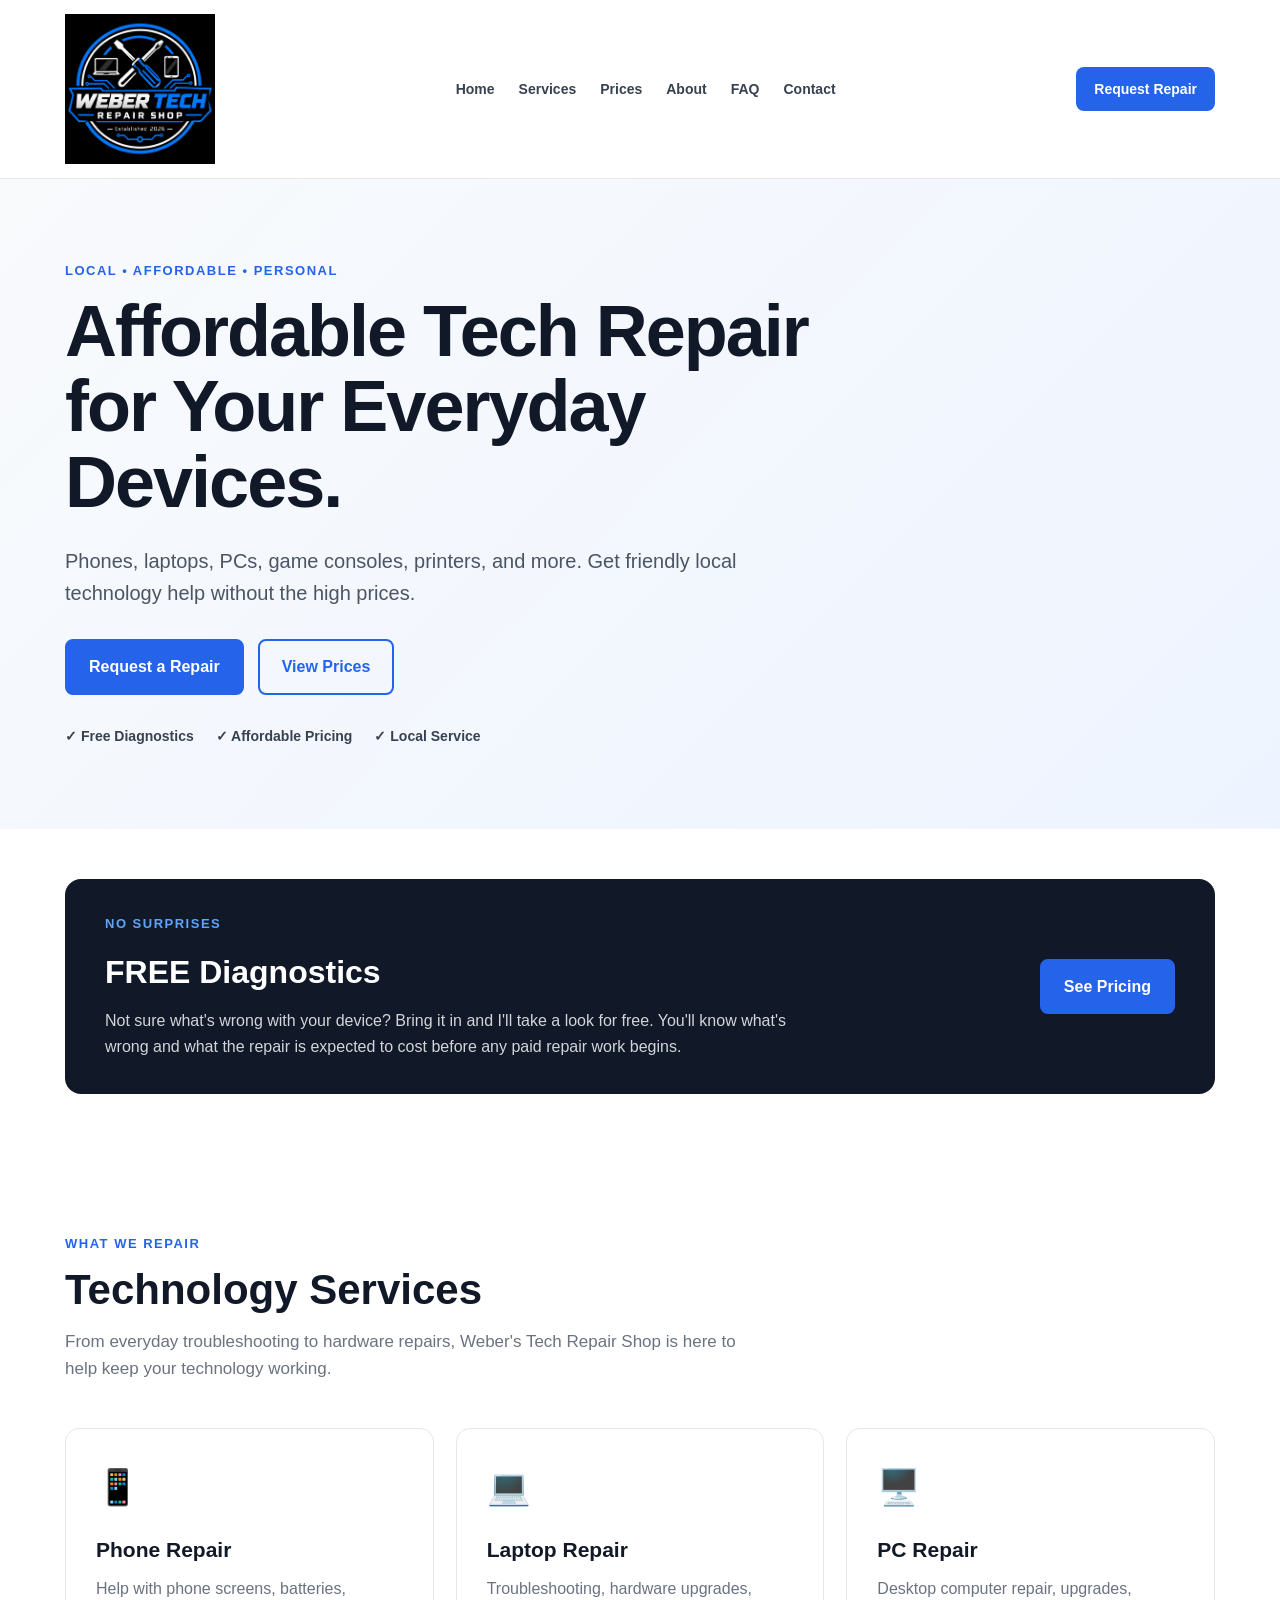
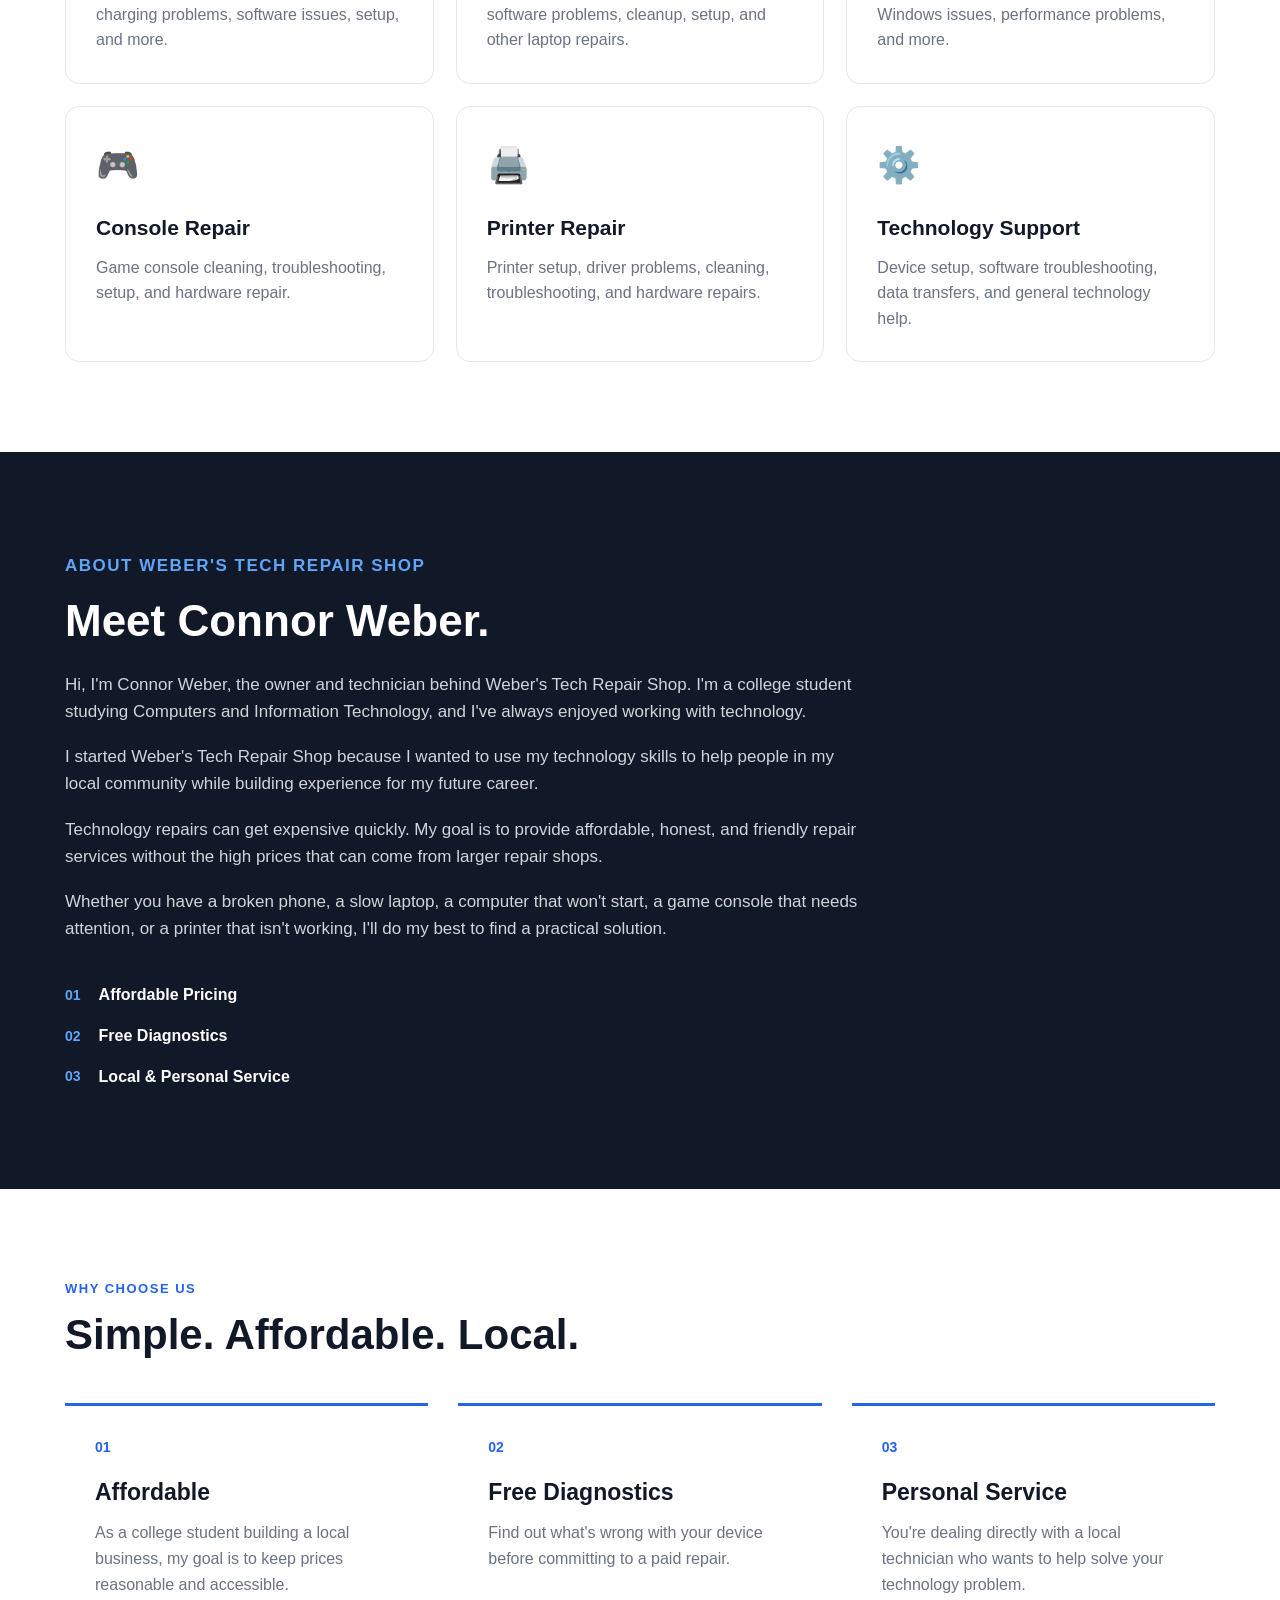
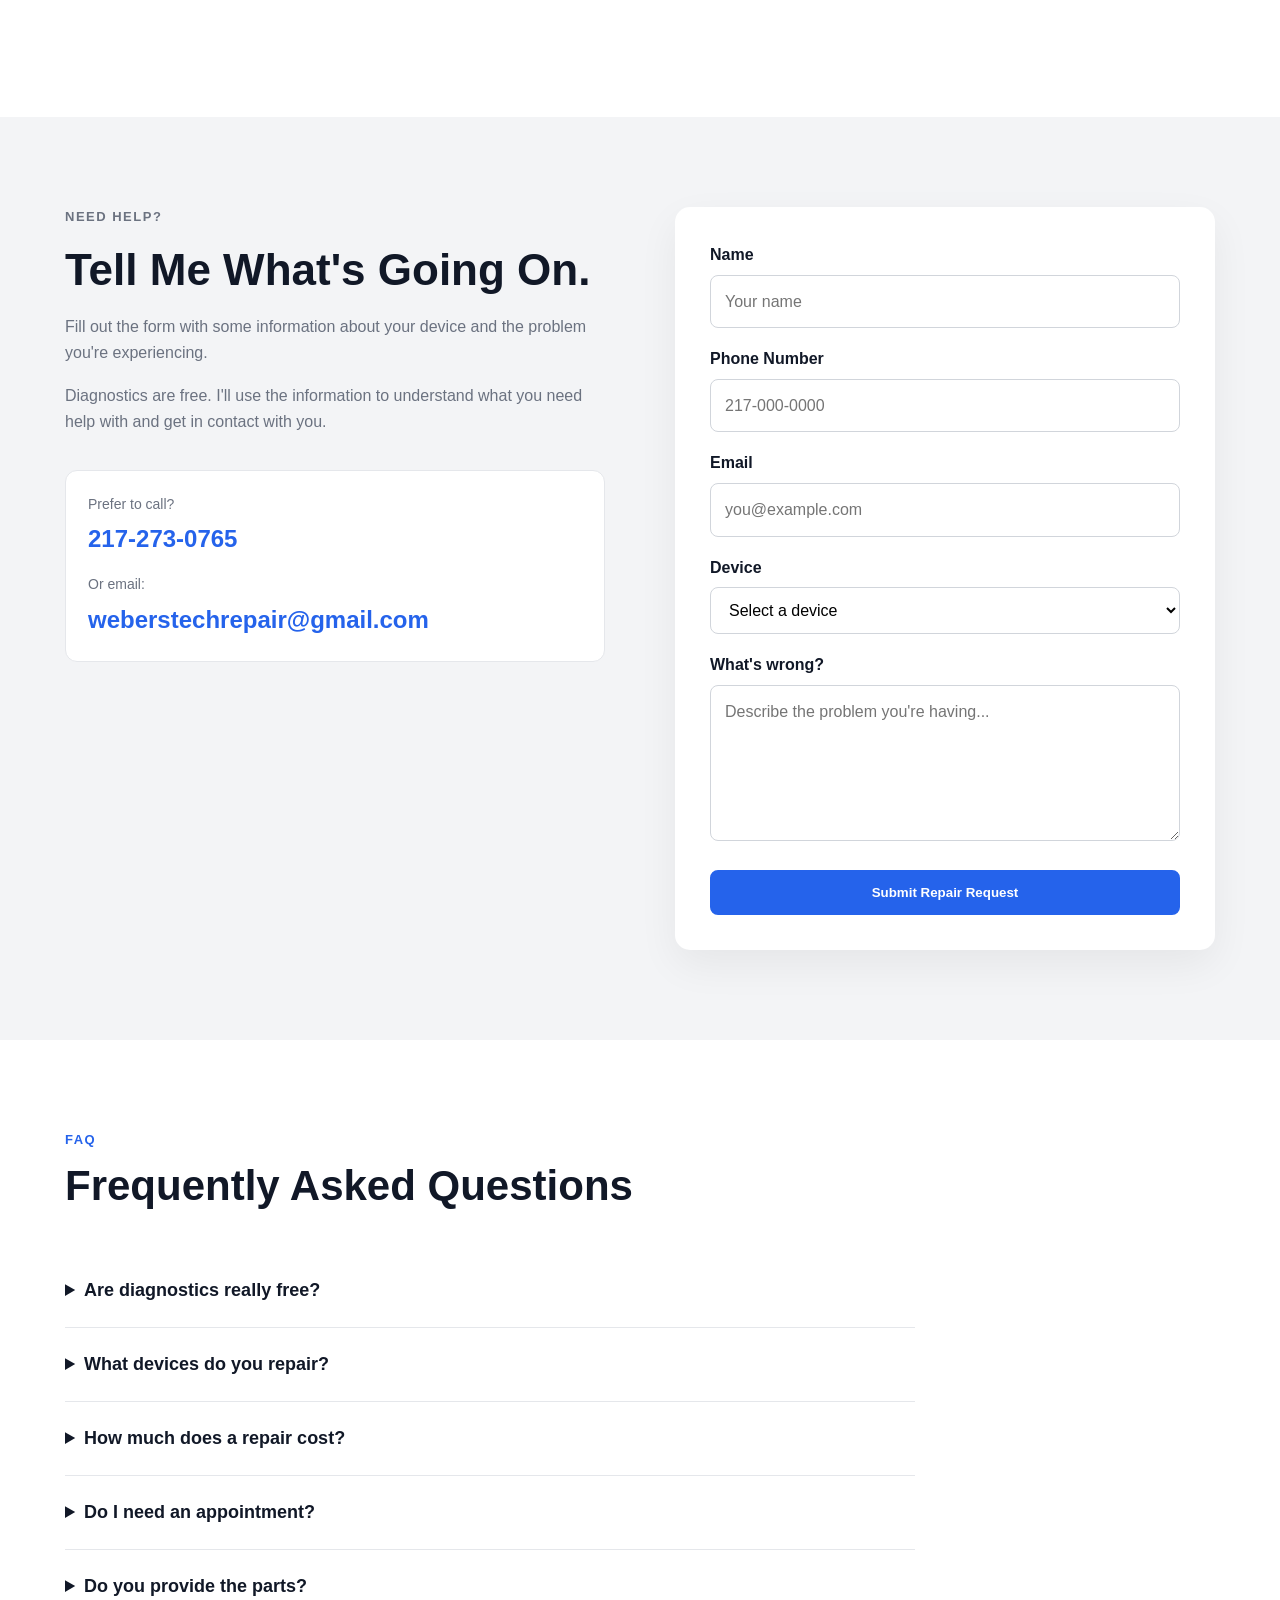
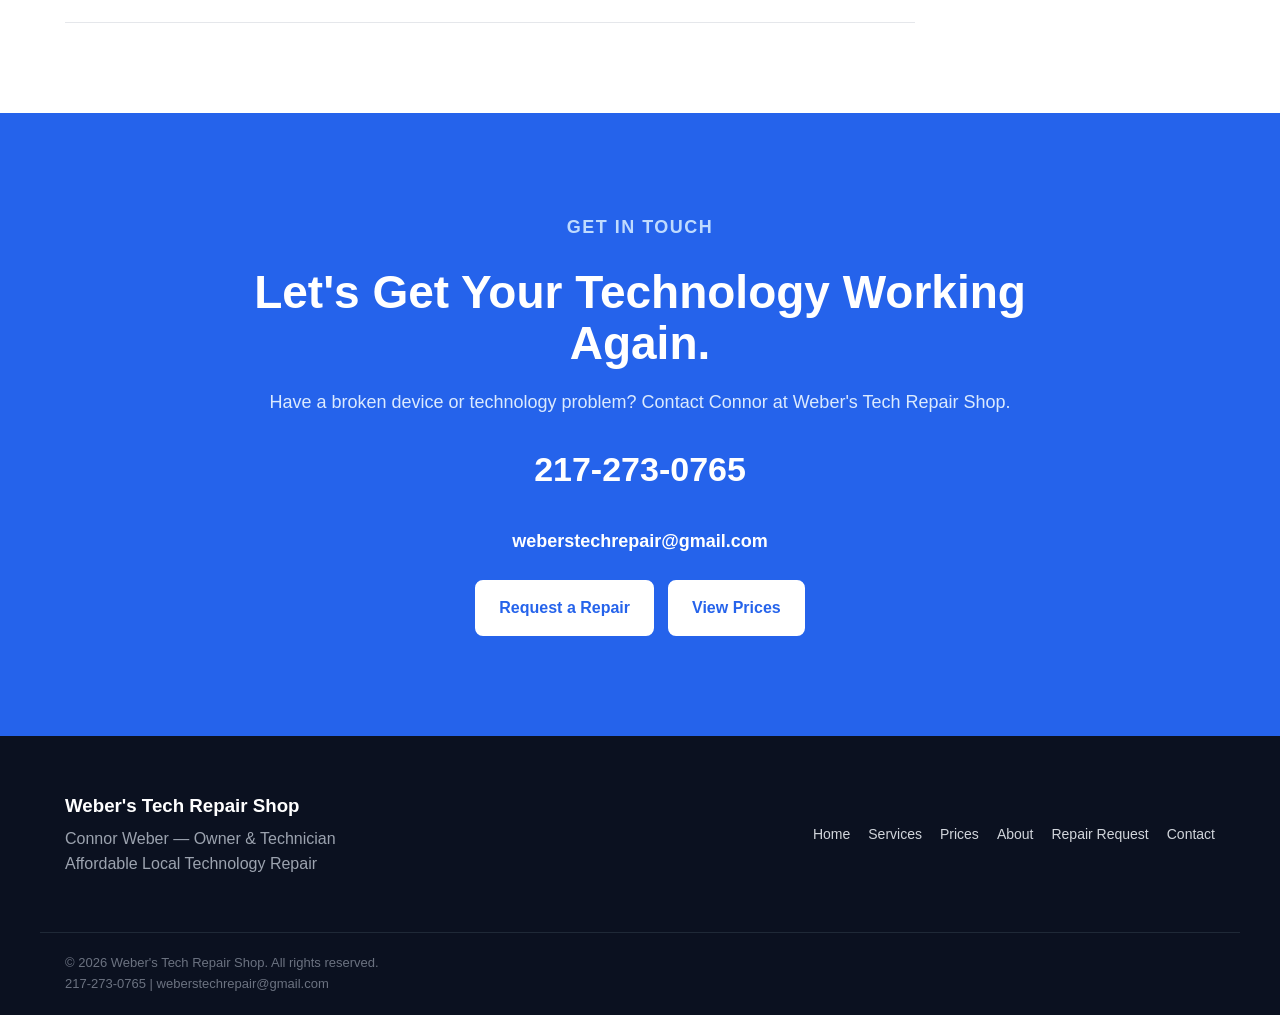
==== index.html @ be419e32 "Add files via upload" ====
<!DOCTYPE html>
<html lang="en">
<head>
    <meta charset="UTF-8">
    <meta name="viewport" content="width=device-width, initial-scale=1.0">
    <meta name="description" content="Weber's Tech Repair Shop provides affordable local tech repair for phones, laptops, PCs, game consoles, printers, and more. Free diagnostics.">
    <title>Weber's Tech Repair Shop | Affordable Local Tech Repair</title>
    <link rel="stylesheet" href="style.css">
</head>
<body>

<header>
    <nav class="navbar">
        <a href="index.html" class="logo">
            <img src="logo.png" alt="Weber's Tech Repair Shop">
        </a>
        <div class="nav-links">
            <a href="index.html">Home</a>
            <a href="#services">Services</a>
            <a href="prices.html">Prices</a>
            <a href="#about">About</a>
            <a href="#faq">FAQ</a>
            <a href="#contact">Contact</a>
        </div>
        <a href="#repair" class="nav-button">Request Repair</a>
    </nav>
</header>

<main>

<!-- HERO -->
<section id="home" class="hero">
    <div class="hero-content">
        <div class="hero-text">
            <p class="eyebrow">LOCAL • AFFORDABLE • PERSONAL</p>
            <h1>Affordable Tech Repair for Your Everyday Devices.</h1>
            <p class="hero-description">
                Phones, laptops, PCs, game consoles, printers, and more.
                Get friendly local technology help without the high prices.
            </p>
            <div class="hero-buttons">
                <a href="#repair" class="button">Request a Repair</a>
                <a href="prices.html" class="button button-outline">View Prices</a>
            </div>
            <div class="hero-trust">
                <span>✓ Free Diagnostics</span>
                <span>✓ Affordable Pricing</span>
                <span>✓ Local Service</span>
            </div>
        </div>
    </div>
</section>

<!-- FREE DIAGNOSTIC -->
<section class="free-diagnostic">
    <div>
        <p class="eyebrow">NO SURPRISES</p>
        <h2>FREE Diagnostics</h2>
        <p>
            Not sure what's wrong with your device?
            Bring it in and I'll take a look for free.
            You'll know what's wrong and what the repair is expected
            to cost before any paid repair work begins.
        </p>
    </div>
    <a href="prices.html" class="button">See Pricing</a>
</section>

<!-- SERVICES -->
<section id="services" class="section">
    <div class="section-heading">
        <p class="eyebrow">WHAT WE REPAIR</p>
        <h2>Technology Services</h2>
        <p>
            From everyday troubleshooting to hardware repairs,
            Weber's Tech Repair Shop is here to help keep your
            technology working.
        </p>
    </div>

    <div class="services-grid">
        <div class="service-card">
            <div class="service-icon">📱</div>
            <h3>Phone Repair</h3>
            <p>
                Help with phone screens, batteries, charging problems,
                software issues, setup, and more.
            </p>
        </div>

        <div class="service-card">
            <div class="service-icon">💻</div>
            <h3>Laptop Repair</h3>
            <p>
                Troubleshooting, hardware upgrades, software problems,
                cleanup, setup, and other laptop repairs.
            </p>
        </div>

        <div class="service-card">
            <div class="service-icon">🖥️</div>
            <h3>PC Repair</h3>
            <p>
                Desktop computer repair, upgrades, Windows issues,
                performance problems, and more.
            </p>
        </div>

        <div class="service-card">
            <div class="service-icon">🎮</div>
            <h3>Console Repair</h3>
            <p>
                Game console cleaning, troubleshooting, setup,
                and hardware repair.
            </p>
        </div>

        <div class="service-card">
            <div class="service-icon">🖨️</div>
            <h3>Printer Repair</h3>
            <p>
                Printer setup, driver problems, cleaning,
                troubleshooting, and hardware repairs.
            </p>
        </div>

        <div class="service-card">
            <div class="service-icon">⚙️</div>
            <h3>Technology Support</h3>
            <p>
                Device setup, software troubleshooting, data transfers,
                and general technology help.
            </p>
        </div>
    </div>
</section>

<!-- ABOUT -->
<section id="about" class="about-section">
    <div class="about-container">
        <div class="about-content">
            <p class="eyebrow">ABOUT WEBER'S TECH REPAIR SHOP</p>
            <h2>Meet Connor Weber.</h2>
            <p>
                Hi, I'm Connor Weber, the owner and technician behind
                Weber's Tech Repair Shop. I'm a college student studying
                Computers and Information Technology, and I've always
                enjoyed working with technology.
            </p>
            <p>
                I started Weber's Tech Repair Shop because I wanted to
                use my technology skills to help people in my local
                community while building experience for my future career.
            </p>
            <p>
                Technology repairs can get expensive quickly. My goal is
                to provide affordable, honest, and friendly repair services
                without the high prices that can come from larger repair
                shops.
            </p>
            <p>
                Whether you have a broken phone, a slow laptop, a computer
                that won't start, a game console that needs attention, or
                a printer that isn't working, I'll do my best to find a
                practical solution.
            </p>

            <div class="about-points">
                <div>
                    <strong>01</strong>
                    <span>Affordable Pricing</span>
                </div>
                <div>
                    <strong>02</strong>
                    <span>Free Diagnostics</span>
                </div>
                <div>
                    <strong>03</strong>
                    <span>Local &amp; Personal Service</span>
                </div>
            </div>
        </div>
    </div>
</section>

<!-- WHY US -->
<section class="section">
    <div class="section-heading">
        <p class="eyebrow">WHY CHOOSE US</p>
        <h2>Simple. Affordable. Local.</h2>
    </div>

    <div class="features-grid">
        <div class="feature">
            <div class="feature-number">01</div>
            <h3>Affordable</h3>
            <p>
                As a college student building a local business,
                my goal is to keep prices reasonable and accessible.
            </p>
        </div>

        <div class="feature">
            <div class="feature-number">02</div>
            <h3>Free Diagnostics</h3>
            <p>
                Find out what's wrong with your device before
                committing to a paid repair.
            </p>
        </div>

        <div class="feature">
            <div class="feature-number">03</div>
            <h3>Personal Service</h3>
            <p>
                You're dealing directly with a local technician
                who wants to help solve your technology problem.
            </p>
        </div>
    </div>
</section>

<!-- REPAIR REQUEST -->
<section id="repair" class="repair-section">
    <div class="repair-container">
        <div class="repair-info">
            <p class="eyebrow">NEED HELP?</p>
            <h2>Tell Me What's Going On.</h2>
            <p>
                Fill out the form with some information about your
                device and the problem you're experiencing.
            </p>
            <p>
                Diagnostics are free. I'll use the information to
                understand what you need help with and get in contact
                with you.
            </p>

            <div class="phone-box">
                <span>Prefer to call?</span>
                <a href="tel:2172730765">217-273-0765</a>
                <span style="margin-top: 15px;">Or email:</span>
                <a href="mailto:weberstechrepair@gmail.com">
                    weberstechrepair@gmail.com
                </a>
            </div>
        </div>

        <!-- FORMSPREE REPAIR REQUEST FORM -->
        <form
            class="repair-form"
            id="repairForm"
            action="https://formspree.io/f/maeqobgb"
            method="POST"
        >
            <label for="name">Name</label>
            <input
                type="text"
                id="name"
                name="name"
                placeholder="Your name"
                required
            >

            <label for="phone">Phone Number</label>
            <input
                type="tel"
                id="phone"
                name="phone"
                placeholder="217-000-0000"
                required
            >

            <label for="email">Email</label>
            <input
                type="email"
                id="email"
                name="email"
                placeholder="you@example.com"
            >

            <label for="device">Device</label>
            <select id="device" name="device" required>
                <option value="">Select a device</option>
                <option value="Phone">Phone</option>
                <option value="Laptop">Laptop</option>
                <option value="Desktop PC">Desktop PC</option>
                <option value="Game Console">Game Console</option>
                <option value="Printer">Printer</option>
                <option value="Tablet">Tablet</option>
                <option value="Other">Other</option>
            </select>

            <label for="problem">What's wrong?</label>
            <textarea
                id="problem"
                name="problem"
                rows="5"
                placeholder="Describe the problem you're having..."
                required
            ></textarea>

            <button type="submit" class="button form-button">
                Submit Repair Request
            </button>
        </form>
    </div>
</section>

<!-- FAQ -->
<section id="faq" class="section">
    <div class="section-heading">
        <p class="eyebrow">FAQ</p>
        <h2>Frequently Asked Questions</h2>
    </div>

    <div class="faq-container">
        <details>
            <summary>Are diagnostics really free?</summary>
            <p>
                Yes. Diagnostics are free. I'll look at the device,
                identify the problem as best as possible, and explain
                what needs to be done before you decide whether to
                move forward with a paid repair.
            </p>
        </details>

        <details>
            <summary>What devices do you repair?</summary>
            <p>
                I currently work with phones, laptops, desktop PCs,
                game consoles, printers, tablets, and other everyday
                technology. Contact me if you're unsure whether I can
                help with your device.
            </p>
        </details>

        <details>
            <summary>How much does a repair cost?</summary>
            <p>
                Prices depend on the device, problem, and parts required.
                Check the Prices page for starting prices. You'll receive
                an estimate before paid repair work begins.
            </p>
        </details>

        <details>
            <summary>Do I need an appointment?</summary>
            <p>
                Please contact Weber's Tech Repair Shop before bringing
                in a device so we can discuss the problem and arrange
                a convenient time.
            </p>
        </details>

        <details>
            <summary>Do you provide the parts?</summary>
            <p>
                Parts can be ordered when needed. Parts are generally
                charged separately from the repair labor.
            </p>
        </details>
    </div>
</section>

<!-- CONTACT -->
<section id="contact" class="contact-section">
    <div class="contact-content">
        <p class="eyebrow">GET IN TOUCH</p>
        <h2>Let's Get Your Technology Working Again.</h2>
        <p>
            Have a broken device or technology problem?
            Contact Connor at Weber's Tech Repair Shop.
        </p>

        <a href="tel:2172730765" class="contact-phone">
            217-273-0765
        </a>

        <p>
            <a
                href="mailto:weberstechrepair@gmail.com"
                style="color: white; font-weight: 700;"
            >
                weberstechrepair@gmail.com
            </a>
        </p>

        <div class="contact-buttons">
            <a href="#repair" class="button">Request a Repair</a>
            <a href="prices.html" class="button button-outline">
                View Prices
            </a>
        </div>
    </div>
</section>

</main>

<!-- FOOTER -->
<footer>
    <div class="footer-content">
        <div>
            <h3>Weber's Tech Repair Shop</h3>
            <p>Connor Weber — Owner &amp; Technician</p>
            <p>Affordable Local Technology Repair</p>
        </div>

        <div class="footer-links">
            <a href="index.html">Home</a>
            <a href="#services">Services</a>
            <a href="prices.html">Prices</a>
            <a href="#about">About</a>
            <a href="#repair">Repair Request</a>
            <a href="#contact">Contact</a>
        </div>
    </div>

    <div class="copyright">
        <p>
            © 2026 Weber's Tech Repair Shop. All rights reserved.
        </p>
        <p>
            217-273-0765 |
            <a href="mailto:weberstechrepair@gmail.com">
                weberstechrepair@gmail.com
            </a>
        </p>
    </div>
</footer>

</body>
</html>
---- style.css ----
/* =========================
   RESET
========================= */

* {
    margin: 0;
    padding: 0;
    box-sizing: border-box;
}

html {
    scroll-behavior: smooth;
}

body {
    font-family: Arial, Helvetica, sans-serif;
    color: #111827;
    background: #ffffff;
    line-height: 1.6;
}

a {
    text-decoration: none;
    color: inherit;
}

img {
    max-width: 100%;
}


/* =========================
   HEADER
========================= */

header {
    position: sticky;
    top: 0;
    z-index: 1000;
    background: rgba(255, 255, 255, 0.97);
    border-bottom: 1px solid #e5e7eb;
}

.navbar {
    max-width: 1200px;
    margin: auto;
    padding: 14px 25px;

    display: flex;
    align-items: center;
    justify-content: space-between;
    gap: 25px;
}

.logo img {
    width: 150px;
    height: auto;
    display: block;
}

.nav-links {
    display: flex;
    align-items: center;
    gap: 24px;
}

.nav-links a {
    font-size: 14px;
    font-weight: 600;
    color: #374151;
    transition: 0.2s;
}

.nav-links a:hover {
    color: #2563eb;
}

.nav-button {
    background: #2563eb;
    color: white;
    padding: 11px 18px;
    border-radius: 8px;
    font-weight: 700;
    font-size: 14px;
    transition: 0.2s;
}

.nav-button:hover {
    background: #1d4ed8;
    transform: translateY(-1px);
}


/* =========================
   BUTTONS
========================= */

.button {
    display: inline-block;
    background: #2563eb;
    color: white;
    padding: 13px 22px;
    border-radius: 8px;
    font-weight: 700;
    border: 2px solid #2563eb;
    transition: 0.2s;
}

.button:hover {
    background: #1d4ed8;
    border-color: #1d4ed8;
    transform: translateY(-2px);
}

.button-outline {
    background: transparent;
    color: #2563eb;
}

.button-outline:hover {
    background: #2563eb;
    color: white;
}


/* =========================
   HERO
========================= */

.hero {
    background:
        linear-gradient(
            135deg,
            #f8fafc 0%,
            #eef4ff 100%
        );

    min-height: 650px;

    display: flex;
    align-items: center;
}

.hero-content {
    width: 100%;
    max-width: 1200px;
    margin: auto;
    padding: 80px 25px;
}

.hero-text {
    max-width: 800px;
}

.eyebrow {
    color: #2563eb;
    font-size: 13px;
    font-weight: 800;
    letter-spacing: 1.5px;
    margin-bottom: 12px;
}

.hero h1 {
    font-size: clamp(42px, 6vw, 72px);
    line-height: 1.05;
    margin-bottom: 25px;
    letter-spacing: -2px;
}

.hero-description {
    max-width: 680px;
    color: #4b5563;
    font-size: 20px;
    margin-bottom: 30px;
}

.hero-buttons {
    display: flex;
    gap: 14px;
    flex-wrap: wrap;
}

.hero-trust {
    margin-top: 30px;
    display: flex;
    gap: 22px;
    flex-wrap: wrap;
    color: #374151;
    font-size: 14px;
    font-weight: 600;
}


/* =========================
   FREE DIAGNOSTIC
========================= */

.free-diagnostic {
    max-width: 1150px;
    margin: 50px auto;
    padding: 35px 40px;

    display: flex;
    align-items: center;
    justify-content: space-between;
    gap: 35px;

    background: #111827;
    color: white;

    border-radius: 16px;
}

.free-diagnostic .eyebrow {
    color: #60a5fa;
}

.free-diagnostic h2 {
    font-size: 32px;
    margin-bottom: 10px;
}

.free-diagnostic p {
    max-width: 700px;
    color: #d1d5db;
}

.free-diagnostic .button {
    flex-shrink: 0;
}


/* =========================
   SECTIONS
========================= */

.section {
    max-width: 1200px;
    margin: auto;
    padding: 90px 25px;
}

.section-heading {
    max-width: 700px;
    margin-bottom: 45px;
}

.section-heading h2 {
    font-size: 42px;
    line-height: 1.1;
    margin-bottom: 15px;
}

.section-heading > p:last-child {
    color: #6b7280;
    font-size: 17px;
}


/* =========================
   SERVICES
========================= */

.services-grid {
    display: grid;
    grid-template-columns: repeat(3, 1fr);
    gap: 22px;
}

.service-card {
    padding: 30px;
    background: #ffffff;
    border: 1px solid #e5e7eb;
    border-radius: 14px;
    transition: 0.25s;
}

.service-card:hover {
    transform: translateY(-5px);
    box-shadow: 0 15px 35px rgba(0, 0, 0, 0.08);
    border-color: #bfdbfe;
}

.service-icon {
    font-size: 35px;
    margin-bottom: 18px;
}

.service-card h3 {
    font-size: 21px;
    margin-bottom: 10px;
}

.service-card p {
    color: #6b7280;
}


/* =========================
   ABOUT
========================= */

.about-section {
    background: #111827;
    color: white;
}

.about-container {
    max-width: 1200px;
    margin: auto;
    padding: 100px 25px;
}

.about-content {
    max-width: 800px;
}

.about-content .eyebrow {
    color: #60a5fa;
}

.about-content h2 {
    font-size: 44px;
    line-height: 1.1;
    margin-bottom: 25px;
}

.about-content p {
    color: #d1d5db;
    font-size: 17px;
    margin-bottom: 18px;
}

.about-points {
    margin-top: 40px;
    display: grid;
    gap: 15px;
}

.about-points div {
    display: flex;
    align-items: center;
    gap: 18px;
}

.about-points strong {
    color: #60a5fa;
    font-size: 14px;
}

.about-points span {
    font-weight: 700;
}


/* =========================
   FEATURES
========================= */

.features-grid {
    display: grid;
    grid-template-columns: repeat(3, 1fr);
    gap: 30px;
}

.feature {
    padding: 30px;
    border-top: 3px solid #2563eb;
}

.feature-number {
    color: #2563eb;
    font-size: 14px;
    font-weight: 800;
    margin-bottom: 15px;
}

.feature h3 {
    font-size: 23px;
    margin-bottom: 10px;
}

.feature p {
    color: #6b7280;
}


/* =========================
   REPAIR SECTION
========================= */

.repair-section {
    background: #f3f4f6;
}

.repair-container {
    max-width: 1200px;
    margin: auto;
    padding: 90px 25px;

    display: grid;
    grid-template-columns: 1fr 1fr;
    gap: 70px;
}

.repair-info h2 {
    font-size: 44px;
    line-height: 1.1;
    margin-bottom: 20px;
}

.repair-info > p {
    color: #6b7280;
    margin-bottom: 18px;
}

.phone-box {
    margin-top: 35px;
    padding: 22px;
    background: white;
    border-radius: 12px;
    border: 1px solid #e5e7eb;
}

.phone-box span {
    display: block;
    color: #6b7280;
    font-size: 14px;
    margin-bottom: 5px;
}

.phone-box a {
    font-size: 24px;
    font-weight: 800;
    color: #2563eb;
}

.repair-form {
    background: white;
    padding: 35px;
    border-radius: 15px;
    box-shadow: 0 15px 40px rgba(0, 0, 0, 0.06);
}

.repair-form label {
    display: block;
    font-weight: 700;
    margin-bottom: 7px;
    margin-top: 18px;
}

.repair-form label:first-child {
    margin-top: 0;
}

.repair-form input,
.repair-form select,
.repair-form textarea {
    width: 100%;
    padding: 13px 14px;
    border: 1px solid #d1d5db;
    border-radius: 8px;
    font: inherit;
    background: white;
}

.repair-form input:focus,
.repair-form select:focus,
.repair-form textarea:focus {
    outline: none;
    border-color: #2563eb;
    box-shadow: 0 0 0 3px rgba(37, 99, 235, 0.1);
}

.form-button {
    width: 100%;
    margin-top: 22px;
    cursor: pointer;
}

.form-message {
    margin-top: 15px;
    font-weight: 700;
}

.form-message.success {
    color: #15803d;
}


/* =========================
   FAQ
========================= */

.faq-container {
    max-width: 850px;
}

details {
    border-bottom: 1px solid #e5e7eb;
    padding: 22px 0;
}

summary {
    cursor: pointer;
    font-size: 18px;
    font-weight: 700;
}

details p {
    color: #6b7280;
    margin-top: 12px;
}


/* =========================
   CONTACT
========================= */

.contact-section {
    background: #2563eb;
    color: white;
    text-align: center;
}

.contact-content {
    max-width: 850px;
    margin: auto;
    padding: 100px 25px;
}

.contact-content .eyebrow {
    color: #bfdbfe;
}

.contact-content h2 {
    font-size: 46px;
    line-height: 1.1;
    margin-bottom: 20px;
}

.contact-content > p {
    color: #dbeafe;
    font-size: 18px;
    margin-bottom: 25px;
}

.contact-phone {
    display: inline-block;
    font-size: 34px;
    font-weight: 800;
    margin-bottom: 30px;
}

.contact-buttons {
    display: flex;
    justify-content: center;
    gap: 14px;
    flex-wrap: wrap;
}

.contact-section .button {
    background: white;
    color: #2563eb;
    border-color: white;
}

.contact-section .button:hover {
    background: #eff6ff;
}


/* =========================
   PAGE HERO
========================= */

.page-hero {
    background:
        linear-gradient(
            135deg,
            #111827 0%,
            #1e3a8a 100%
        );

    color: white;
}

.page-hero-content {
    max-width: 1000px;
    margin: auto;
    padding: 90px 25px;
}

.page-hero .eyebrow {
    color: #60a5fa;
}

.page-hero h1 {
    font-size: clamp(42px, 6vw, 64px);
    line-height: 1.05;
    margin-bottom: 20px;
}

.page-hero p:last-child {
    color: #d1d5db;
    font-size: 20px;
    max-width: 700px;
}


/* =========================
   PRICING
========================= */

.pricing-highlight {
    margin-top: 50px;
}

.pricing-section {
    padding-top: 70px;
    padding-bottom: 70px;
}

.alt-section {
    max-width: none;
    background: #f8fafc;
}

.alt-section .section-heading,
.alt-section .price-list {
    max-width: 1150px;
    margin-left: auto;
    margin-right: auto;
}

.price-list {
    border: 1px solid #e5e7eb;
    border-radius: 14px;
    overflow: hidden;
    background: white;
}

.price-row {
    display: flex;
    justify-content: space-between;
    align-items: center;
    gap: 30px;
    padding: 25px 30px;
    border-bottom: 1px solid #e5e7eb;
}

.price-row:last-child {
    border-bottom: none;
}

.price-row h3 {
    font-size: 19px;
    margin-bottom: 4px;
}

.price-row p {
    color: #6b7280;
    font-size: 14px;
}

.price-row strong {
    white-space: nowrap;
    color: #2563eb;
    font-size: 17px;
}

.free-price {
    font-size: 55px;
    font-weight: 900;
    color: #60a5fa;
    text-align: center;
    line-height: 1;
}

.free-price span {
    display: block;
    font-size: 14px;
    color: #d1d5db;
    margin-top: 8px;
}

.pricing-note {
    background: #f3f4f6;
}

.pricing-note > div {
    max-width: 900px;
    margin: auto;
    padding: 70px 25px;
    text-align: center;
}

.pricing-note h2 {
    font-size: 32px;
    margin-bottom: 20px;
}

.pricing-note p {
    color: #6b7280;
    margin-bottom: 12px;
}


/* =========================
   FOOTER
========================= */

footer {
    background: #0b1120;
    color: white;
}

.footer-content {
    max-width: 1200px;
    margin: auto;
    padding: 55px 25px;

    display: flex;
    justify-content: space-between;
    gap: 40px;
}

.footer-content h3 {
    margin-bottom: 5px;
}

.footer-content p {
    color: #9ca3af;
}

.footer-links {
    display: flex;
    gap: 18px;
    flex-wrap: wrap;
    align-items: center;
}

.footer-links a {
    color: #d1d5db;
    font-size: 14px;
}

.footer-links a:hover {
    color: white;
}

.copyright {
    max-width: 1200px;
    margin: auto;
    padding: 20px 25px;
    border-top: 1px solid #1f2937;
    color: #6b7280;
    font-size: 13px;
}


/* =========================
   RESPONSIVE
========================= */

@media (max-width: 900px) {

    .nav-links {
        display: none;
    }

    .services-grid {
        grid-template-columns: repeat(2, 1fr);
    }

    .features-grid {
        grid-template-columns: 1fr;
    }

    .repair-container {
        grid-template-columns: 1fr;
    }

    .free-diagnostic {
        margin-left: 25px;
        margin-right: 25px;
    }

}


@media (max-width: 600px) {

    .navbar {
        padding: 12px 18px;
    }

    .logo img {
        width: 125px;
    }

    .nav-button {
        padding: 9px 12px;
        font-size: 12px;
    }

    .hero {
        min-height: 560px;
    }

    .hero-content {
        padding: 60px 20px;
    }

    .hero h1 {
        font-size: 42px;
    }

    .hero-description {
        font-size: 17px;
    }

    .hero-trust {
        display: block;
    }

    .hero-trust span {
        display: block;
        margin-bottom: 8px;
    }

    .section {
        padding: 65px 20px;
    }

    .section-heading h2 {
        font-size: 34px;
    }

    .services-grid {
        grid-template-columns: 1fr;
    }

    .about-container {
        padding: 70px 20px;
    }

    .about-content h2 {
        font-size: 34px;
    }

    .repair-container {
        padding: 65px 20px;
        gap: 40px;
    }

    .repair-info h2 {
        font-size: 34px;
    }

    .repair-form {
        padding: 25px;
    }

    .contact-content {
        padding: 70px 20px;
    }

    .contact-content h2 {
        font-size: 36px;
    }

    .contact-phone {
        font-size: 27px;
    }

    .free-diagnostic {
        margin: 30px 20px;
        padding: 28px 25px;
        display: block;
    }

    .free-diagnostic .button {
        margin-top: 22px;
    }

    .page-hero-content {
        padding: 65px 20px;
    }

    .page-hero h1 {
        font-size: 42px;
    }

    .price-row {
        display: block;
        padding: 22px;
    }

    .price-row strong {
        display: block;
        margin-top: 10px;
    }

    .free-price {
        margin-top: 25px;
        text-align: left;
    }

    .footer-content {
        display: block;
        padding: 45px 20px;
    }

    .footer-links {
        margin-top: 25px;
    }

}
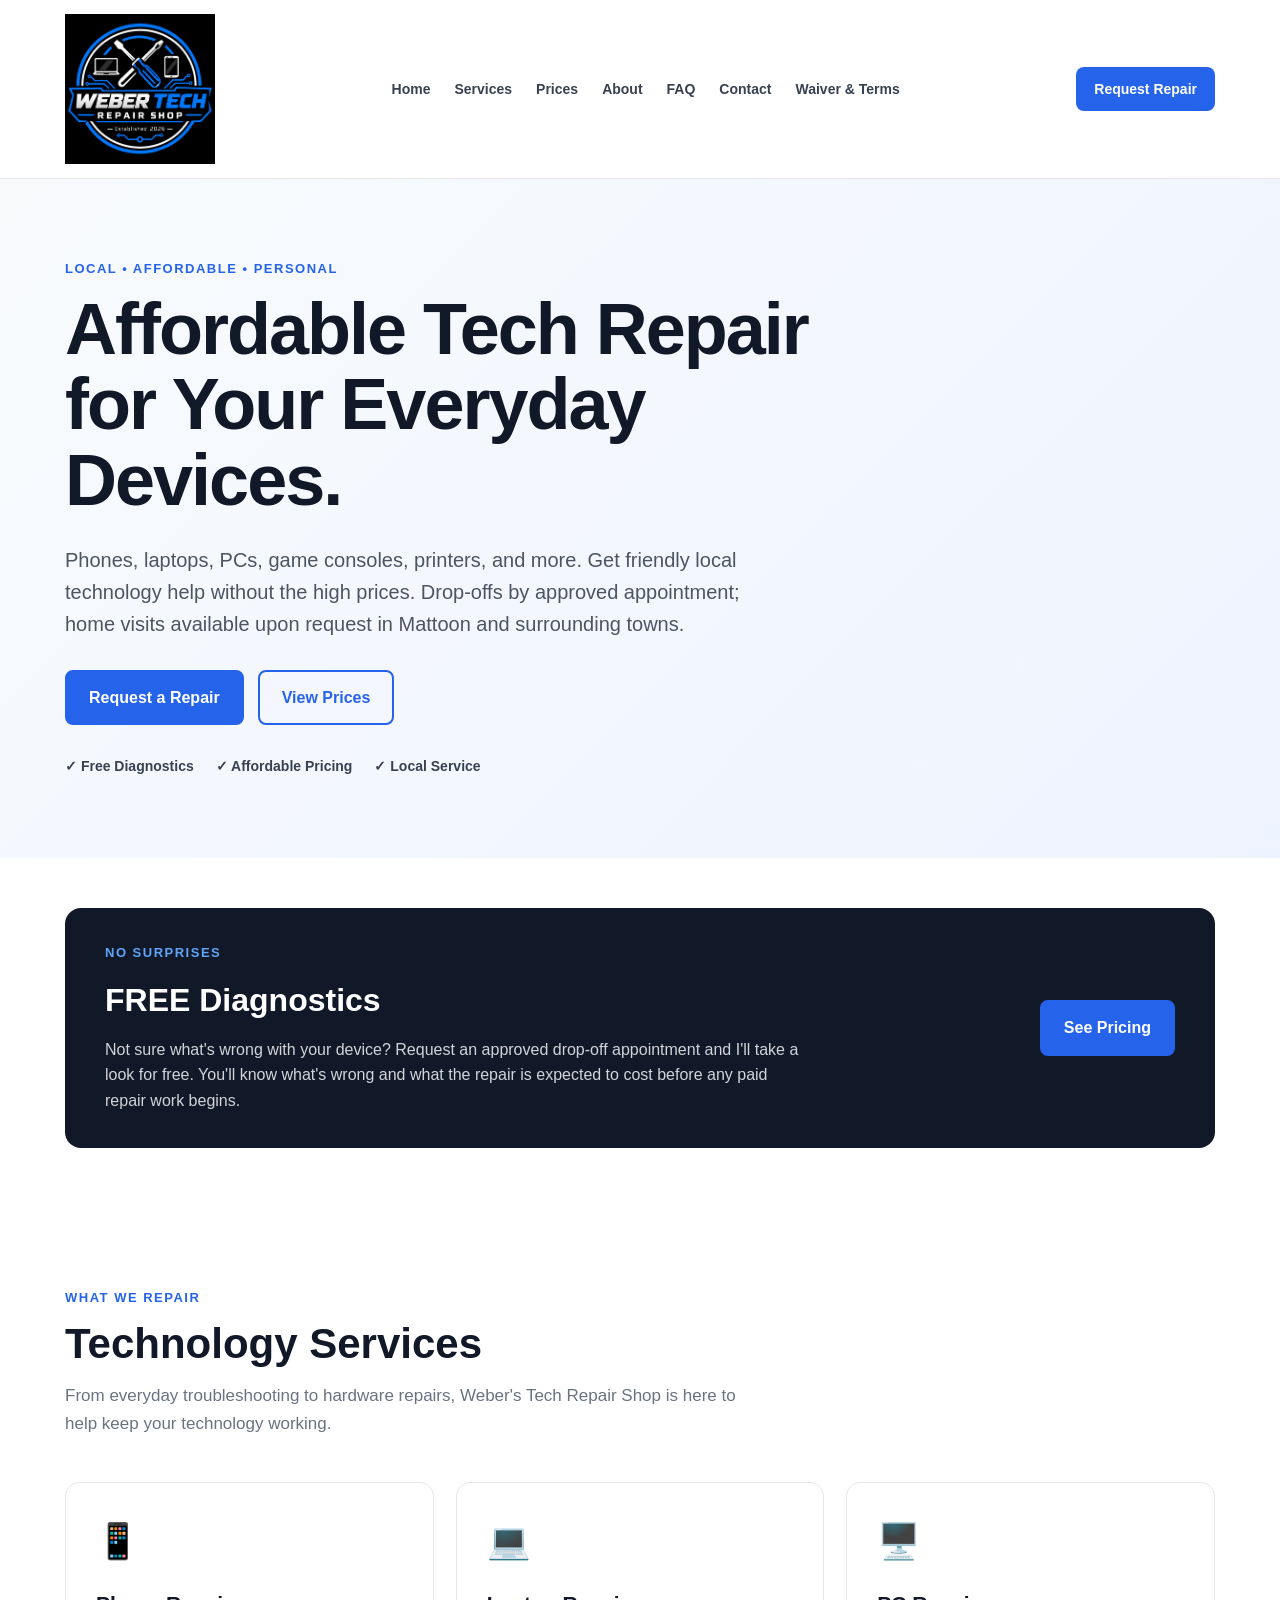
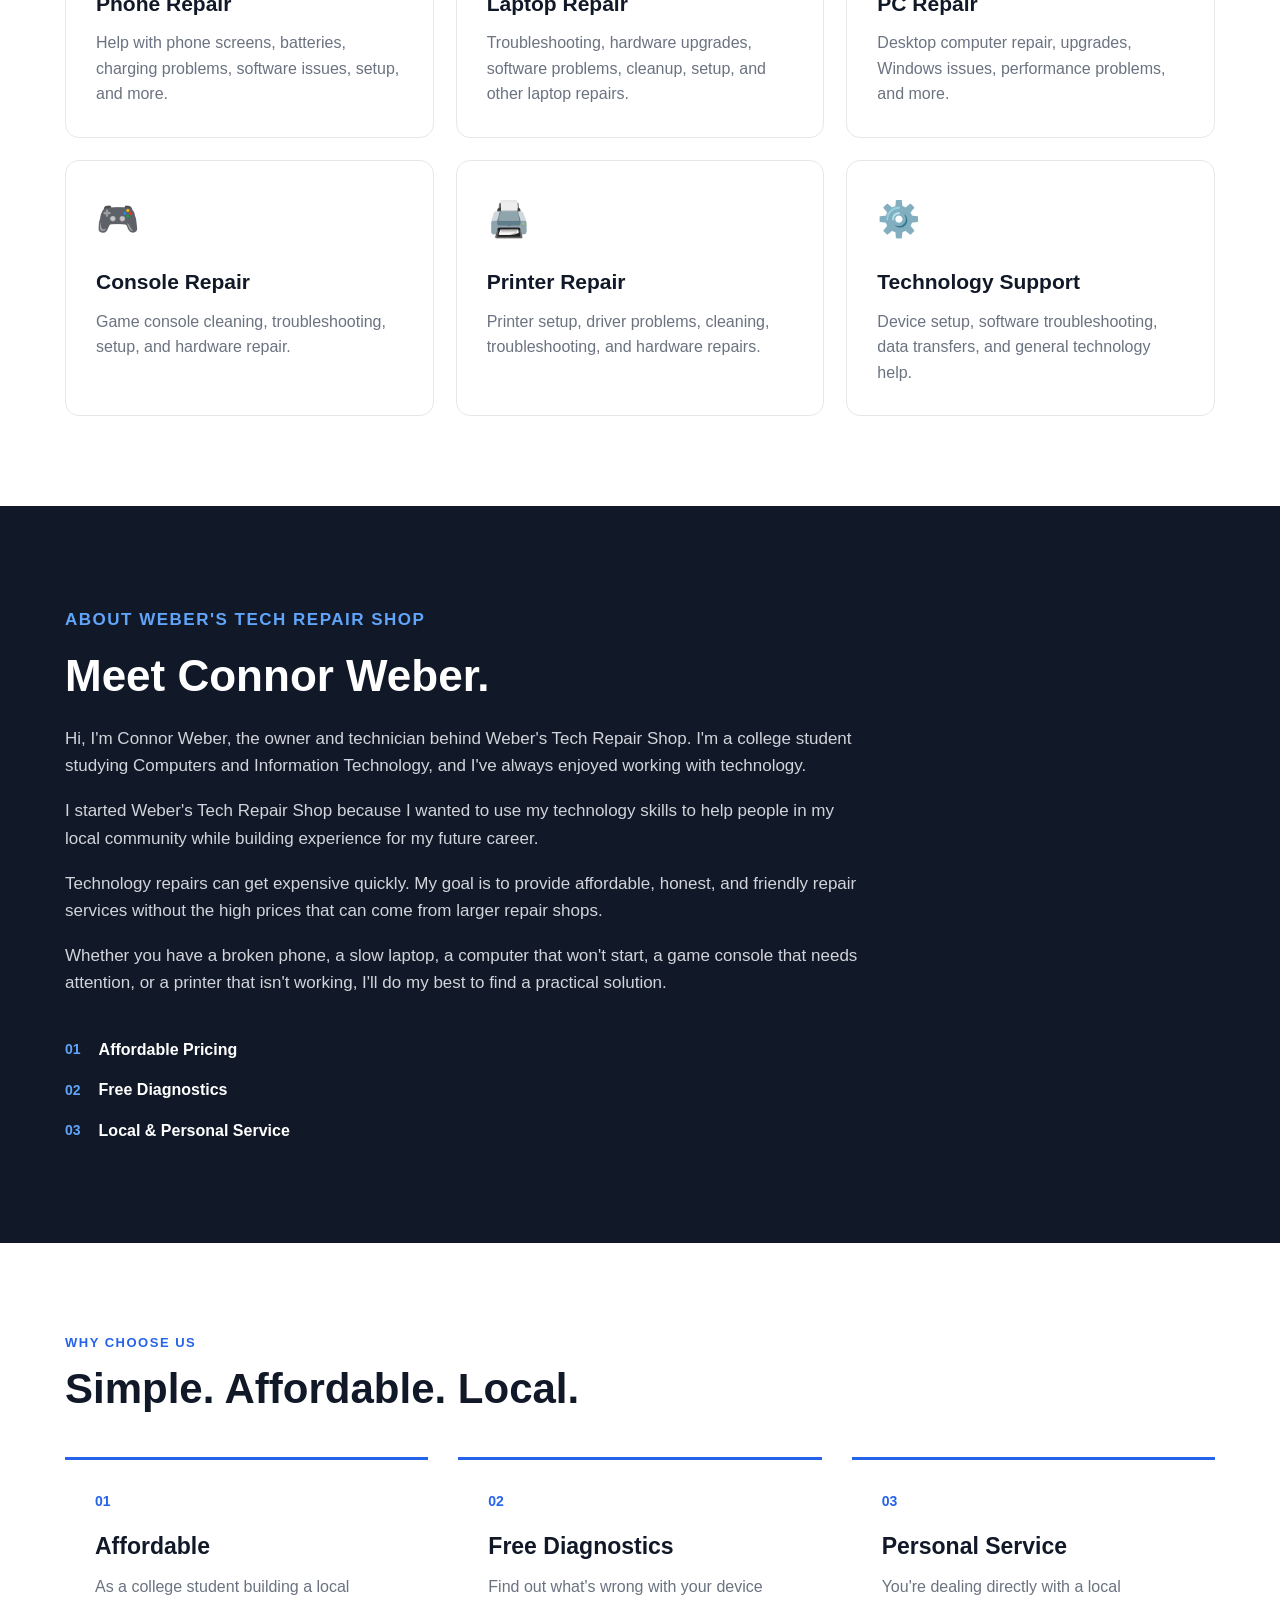
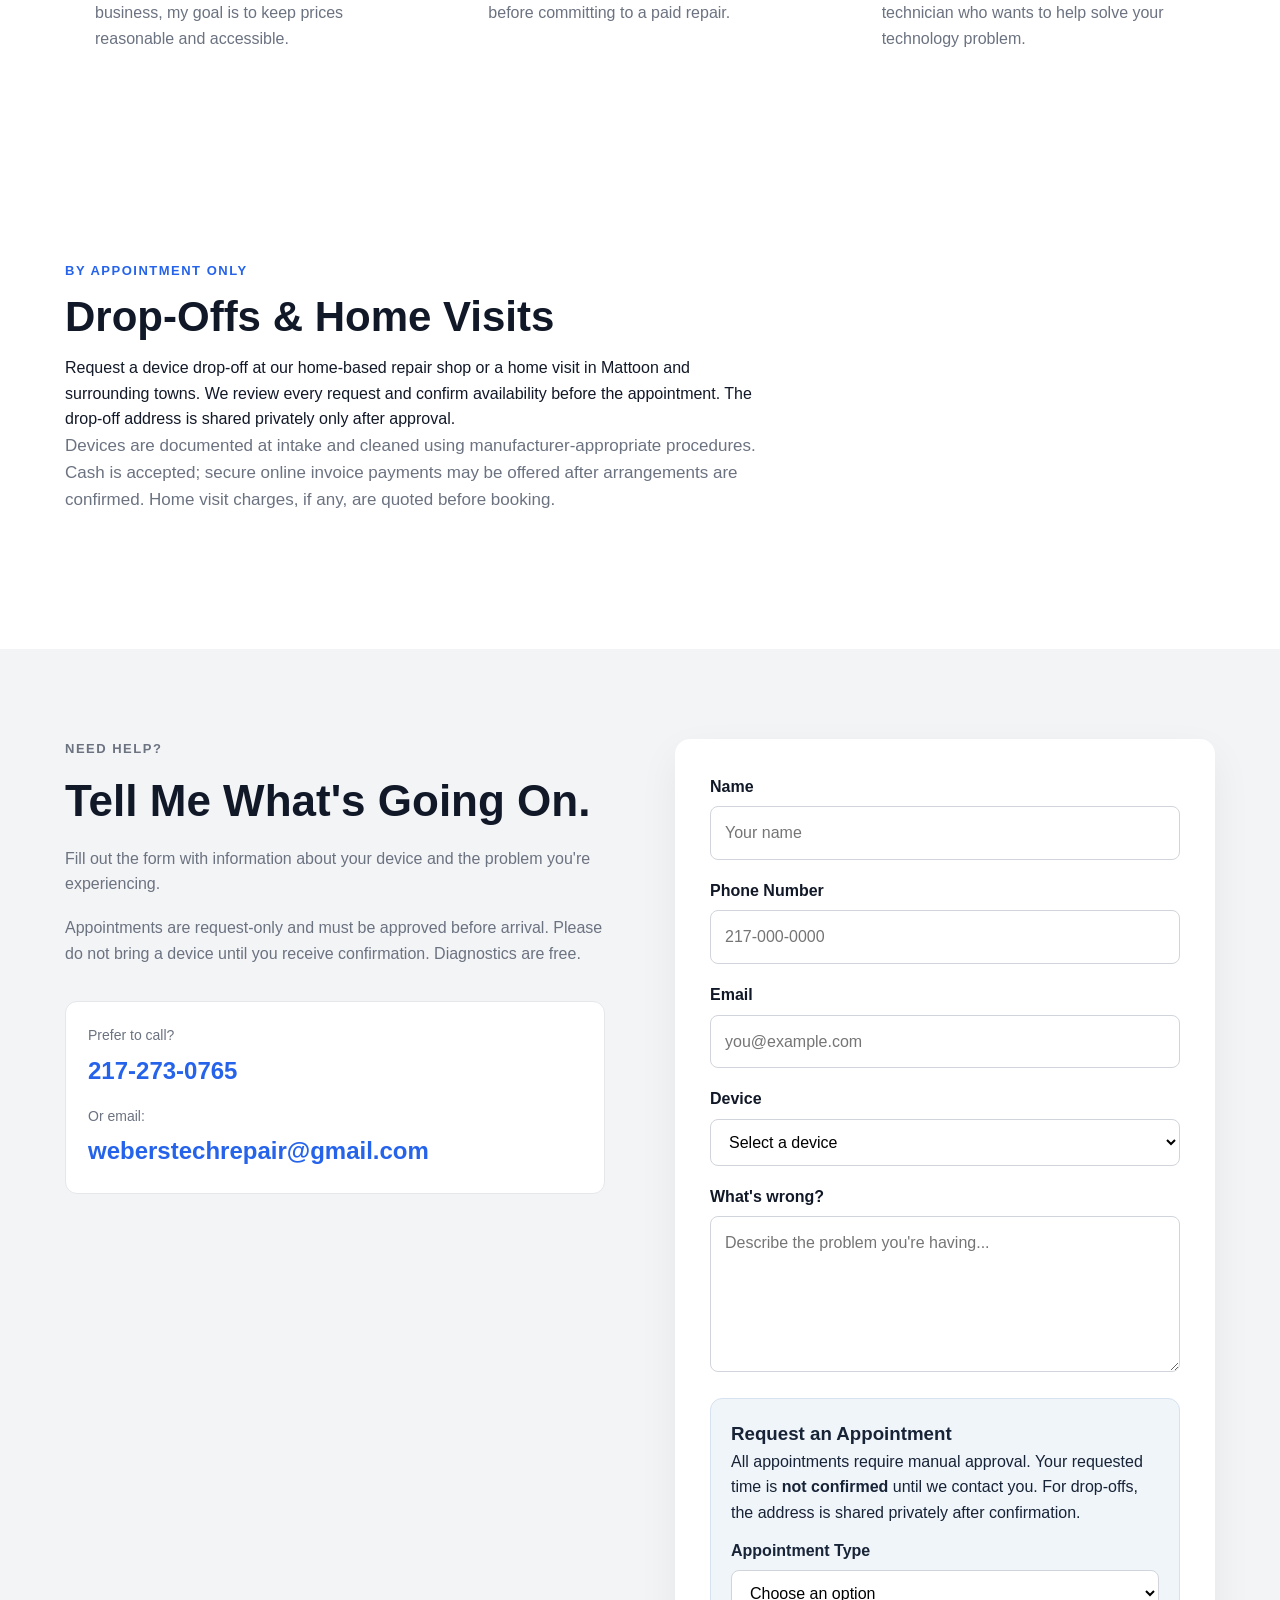
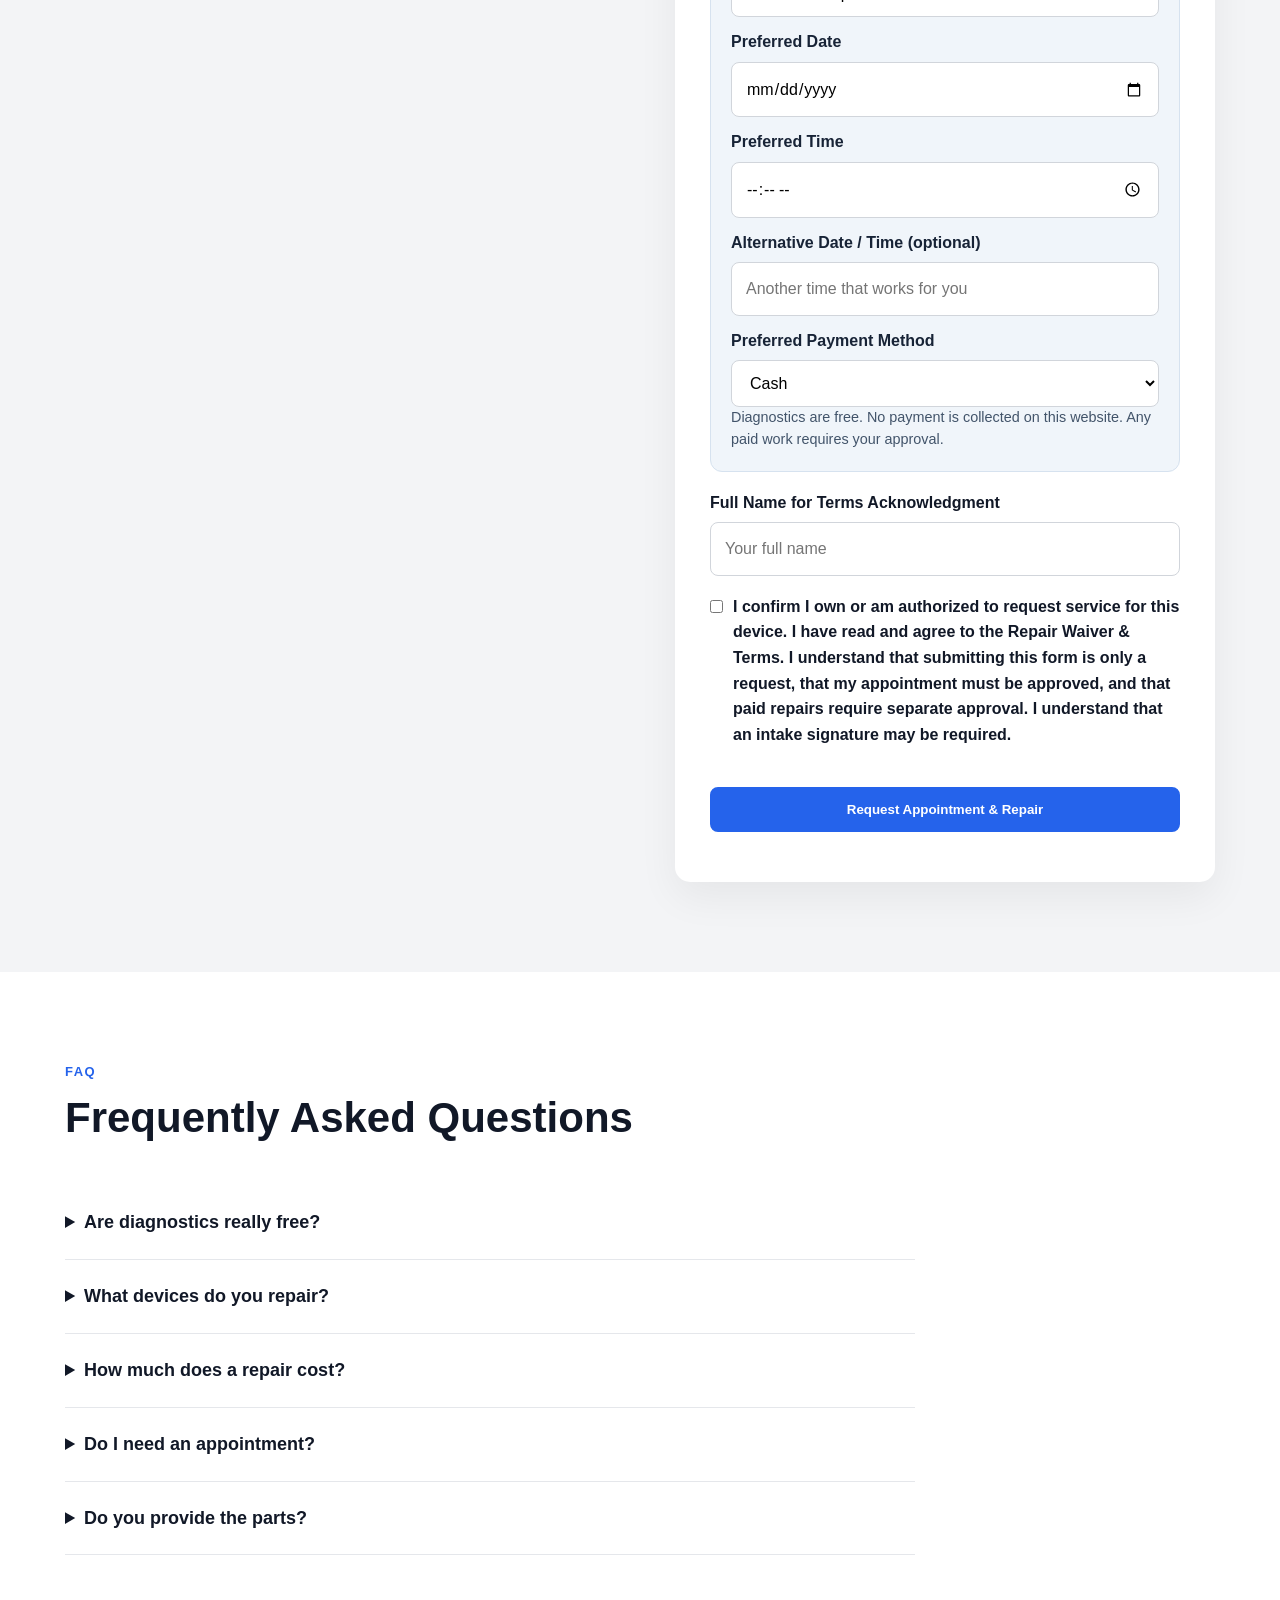
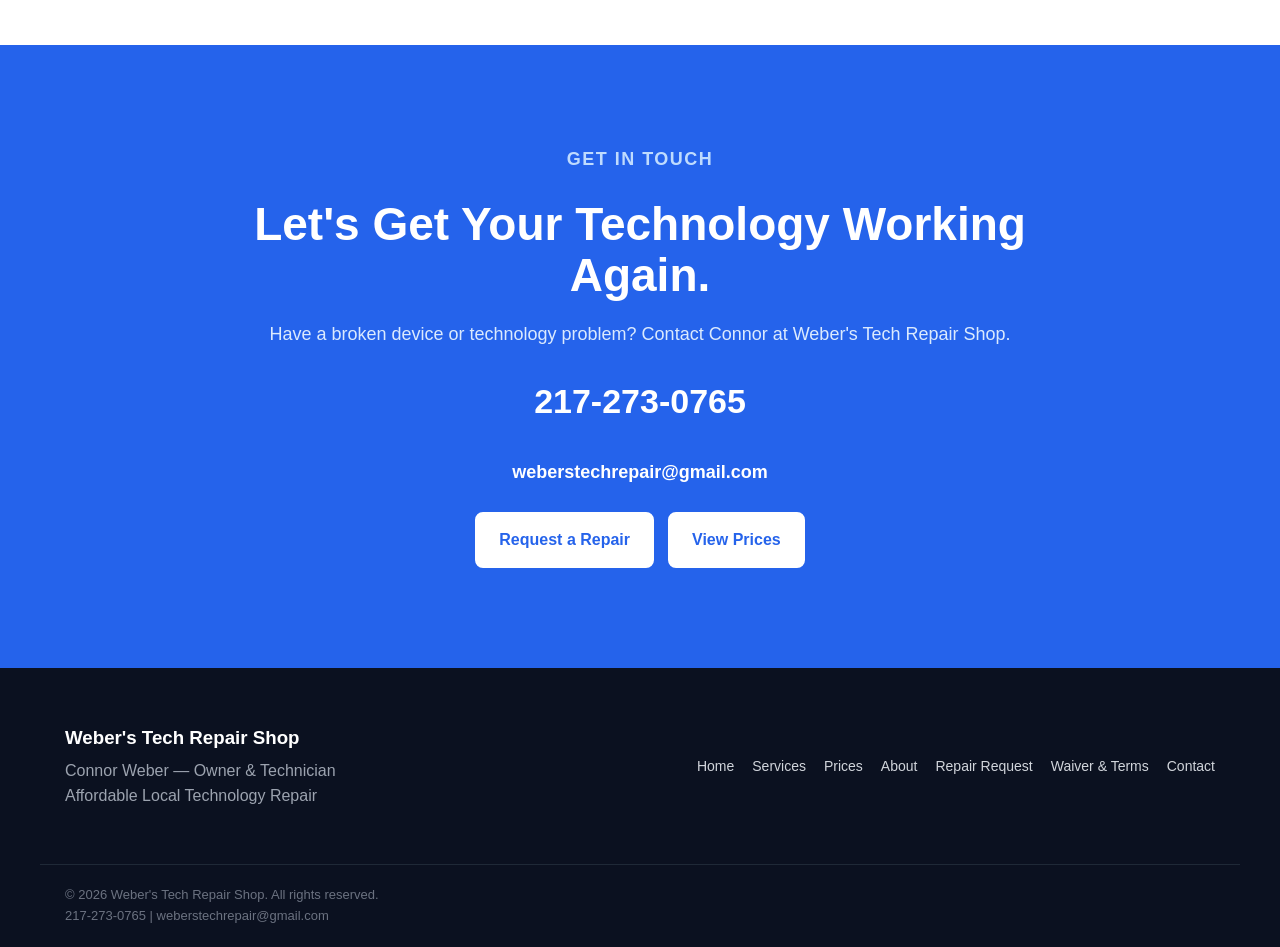
==== commit 56be1c35: "Update index.html" ====
--- a/index.html
+++ b/index.html
@@ -2,433 +2,453 @@
 <!DOCTYPE html>
 <html lang="en">
 <head>
-    <meta charset="UTF-8">
-    <meta name="viewport" content="width=device-width, initial-scale=1.0">
-    <meta name="description" content="Weber's Tech Repair Shop provides affordable local tech repair for phones, laptops, PCs, game consoles, printers, and more. Free diagnostics.">
-    <title>Weber's Tech Repair Shop | Affordable Local Tech Repair</title>
-    <link rel="stylesheet" href="style.css">
+<meta charset="UTF-8">
+<meta name="viewport" content="width=device-width, initial-scale=1">
+<meta name="description" content="Affordable tech repair in Mattoon, Illinois. Phones, PCs, laptops, consoles, printers, free diagnostics and home visits upon request.">
+<title>Weber's Tech Repair Shop | Affordable Local Tech Repair</title>
+<link rel="stylesheet" href="style.css">
+<style>
+.appointment-panel{background:#f0f5fa;border:1px solid #d6e2ef;border-radius:12px;padding:20px;margin:18px 0;color:#172336}
+.appointment-panel h3{margin-top:0}
+.appointment-panel label{display:block;margin-top:12px}
+.appointment-panel input,.appointment-panel select{box-sizing:border-box;width:100%;max-width:100%;min-height:42px}
+.form-note{font-size:.9rem;line-height:1.5;color:#42546a}
+.appointment-panel [hidden]{display:none!important}
+.terms-acknowledgment{margin:18px 0;line-height:1.6}
+.terms-acknowledgment label{display:flex;align-items:flex-start;gap:10px}
+.terms-acknowledgment input{width:auto!important;margin-top:6px}
+</style>
 </head>
 <body>
-
 <header>
-    <nav class="navbar">
-        <a href="index.html" class="logo">
-            <img src="logo.png" alt="Weber's Tech Repair Shop">
-        </a>
-        <div class="nav-links">
-            <a href="index.html">Home</a>
-            <a href="#services">Services</a>
-            <a href="prices.html">Prices</a>
-            <a href="#about">About</a>
-            <a href="#faq">FAQ</a>
-            <a href="#contact">Contact</a>
-        </div>
-        <a href="#repair" class="nav-button">Request Repair</a>
-    </nav>
+<nav class="navbar">
+<a href="index.html" class="logo">
+<img src="logo.png" alt="Weber's Tech Repair Shop">
+</a>
+<div class="nav-links">
+<a href="index.html">Home</a>
+<a href="#services">Services</a>
+<a href="prices.html">Prices</a>
+<a href="#about">About</a>
+<a href="#faq">FAQ</a>
+<a href="#contact">Contact</a>
+<a href="waiver.html">Waiver &amp; Terms</a>
+</div>
+<a href="#repair" class="nav-button">Request Repair</a>
+</nav>
 </header>
 
 <main>
-
-<!-- HERO -->
 <section id="home" class="hero">
-    <div class="hero-content">
-        <div class="hero-text">
-            <p class="eyebrow">LOCAL • AFFORDABLE • PERSONAL</p>
-            <h1>Affordable Tech Repair for Your Everyday Devices.</h1>
-            <p class="hero-description">
-                Phones, laptops, PCs, game consoles, printers, and more.
-                Get friendly local technology help without the high prices.
-            </p>
-            <div class="hero-buttons">
-                <a href="#repair" class="button">Request a Repair</a>
-                <a href="prices.html" class="button button-outline">View Prices</a>
-            </div>
-            <div class="hero-trust">
-                <span>✓ Free Diagnostics</span>
-                <span>✓ Affordable Pricing</span>
-                <span>✓ Local Service</span>
-            </div>
-        </div>
-    </div>
-</section>
-
-<!-- FREE DIAGNOSTIC -->
+<div class="hero-content">
+<div class="hero-text">
+<p class="eyebrow">LOCAL • AFFORDABLE • PERSONAL</p>
+<h1>Affordable Tech Repair for Your Everyday Devices.</h1>
+<p class="hero-description">
+Phones, laptops, PCs, game consoles, printers, and more.
+Get friendly local technology help without the high prices.
+Drop-offs by approved appointment; home visits available upon
+request in Mattoon and surrounding towns.
+</p>
+<div class="hero-buttons">
+<a href="#repair" class="button">Request a Repair</a>
+<a href="prices.html" class="button button-outline">View Prices</a>
+</div>
+<div class="hero-trust">
+<span>✓ Free Diagnostics</span>
+<span>✓ Affordable Pricing</span>
+<span>✓ Local Service</span>
+</div>
+</div>
+</div>
+</section>
+
 <section class="free-diagnostic">
-    <div>
-        <p class="eyebrow">NO SURPRISES</p>
-        <h2>FREE Diagnostics</h2>
-        <p>
-            Not sure what's wrong with your device?
-            Bring it in and I'll take a look for free.
-            You'll know what's wrong and what the repair is expected
-            to cost before any paid repair work begins.
-        </p>
-    </div>
-    <a href="prices.html" class="button">See Pricing</a>
-</section>
-
-<!-- SERVICES -->
+<div>
+<p class="eyebrow">NO SURPRISES</p>
+<h2>FREE Diagnostics</h2>
+<p>
+Not sure what's wrong with your device? Request an approved
+drop-off appointment and I'll take a look for free. You'll
+know what's wrong and what the repair is expected to cost
+before any paid repair work begins.
+</p>
+</div>
+<a href="prices.html" class="button">See Pricing</a>
+</section>
+
 <section id="services" class="section">
-    <div class="section-heading">
-        <p class="eyebrow">WHAT WE REPAIR</p>
-        <h2>Technology Services</h2>
-        <p>
-            From everyday troubleshooting to hardware repairs,
-            Weber's Tech Repair Shop is here to help keep your
-            technology working.
-        </p>
-    </div>
-
-    <div class="services-grid">
-        <div class="service-card">
-            <div class="service-icon">📱</div>
-            <h3>Phone Repair</h3>
-            <p>
-                Help with phone screens, batteries, charging problems,
-                software issues, setup, and more.
-            </p>
-        </div>
-
-        <div class="service-card">
-            <div class="service-icon">💻</div>
-            <h3>Laptop Repair</h3>
-            <p>
-                Troubleshooting, hardware upgrades, software problems,
-                cleanup, setup, and other laptop repairs.
-            </p>
-        </div>
-
-        <div class="service-card">
-            <div class="service-icon">🖥️</div>
-            <h3>PC Repair</h3>
-            <p>
-                Desktop computer repair, upgrades, Windows issues,
-                performance problems, and more.
-            </p>
-        </div>
-
-        <div class="service-card">
-            <div class="service-icon">🎮</div>
-            <h3>Console Repair</h3>
-            <p>
-                Game console cleaning, troubleshooting, setup,
-                and hardware repair.
-            </p>
-        </div>
-
-        <div class="service-card">
-            <div class="service-icon">🖨️</div>
-            <h3>Printer Repair</h3>
-            <p>
-                Printer setup, driver problems, cleaning,
-                troubleshooting, and hardware repairs.
-            </p>
-        </div>
-
-        <div class="service-card">
-            <div class="service-icon">⚙️</div>
-            <h3>Technology Support</h3>
-            <p>
-                Device setup, software troubleshooting, data transfers,
-                and general technology help.
-            </p>
-        </div>
-    </div>
-</section>
-
-<!-- ABOUT -->
+<div class="section-heading">
+<p class="eyebrow">WHAT WE REPAIR</p>
+<h2>Technology Services</h2>
+<p>
+From everyday troubleshooting to hardware repairs,
+Weber's Tech Repair Shop is here to help keep your
+technology working.
+</p>
+</div>
+<div class="services-grid">
+<div class="service-card">
+<div class="service-icon">📱</div>
+<h3>Phone Repair</h3>
+<p>Help with phone screens, batteries, charging problems, software issues, setup, and more.</p>
+</div>
+<div class="service-card">
+<div class="service-icon">💻</div>
+<h3>Laptop Repair</h3>
+<p>Troubleshooting, hardware upgrades, software problems, cleanup, setup, and other laptop repairs.</p>
+</div>
+<div class="service-card">
+<div class="service-icon">🖥️</div>
+<h3>PC Repair</h3>
+<p>Desktop computer repair, upgrades, Windows issues, performance problems, and more.</p>
+</div>
+<div class="service-card">
+<div class="service-icon">🎮</div>
+<h3>Console Repair</h3>
+<p>Game console cleaning, troubleshooting, setup, and hardware repair.</p>
+</div>
+<div class="service-card">
+<div class="service-icon">🖨️</div>
+<h3>Printer Repair</h3>
+<p>Printer setup, driver problems, cleaning, troubleshooting, and hardware repairs.</p>
+</div>
+<div class="service-card">
+<div class="service-icon">⚙️</div>
+<h3>Technology Support</h3>
+<p>Device setup, software troubleshooting, data transfers, and general technology help.</p>
+</div>
+</div>
+</section>
+
 <section id="about" class="about-section">
-    <div class="about-container">
-        <div class="about-content">
-            <p class="eyebrow">ABOUT WEBER'S TECH REPAIR SHOP</p>
-            <h2>Meet Connor Weber.</h2>
-            <p>
-                Hi, I'm Connor Weber, the owner and technician behind
-                Weber's Tech Repair Shop. I'm a college student studying
-                Computers and Information Technology, and I've always
-                enjoyed working with technology.
-            </p>
-            <p>
-                I started Weber's Tech Repair Shop because I wanted to
-                use my technology skills to help people in my local
-                community while building experience for my future career.
-            </p>
-            <p>
-                Technology repairs can get expensive quickly. My goal is
-                to provide affordable, honest, and friendly repair services
-                without the high prices that can come from larger repair
-                shops.
-            </p>
-            <p>
-                Whether you have a broken phone, a slow laptop, a computer
-                that won't start, a game console that needs attention, or
-                a printer that isn't working, I'll do my best to find a
-                practical solution.
-            </p>
-
-            <div class="about-points">
-                <div>
-                    <strong>01</strong>
-                    <span>Affordable Pricing</span>
-                </div>
-                <div>
-                    <strong>02</strong>
-                    <span>Free Diagnostics</span>
-                </div>
-                <div>
-                    <strong>03</strong>
-                    <span>Local &amp; Personal Service</span>
-                </div>
-            </div>
-        </div>
-    </div>
-</section>
-
-<!-- WHY US -->
+<div class="about-container">
+<div class="about-content">
+<p class="eyebrow">ABOUT WEBER'S TECH REPAIR SHOP</p>
+<h2>Meet Connor Weber.</h2>
+<p>
+Hi, I'm Connor Weber, the owner and technician behind
+Weber's Tech Repair Shop. I'm a college student studying
+Computers and Information Technology, and I've always
+enjoyed working with technology.
+</p>
+<p>
+I started Weber's Tech Repair Shop because I wanted to
+use my technology skills to help people in my local
+community while building experience for my future career.
+</p>
+<p>
+Technology repairs can get expensive quickly. My goal is
+to provide affordable, honest, and friendly repair services
+without the high prices that can come from larger repair shops.
+</p>
+<p>
+Whether you have a broken phone, a slow laptop, a computer
+that won't start, a game console that needs attention, or
+a printer that isn't working, I'll do my best to find a
+practical solution.
+</p>
+<div class="about-points">
+<div><strong>01</strong><span>Affordable Pricing</span></div>
+<div><strong>02</strong><span>Free Diagnostics</span></div>
+<div><strong>03</strong><span>Local &amp; Personal Service</span></div>
+</div>
+</div>
+</div>
+</section>
+
 <section class="section">
-    <div class="section-heading">
-        <p class="eyebrow">WHY CHOOSE US</p>
-        <h2>Simple. Affordable. Local.</h2>
-    </div>
-
-    <div class="features-grid">
-        <div class="feature">
-            <div class="feature-number">01</div>
-            <h3>Affordable</h3>
-            <p>
-                As a college student building a local business,
-                my goal is to keep prices reasonable and accessible.
-            </p>
-        </div>
-
-        <div class="feature">
-            <div class="feature-number">02</div>
-            <h3>Free Diagnostics</h3>
-            <p>
-                Find out what's wrong with your device before
-                committing to a paid repair.
-            </p>
-        </div>
-
-        <div class="feature">
-            <div class="feature-number">03</div>
-            <h3>Personal Service</h3>
-            <p>
-                You're dealing directly with a local technician
-                who wants to help solve your technology problem.
-            </p>
-        </div>
-    </div>
-</section>
-
-<!-- REPAIR REQUEST -->
+<div class="section-heading">
+<p class="eyebrow">WHY CHOOSE US</p>
+<h2>Simple. Affordable. Local.</h2>
+</div>
+<div class="features-grid">
+<div class="feature">
+<div class="feature-number">01</div>
+<h3>Affordable</h3>
+<p>As a college student building a local business, my goal is to keep prices reasonable and accessible.</p>
+</div>
+<div class="feature">
+<div class="feature-number">02</div>
+<h3>Free Diagnostics</h3>
+<p>Find out what's wrong with your device before committing to a paid repair.</p>
+</div>
+<div class="feature">
+<div class="feature-number">03</div>
+<h3>Personal Service</h3>
+<p>You're dealing directly with a local technician who wants to help solve your technology problem.</p>
+</div>
+</div>
+</section>
+
+<section class="section" id="appointments-info">
+<div class="section-heading">
+<p class="eyebrow">BY APPOINTMENT ONLY</p>
+<h2>Drop-Offs &amp; Home Visits</h2>
+<p>
+Request a device drop-off at our home-based repair shop or a
+home visit in Mattoon and surrounding towns. We review every
+request and confirm availability before the appointment.
+The drop-off address is shared privately only after approval.
+</p>
+<p>
+Devices are documented at intake and cleaned using
+manufacturer-appropriate procedures. Cash is accepted;
+secure online invoice payments may be offered after
+arrangements are confirmed. Home visit charges, if any,
+are quoted before booking.
+</p>
+</div>
+</section>
+
 <section id="repair" class="repair-section">
-    <div class="repair-container">
-        <div class="repair-info">
-            <p class="eyebrow">NEED HELP?</p>
-            <h2>Tell Me What's Going On.</h2>
-            <p>
-                Fill out the form with some information about your
-                device and the problem you're experiencing.
-            </p>
-            <p>
-                Diagnostics are free. I'll use the information to
-                understand what you need help with and get in contact
-                with you.
-            </p>
-
-            <div class="phone-box">
-                <span>Prefer to call?</span>
-                <a href="tel:2172730765">217-273-0765</a>
-                <span style="margin-top: 15px;">Or email:</span>
-                <a href="mailto:weberstechrepair@gmail.com">
-                    weberstechrepair@gmail.com
-                </a>
-            </div>
-        </div>
-
-        <!-- FORMSPREE REPAIR REQUEST FORM -->
-        <form
-            class="repair-form"
-            id="repairForm"
-            action="https://formspree.io/f/maeqobgb"
-            method="POST"
-        >
-            <label for="name">Name</label>
-            <input
-                type="text"
-                id="name"
-                name="name"
-                placeholder="Your name"
-                required
-            >
-
-            <label for="phone">Phone Number</label>
-            <input
-                type="tel"
-                id="phone"
-                name="phone"
-                placeholder="217-000-0000"
-                required
-            >
-
-            <label for="email">Email</label>
-            <input
-                type="email"
-                id="email"
-                name="email"
-                placeholder="you@example.com"
-            >
-
-            <label for="device">Device</label>
-            <select id="device" name="device" required>
-                <option value="">Select a device</option>
-                <option value="Phone">Phone</option>
-                <option value="Laptop">Laptop</option>
-                <option value="Desktop PC">Desktop PC</option>
-                <option value="Game Console">Game Console</option>
-                <option value="Printer">Printer</option>
-                <option value="Tablet">Tablet</option>
-                <option value="Other">Other</option>
-            </select>
-
-            <label for="problem">What's wrong?</label>
-            <textarea
-                id="problem"
-                name="problem"
-                rows="5"
-                placeholder="Describe the problem you're having..."
-                required
-            ></textarea>
-
-            <button type="submit" class="button form-button">
-                Submit Repair Request
-            </button>
-        </form>
-    </div>
-</section>
-
-<!-- FAQ -->
+<div class="repair-container">
+<div class="repair-info">
+<p class="eyebrow">NEED HELP?</p>
+<h2>Tell Me What's Going On.</h2>
+<p>
+Fill out the form with information about your device and
+the problem you're experiencing.
+</p>
+<p>
+Appointments are request-only and must be approved before
+arrival. Please do not bring a device until you receive
+confirmation. Diagnostics are free.
+</p>
+<div class="phone-box">
+<span>Prefer to call?</span>
+<a href="tel:2172730765">217-273-0765</a>
+<span style="margin-top:15px">Or email:</span>
+<a href="mailto:weberstechrepair@gmail.com">weberstechrepair@gmail.com</a>
+</div>
+</div>
+
+<form class="repair-form" id="repairForm"
+action="https://formspree.io/f/maeqobgb" method="POST">
+
+<label for="name">Name</label>
+<input type="text" id="name" name="name"
+placeholder="Your name" required>
+
+<label for="phone">Phone Number</label>
+<input type="tel" id="phone" name="phone"
+placeholder="217-000-0000" required>
+
+<label for="email">Email</label>
+<input type="email" id="email" name="email"
+placeholder="you@example.com">
+
+<label for="device">Device</label>
+<select id="device" name="device" required>
+<option value="">Select a device</option>
+<option value="Phone">Phone</option>
+<option value="Laptop">Laptop</option>
+<option value="Desktop PC">Desktop PC</option>
+<option value="Game Console">Game Console</option>
+<option value="Printer">Printer</option>
+<option value="Tablet">Tablet</option>
+<option value="Other">Other</option>
+</select>
+
+<label for="problem">What's wrong?</label>
+<textarea id="problem" name="problem" rows="5"
+placeholder="Describe the problem you're having..."
+required></textarea>
+
+<div class="appointment-panel">
+<h3>Request an Appointment</h3>
+<p>
+All appointments require manual approval. Your requested
+time is <strong>not confirmed</strong> until we contact you.
+For drop-offs, the address is shared privately after confirmation.
+</p>
+
+<label for="service_type">Appointment Type</label>
+<select id="service_type" name="appointment_type" required>
+<option value="">Choose an option</option>
+<option value="Device Drop-Off">Device Drop-Off</option>
+<option value="Home Visit">Home Visit (upon request)</option>
+</select>
+
+<div id="visit_fields" hidden>
+<label for="visit_town">Town / Service Area</label>
+<input id="visit_town" name="home_visit_town" type="text"
+placeholder="Mattoon, Charleston, Sullivan, etc.">
+<p class="form-note">
+We will arrange the exact address privately after reviewing
+your request. Travel or service fees, if any, are quoted
+before confirmation.
+</p>
+</div>
+
+<label for="appointment_date">Preferred Date</label>
+<input type="date" id="appointment_date"
+name="preferred_date" required>
+
+<label for="appointment_time">Preferred Time</label>
+<input type="time" id="appointment_time"
+name="preferred_time" required>
+
+<label for="alternate_time">
+Alternative Date / Time (optional)
+</label>
+<input id="alternate_time" name="alternate_date_time"
+type="text" placeholder="Another time that works for you">
+
+<label for="payment_preference">Preferred Payment Method</label>
+<select id="payment_preference"
+name="payment_preference" required>
+<option value="Cash">Cash</option>
+<option value="Online Invoice (if available)">
+Online invoice (if available)
+</option>
+</select>
+
+<p class="form-note">
+Diagnostics are free. No payment is collected on this website.
+Any paid work requires your approval.
+</p>
+</div>
+
+<input type="hidden" name="terms_version"
+value="2026-10-09">
+
+<label for="agreement_name">
+Full Name for Terms Acknowledgment
+</label>
+<input id="agreement_name" name="agreement_name"
+type="text" required placeholder="Your full name">
+
+<div class="terms-acknowledgment">
+<label>
+<input type="checkbox" name="terms_acknowledged"
+value="Yes - reviewed repair waiver and terms" required>
+<span>
+I confirm I own or am authorized to request service for this
+device. I have read and agree to the
+<a href="waiver.html" target="_blank" rel="noopener noreferrer">
+Repair Waiver &amp; Terms</a>.
+I understand that submitting this form is only a request,
+that my appointment must be approved, and that paid repairs
+require separate approval. I understand that an intake
+signature may be required.
+</span>
+</label>
+</div>
+
+<button type="submit" class="button form-button">
+Request Appointment &amp; Repair
+</button>
+<p id="form-message" class="form-message"></p>
+</form>
+</div>
+</section>
+
 <section id="faq" class="section">
-    <div class="section-heading">
-        <p class="eyebrow">FAQ</p>
-        <h2>Frequently Asked Questions</h2>
-    </div>
-
-    <div class="faq-container">
-        <details>
-            <summary>Are diagnostics really free?</summary>
-            <p>
-                Yes. Diagnostics are free. I'll look at the device,
-                identify the problem as best as possible, and explain
-                what needs to be done before you decide whether to
-                move forward with a paid repair.
-            </p>
-        </details>
-
-        <details>
-            <summary>What devices do you repair?</summary>
-            <p>
-                I currently work with phones, laptops, desktop PCs,
-                game consoles, printers, tablets, and other everyday
-                technology. Contact me if you're unsure whether I can
-                help with your device.
-            </p>
-        </details>
-
-        <details>
-            <summary>How much does a repair cost?</summary>
-            <p>
-                Prices depend on the device, problem, and parts required.
-                Check the Prices page for starting prices. You'll receive
-                an estimate before paid repair work begins.
-            </p>
-        </details>
-
-        <details>
-            <summary>Do I need an appointment?</summary>
-            <p>
-                Please contact Weber's Tech Repair Shop before bringing
-                in a device so we can discuss the problem and arrange
-                a convenient time.
-            </p>
-        </details>
-
-        <details>
-            <summary>Do you provide the parts?</summary>
-            <p>
-                Parts can be ordered when needed. Parts are generally
-                charged separately from the repair labor.
-            </p>
-        </details>
-    </div>
-</section>
-
-<!-- CONTACT -->
+<div class="section-heading">
+<p class="eyebrow">FAQ</p>
+<h2>Frequently Asked Questions</h2>
+</div>
+<div class="faq-container">
+<details>
+<summary>Are diagnostics really free?</summary>
+<p>Yes. Diagnostics are free. I'll look at the device, identify the problem as best as possible, and explain what needs to be done before you decide whether to move forward with a paid repair.</p>
+</details>
+<details>
+<summary>What devices do you repair?</summary>
+<p>I work with phones, laptops, desktop PCs, game consoles, printers, tablets, and other everyday technology. Contact me if you're unsure whether I can help.</p>
+</details>
+<details>
+<summary>How much does a repair cost?</summary>
+<p>Prices depend on the device, problem, and parts required. Check the Prices page for starting prices. You'll receive an estimate before paid repair work begins.</p>
+</details>
+<details>
+<summary>Do I need an appointment?</summary>
+<p>Yes. Request a date and time using the repair form. All drop-offs, pickups, and home visits require approval before confirmation.</p>
+</details>
+<details>
+<summary>Do you provide the parts?</summary>
+<p>Parts can be ordered when needed. Parts are generally charged separately from repair labor.</p>
+</details>
+</div>
+</section>
+
 <section id="contact" class="contact-section">
-    <div class="contact-content">
-        <p class="eyebrow">GET IN TOUCH</p>
-        <h2>Let's Get Your Technology Working Again.</h2>
-        <p>
-            Have a broken device or technology problem?
-            Contact Connor at Weber's Tech Repair Shop.
-        </p>
-
-        <a href="tel:2172730765" class="contact-phone">
-            217-273-0765
-        </a>
-
-        <p>
-            <a
-                href="mailto:weberstechrepair@gmail.com"
-                style="color: white; font-weight: 700;"
-            >
-                weberstechrepair@gmail.com
-            </a>
-        </p>
-
-        <div class="contact-buttons">
-            <a href="#repair" class="button">Request a Repair</a>
-            <a href="prices.html" class="button button-outline">
-                View Prices
-            </a>
-        </div>
-    </div>
-</section>
-
+<div class="contact-content">
+<p class="eyebrow">GET IN TOUCH</p>
+<h2>Let's Get Your Technology Working Again.</h2>
+<p>
+Have a broken device or technology problem?
+Contact Connor at Weber's Tech Repair Shop.
+</p>
+<a href="tel:2172730765" class="contact-phone">
+217-273-0765
+</a>
+<p>
+<a href="mailto:weberstechrepair@gmail.com"
+style="color:white;font-weight:700">
+weberstechrepair@gmail.com
+</a>
+</p>
+<div class="contact-buttons">
+<a href="#repair" class="button">Request a Repair</a>
+<a href="prices.html" class="button button-outline">View Prices</a>
+</div>
+</div>
+</section>
 </main>
 
-<!-- FOOTER -->
 <footer>
-    <div class="footer-content">
-        <div>
-            <h3>Weber's Tech Repair Shop</h3>
-            <p>Connor Weber — Owner &amp; Technician</p>
-            <p>Affordable Local Technology Repair</p>
-        </div>
-
-        <div class="footer-links">
-            <a href="index.html">Home</a>
-            <a href="#services">Services</a>
-            <a href="prices.html">Prices</a>
-            <a href="#about">About</a>
-            <a href="#repair">Repair Request</a>
-            <a href="#contact">Contact</a>
-        </div>
-    </div>
-
-    <div class="copyright">
-        <p>
-            © 2026 Weber's Tech Repair Shop. All rights reserved.
-        </p>
-        <p>
-            217-273-0765 |
-            <a href="mailto:weberstechrepair@gmail.com">
-                weberstechrepair@gmail.com
-            </a>
-        </p>
-    </div>
+<div class="footer-content">
+<div>
+<h3>Weber's Tech Repair Shop</h3>
+<p>Connor Weber — Owner &amp; Technician</p>
+<p>Affordable Local Technology Repair</p>
+</div>
+<div class="footer-links">
+<a href="index.html">Home</a>
+<a href="#services">Services</a>
+<a href="prices.html">Prices</a>
+<a href="#about">About</a>
+<a href="#repair">Repair Request</a>
+<a href="waiver.html">Waiver &amp; Terms</a>
+<a href="#contact">Contact</a>
+</div>
+</div>
+<div class="copyright">
+<p>© 2026 Weber's Tech Repair Shop. All rights reserved.</p>
+<p>
+217-273-0765 |
+<a href="mailto:weberstechrepair@gmail.com">
+weberstechrepair@gmail.com
+</a>
+</p>
+</div>
 </footer>
 
+<script>
+(function() {
+  const type = document.getElementById('service_type');
+  const visit = document.getElementById('visit_fields');
+  const town = document.getElementById('visit_town');
+  const date = document.getElementById('appointment_date');
+
+  if (date) {
+    const today = new Date();
+    const y = today.getFullYear();
+    const m = String(today.getMonth() + 1).padStart(2, '0');
+    const d = String(today.getDate()).padStart(2, '0');
+    date.min = `${y}-${m}-${d}`;
+  }
+
+  if (type) {
+    type.addEventListener('change', function() {
+      const isVisit = type.value === 'Home Visit';
+      visit.hidden = !isVisit;
+      town.required = isVisit;
+    });
+  }
+})();
+</script>
 </body>
 </html>
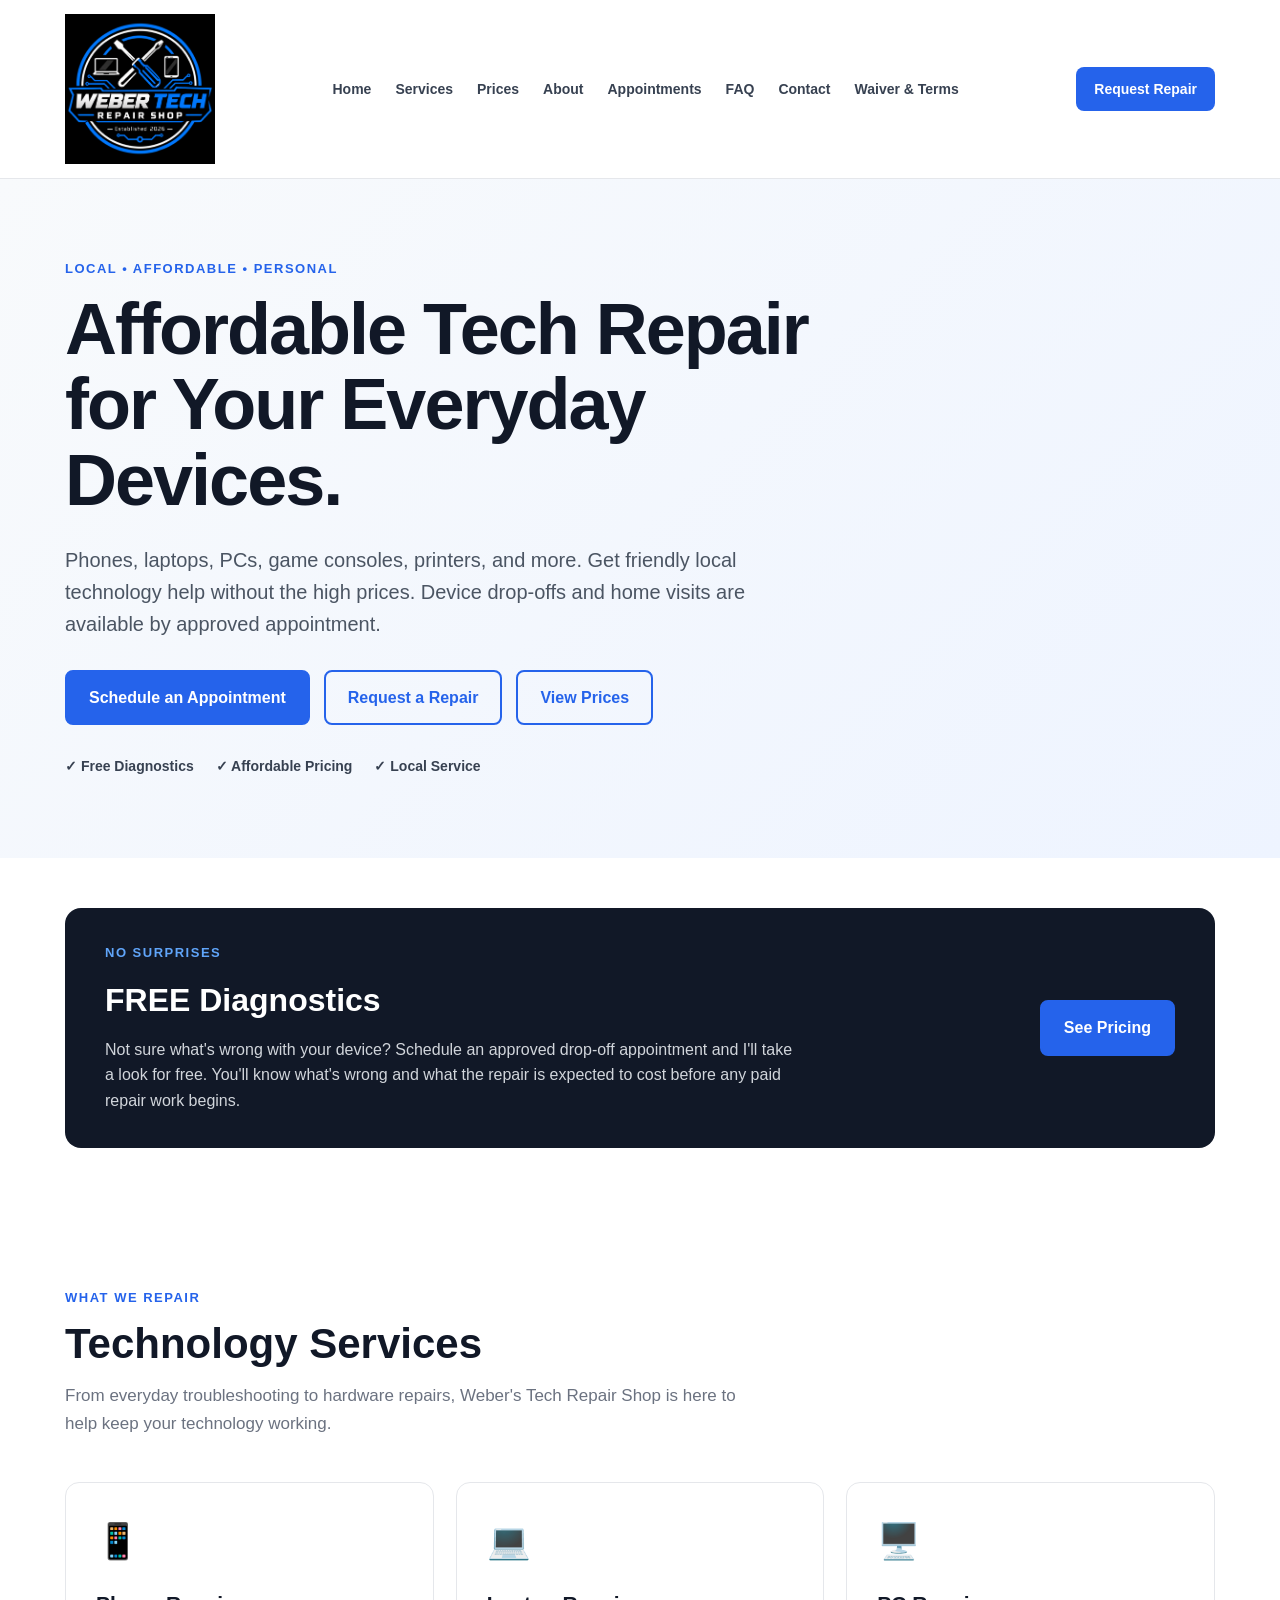
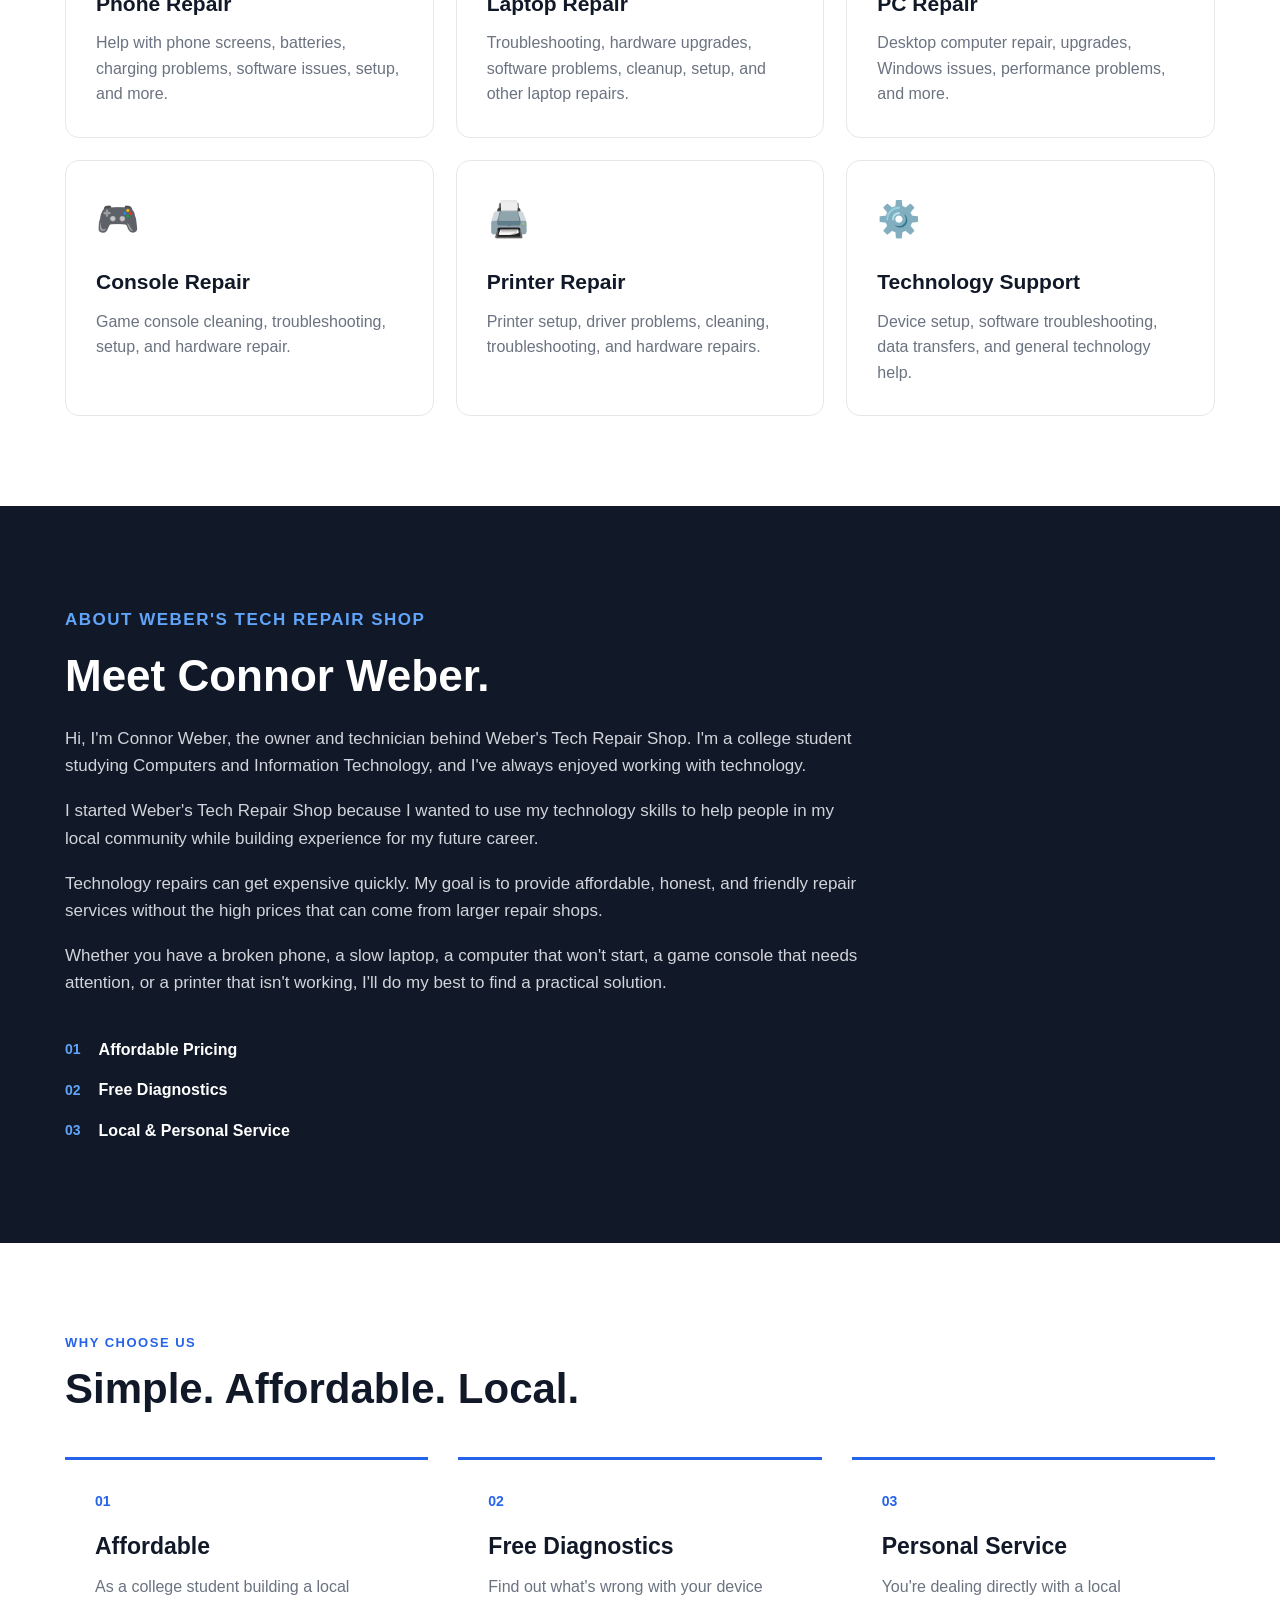
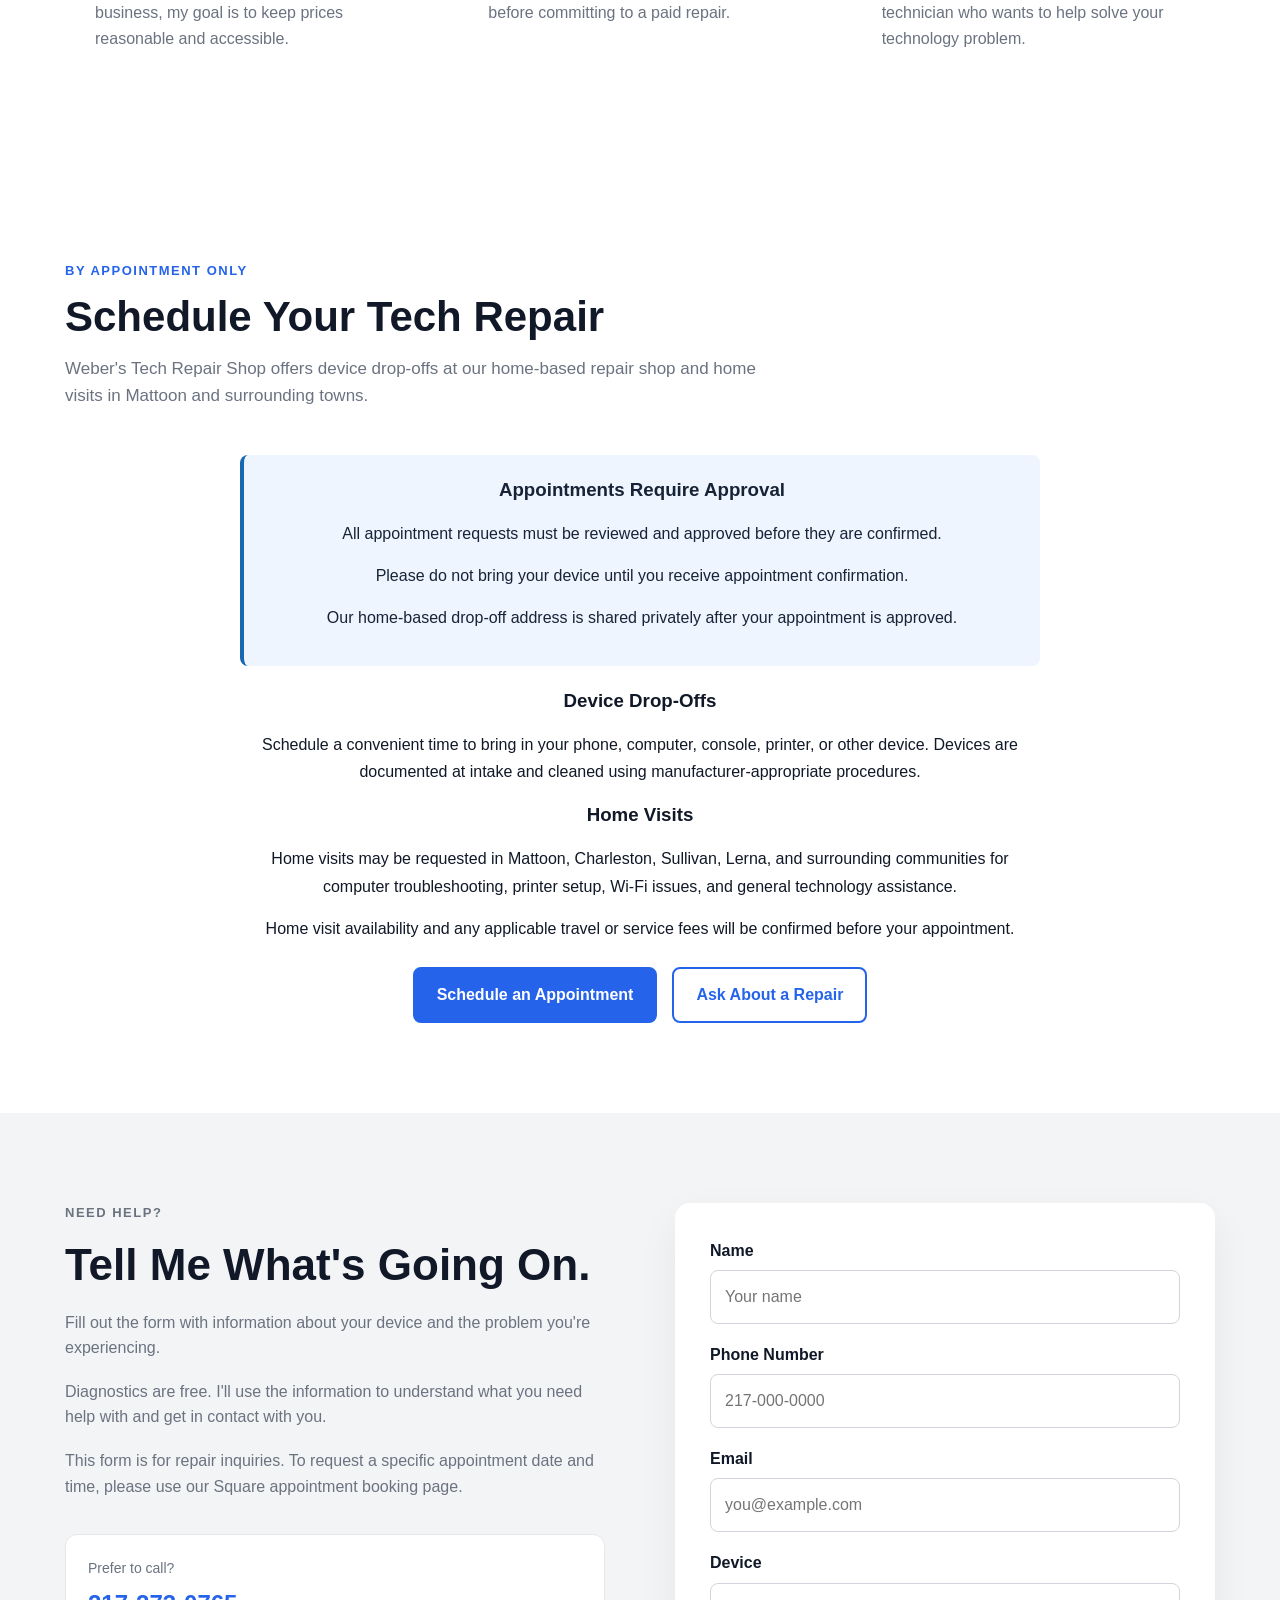
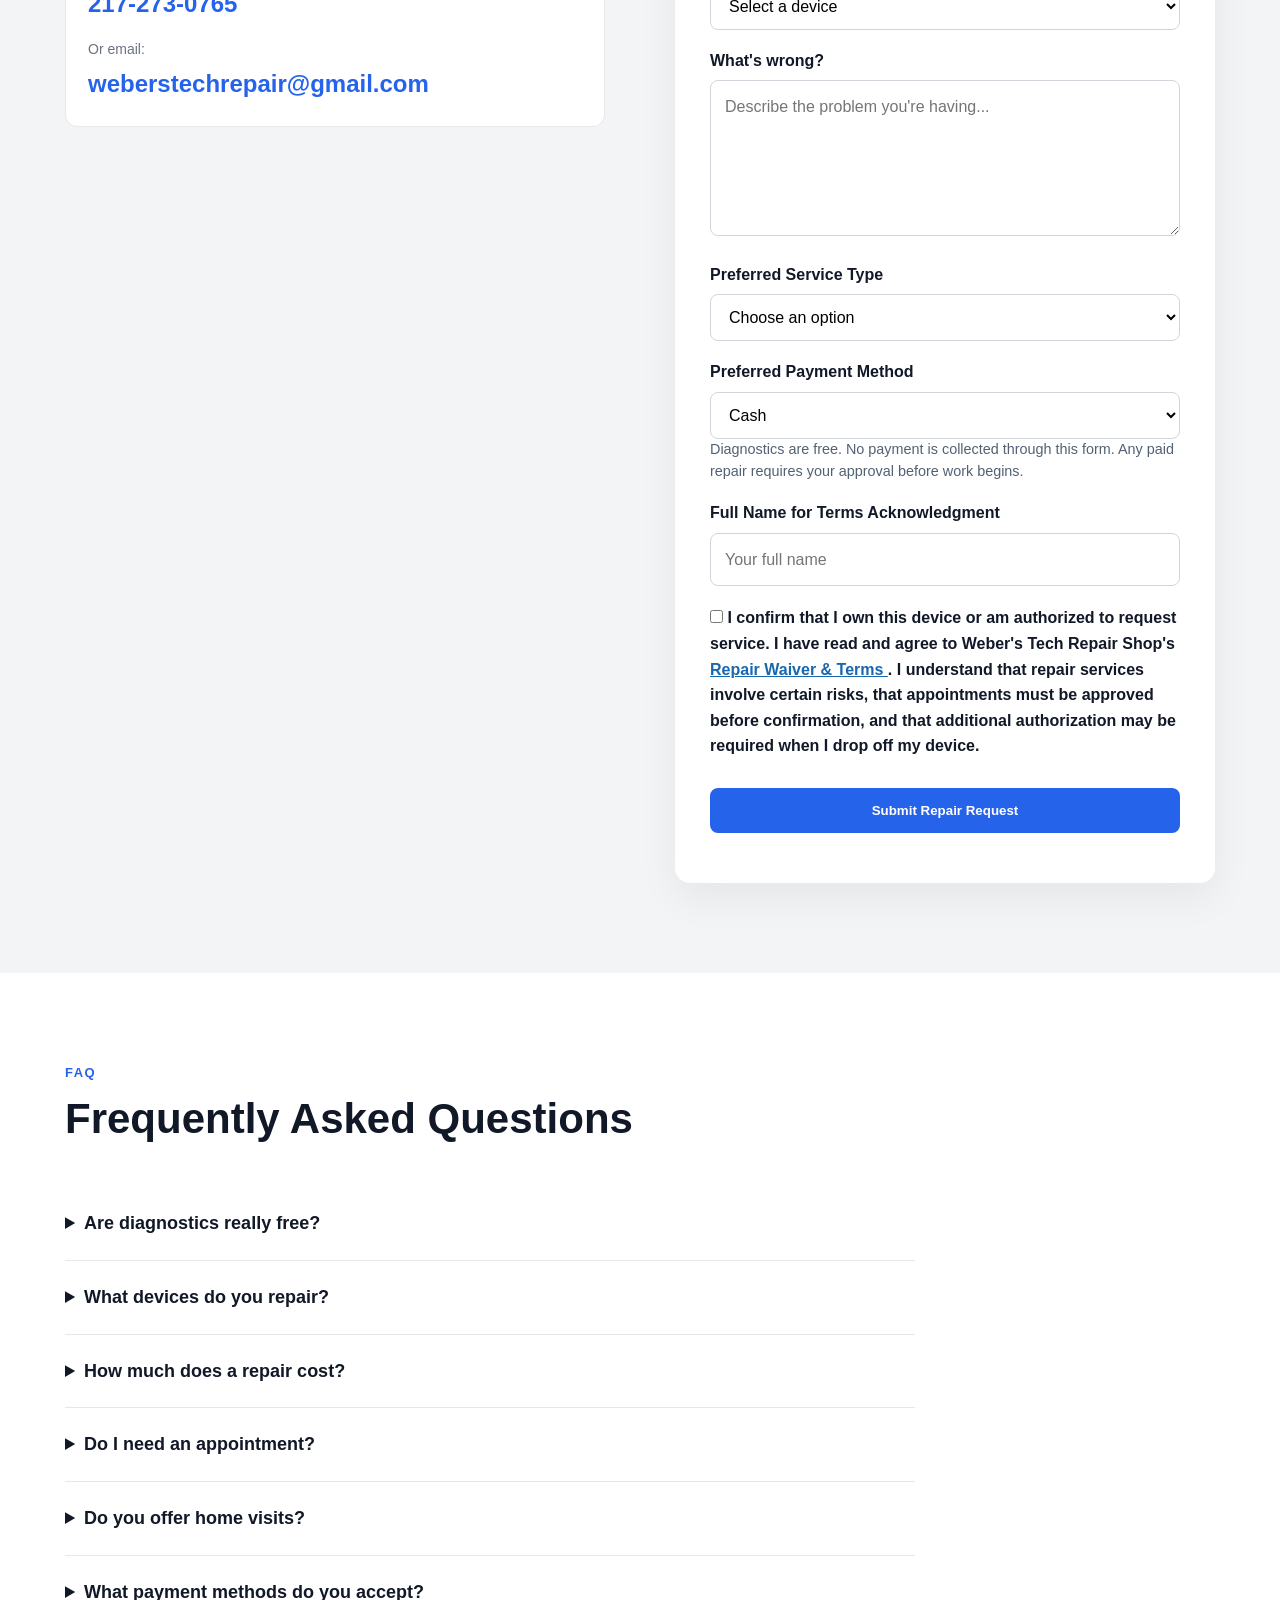
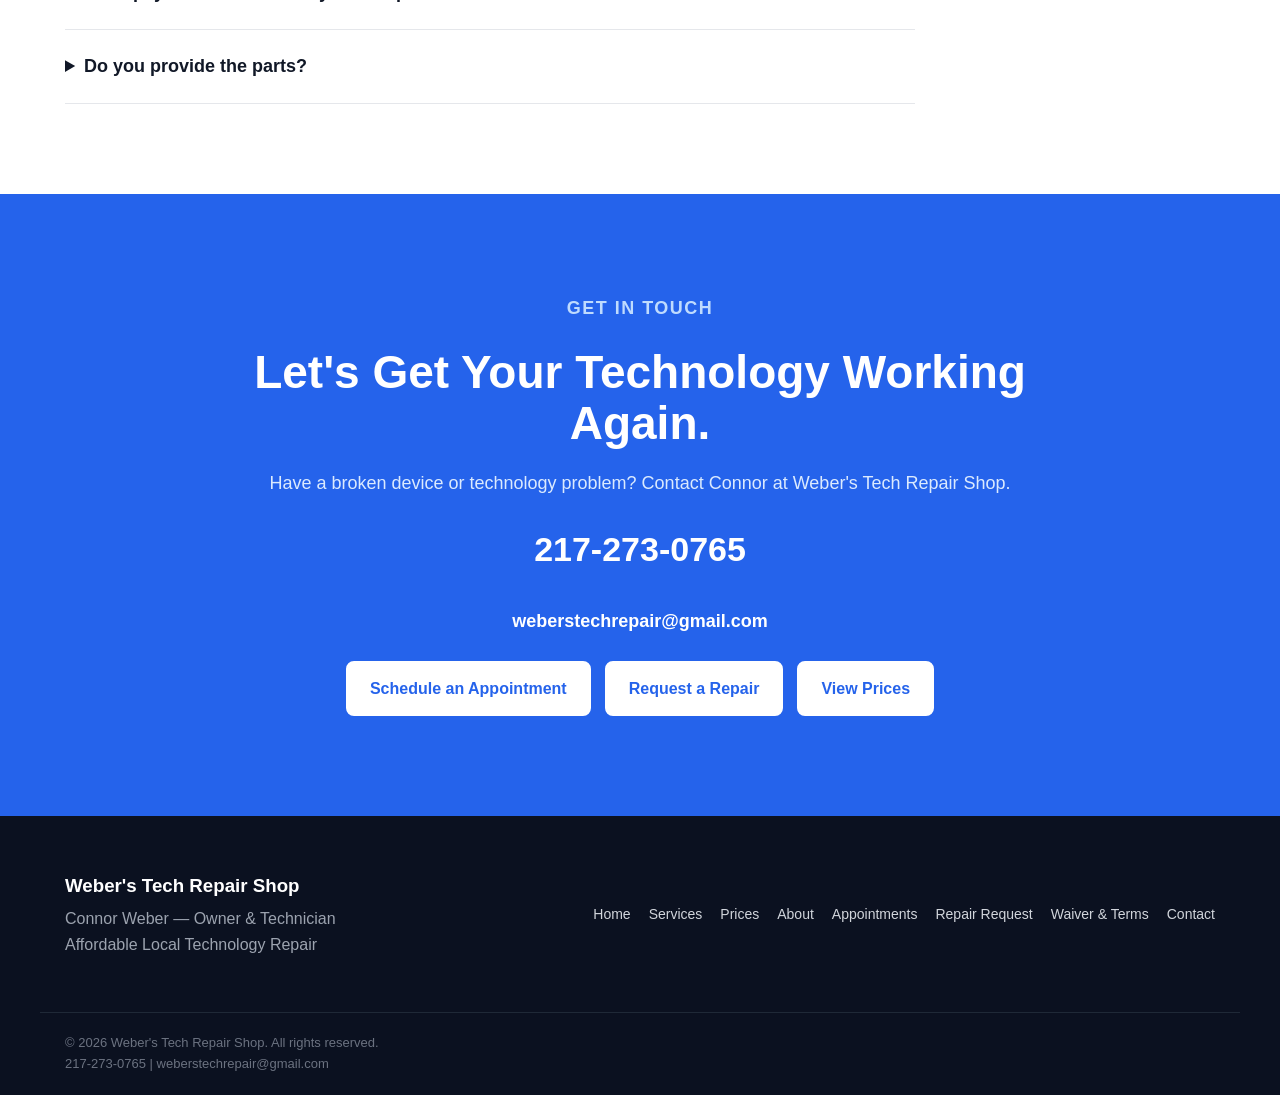
==== commit d0a1bd8f: "Update index.html" ====
--- a/index.html
+++ b/index.html
@@ -3,452 +3,866 @@
 <html lang="en">
 <head>
 <meta charset="UTF-8">
-<meta name="viewport" content="width=device-width, initial-scale=1">
-<meta name="description" content="Affordable tech repair in Mattoon, Illinois. Phones, PCs, laptops, consoles, printers, free diagnostics and home visits upon request.">
+<meta name="viewport" content="width=device-width, initial-scale=1.0">
+<meta name="description" content="Weber's Tech Repair Shop offers affordable local repair for phones, laptops, PCs, game consoles, printers and more in Mattoon, Illinois. Free diagnostics.">
+
 <title>Weber's Tech Repair Shop | Affordable Local Tech Repair</title>
+
 <link rel="stylesheet" href="style.css">
+
 <style>
-.appointment-panel{background:#f0f5fa;border:1px solid #d6e2ef;border-radius:12px;padding:20px;margin:18px 0;color:#172336}
-.appointment-panel h3{margin-top:0}
-.appointment-panel label{display:block;margin-top:12px}
-.appointment-panel input,.appointment-panel select{box-sizing:border-box;width:100%;max-width:100%;min-height:42px}
-.form-note{font-size:.9rem;line-height:1.5;color:#42546a}
-.appointment-panel [hidden]{display:none!important}
-.terms-acknowledgment{margin:18px 0;line-height:1.6}
-.terms-acknowledgment label{display:flex;align-items:flex-start;gap:10px}
-.terms-acknowledgment input{width:auto!important;margin-top:6px}
+  .booking-notice {
+    background: #eef5ff;
+    border-left: 4px solid #1767b1;
+    padding: 20px;
+    margin: 20px 0;
+    border-radius: 8px;
+    color: #172336;
+    line-height: 1.6;
+  }
+
+  .booking-actions {
+    display: flex;
+    justify-content: center;
+    gap: 15px;
+    flex-wrap: wrap;
+    margin-top: 25px;
+  }
+
+  .terms-agreement {
+    display: flex;
+    align-items: flex-start;
+    gap: 12px;
+    margin: 20px 0;
+    line-height: 1.6;
+  }
+
+  .terms-agreement input {
+    width: auto !important;
+    margin-top: 6px;
+    flex-shrink: 0;
+  }
+
+  .terms-agreement a {
+    color: #1767b1;
+    text-decoration: underline;
+  }
+
+  .repair-form .form-help {
+    font-size: 0.9rem;
+    line-height: 1.5;
+    color: #526174;
+  }
+
+  .repair-form .form-select {
+    width: 100%;
+    box-sizing: border-box;
+  }
+
+  .service-details {
+    max-width: 800px;
+    margin: 0 auto;
+    text-align: center;
+  }
+
+  .service-details p {
+    margin: 15px 0;
+    line-height: 1.7;
+  }
 </style>
 </head>
+
 <body>
+
 <header>
 <nav class="navbar">
-<a href="index.html" class="logo">
-<img src="logo.png" alt="Weber's Tech Repair Shop">
-</a>
-<div class="nav-links">
-<a href="index.html">Home</a>
-<a href="#services">Services</a>
-<a href="prices.html">Prices</a>
-<a href="#about">About</a>
-<a href="#faq">FAQ</a>
-<a href="#contact">Contact</a>
-<a href="waiver.html">Waiver &amp; Terms</a>
-</div>
-<a href="#repair" class="nav-button">Request Repair</a>
+
+  <a href="index.html" class="logo">
+    <img src="logo.png" alt="Weber's Tech Repair Shop">
+  </a>
+
+  <div class="nav-links">
+    <a href="index.html">Home</a>
+    <a href="#services">Services</a>
+    <a href="prices.html">Prices</a>
+    <a href="#about">About</a>
+    <a href="#appointments">Appointments</a>
+    <a href="#faq">FAQ</a>
+    <a href="#contact">Contact</a>
+    <a href="waiver.html">Waiver &amp; Terms</a>
+  </div>
+
+  <a href="#repair" class="nav-button">
+    Request Repair
+  </a>
+
 </nav>
 </header>
 
 <main>
+
+<!-- HERO -->
+
 <section id="home" class="hero">
-<div class="hero-content">
-<div class="hero-text">
-<p class="eyebrow">LOCAL • AFFORDABLE • PERSONAL</p>
-<h1>Affordable Tech Repair for Your Everyday Devices.</h1>
-<p class="hero-description">
-Phones, laptops, PCs, game consoles, printers, and more.
-Get friendly local technology help without the high prices.
-Drop-offs by approved appointment; home visits available upon
-request in Mattoon and surrounding towns.
-</p>
-<div class="hero-buttons">
-<a href="#repair" class="button">Request a Repair</a>
-<a href="prices.html" class="button button-outline">View Prices</a>
-</div>
-<div class="hero-trust">
-<span>✓ Free Diagnostics</span>
-<span>✓ Affordable Pricing</span>
-<span>✓ Local Service</span>
-</div>
-</div>
-</div>
+  <div class="hero-content">
+    <div class="hero-text">
+
+      <p class="eyebrow">
+        LOCAL • AFFORDABLE • PERSONAL
+      </p>
+
+      <h1>
+        Affordable Tech Repair for Your Everyday Devices.
+      </h1>
+
+      <p class="hero-description">
+        Phones, laptops, PCs, game consoles, printers,
+        and more. Get friendly local technology help
+        without the high prices.
+
+        Device drop-offs and home visits are available
+        by approved appointment.
+      </p>
+
+      <div class="hero-buttons">
+
+        <a
+          href="https://app.squareup.com/appointments/book/hkiio83uwigmk5/L3M8JD759WEPA/start"
+          class="button"
+          target="_blank"
+          rel="noopener noreferrer">
+          Schedule an Appointment
+        </a>
+
+        <a href="#repair" class="button button-outline">
+          Request a Repair
+        </a>
+
+        <a href="prices.html" class="button button-outline">
+          View Prices
+        </a>
+
+      </div>
+
+      <div class="hero-trust">
+        <span>✓ Free Diagnostics</span>
+        <span>✓ Affordable Pricing</span>
+        <span>✓ Local Service</span>
+      </div>
+
+    </div>
+  </div>
 </section>
 
+
+<!-- FREE DIAGNOSTICS -->
+
 <section class="free-diagnostic">
-<div>
-<p class="eyebrow">NO SURPRISES</p>
-<h2>FREE Diagnostics</h2>
-<p>
-Not sure what's wrong with your device? Request an approved
-drop-off appointment and I'll take a look for free. You'll
-know what's wrong and what the repair is expected to cost
-before any paid repair work begins.
-</p>
-</div>
-<a href="prices.html" class="button">See Pricing</a>
+
+  <div>
+    <p class="eyebrow">NO SURPRISES</p>
+
+    <h2>FREE Diagnostics</h2>
+
+    <p>
+      Not sure what's wrong with your device?
+      Schedule an approved drop-off appointment
+      and I'll take a look for free.
+
+      You'll know what's wrong and what the repair
+      is expected to cost before any paid repair
+      work begins.
+    </p>
+  </div>
+
+  <a href="prices.html" class="button">
+    See Pricing
+  </a>
+
 </section>
 
+
+<!-- SERVICES -->
+
 <section id="services" class="section">
-<div class="section-heading">
-<p class="eyebrow">WHAT WE REPAIR</p>
-<h2>Technology Services</h2>
-<p>
-From everyday troubleshooting to hardware repairs,
-Weber's Tech Repair Shop is here to help keep your
-technology working.
-</p>
-</div>
-<div class="services-grid">
-<div class="service-card">
-<div class="service-icon">📱</div>
-<h3>Phone Repair</h3>
-<p>Help with phone screens, batteries, charging problems, software issues, setup, and more.</p>
-</div>
-<div class="service-card">
-<div class="service-icon">💻</div>
-<h3>Laptop Repair</h3>
-<p>Troubleshooting, hardware upgrades, software problems, cleanup, setup, and other laptop repairs.</p>
-</div>
-<div class="service-card">
-<div class="service-icon">🖥️</div>
-<h3>PC Repair</h3>
-<p>Desktop computer repair, upgrades, Windows issues, performance problems, and more.</p>
-</div>
-<div class="service-card">
-<div class="service-icon">🎮</div>
-<h3>Console Repair</h3>
-<p>Game console cleaning, troubleshooting, setup, and hardware repair.</p>
-</div>
-<div class="service-card">
-<div class="service-icon">🖨️</div>
-<h3>Printer Repair</h3>
-<p>Printer setup, driver problems, cleaning, troubleshooting, and hardware repairs.</p>
-</div>
-<div class="service-card">
-<div class="service-icon">⚙️</div>
-<h3>Technology Support</h3>
-<p>Device setup, software troubleshooting, data transfers, and general technology help.</p>
-</div>
-</div>
+
+  <div class="section-heading">
+    <p class="eyebrow">WHAT WE REPAIR</p>
+
+    <h2>Technology Services</h2>
+
+    <p>
+      From everyday troubleshooting to hardware repairs,
+      Weber's Tech Repair Shop is here to help keep your
+      technology working.
+    </p>
+  </div>
+
+  <div class="services-grid">
+
+    <div class="service-card">
+      <div class="service-icon">📱</div>
+      <h3>Phone Repair</h3>
+      <p>
+        Help with phone screens, batteries, charging
+        problems, software issues, setup, and more.
+      </p>
+    </div>
+
+    <div class="service-card">
+      <div class="service-icon">💻</div>
+      <h3>Laptop Repair</h3>
+      <p>
+        Troubleshooting, hardware upgrades,
+        software problems, cleanup, setup,
+        and other laptop repairs.
+      </p>
+    </div>
+
+    <div class="service-card">
+      <div class="service-icon">🖥️</div>
+      <h3>PC Repair</h3>
+      <p>
+        Desktop computer repair, upgrades,
+        Windows issues, performance problems,
+        and more.
+      </p>
+    </div>
+
+    <div class="service-card">
+      <div class="service-icon">🎮</div>
+      <h3>Console Repair</h3>
+      <p>
+        Game console cleaning, troubleshooting,
+        setup, and hardware repair.
+      </p>
+    </div>
+
+    <div class="service-card">
+      <div class="service-icon">🖨️</div>
+      <h3>Printer Repair</h3>
+      <p>
+        Printer setup, driver problems,
+        cleaning, troubleshooting,
+        and hardware repairs.
+      </p>
+    </div>
+
+    <div class="service-card">
+      <div class="service-icon">⚙️</div>
+      <h3>Technology Support</h3>
+      <p>
+        Device setup, software troubleshooting,
+        data transfers, and general technology help.
+      </p>
+    </div>
+
+  </div>
 </section>
 
+
+<!-- ABOUT -->
+
 <section id="about" class="about-section">
-<div class="about-container">
-<div class="about-content">
-<p class="eyebrow">ABOUT WEBER'S TECH REPAIR SHOP</p>
-<h2>Meet Connor Weber.</h2>
-<p>
-Hi, I'm Connor Weber, the owner and technician behind
-Weber's Tech Repair Shop. I'm a college student studying
-Computers and Information Technology, and I've always
-enjoyed working with technology.
-</p>
-<p>
-I started Weber's Tech Repair Shop because I wanted to
-use my technology skills to help people in my local
-community while building experience for my future career.
-</p>
-<p>
-Technology repairs can get expensive quickly. My goal is
-to provide affordable, honest, and friendly repair services
-without the high prices that can come from larger repair shops.
-</p>
-<p>
-Whether you have a broken phone, a slow laptop, a computer
-that won't start, a game console that needs attention, or
-a printer that isn't working, I'll do my best to find a
-practical solution.
-</p>
-<div class="about-points">
-<div><strong>01</strong><span>Affordable Pricing</span></div>
-<div><strong>02</strong><span>Free Diagnostics</span></div>
-<div><strong>03</strong><span>Local &amp; Personal Service</span></div>
-</div>
-</div>
-</div>
+
+  <div class="about-container">
+    <div class="about-content">
+
+      <p class="eyebrow">
+        ABOUT WEBER'S TECH REPAIR SHOP
+      </p>
+
+      <h2>Meet Connor Weber.</h2>
+
+      <p>
+        Hi, I'm Connor Weber, the owner and technician
+        behind Weber's Tech Repair Shop. I'm a college
+        student studying Computers and Information
+        Technology, and I've always enjoyed working
+        with technology.
+      </p>
+
+      <p>
+        I started Weber's Tech Repair Shop because
+        I wanted to use my technology skills to help
+        people in my local community while building
+        experience for my future career.
+      </p>
+
+      <p>
+        Technology repairs can get expensive quickly.
+        My goal is to provide affordable, honest,
+        and friendly repair services without the
+        high prices that can come from larger
+        repair shops.
+      </p>
+
+      <p>
+        Whether you have a broken phone, a slow laptop,
+        a computer that won't start, a game console
+        that needs attention, or a printer that isn't
+        working, I'll do my best to find a practical
+        solution.
+      </p>
+
+      <div class="about-points">
+
+        <div>
+          <strong>01</strong>
+          <span>Affordable Pricing</span>
+        </div>
+
+        <div>
+          <strong>02</strong>
+          <span>Free Diagnostics</span>
+        </div>
+
+        <div>
+          <strong>03</strong>
+          <span>Local &amp; Personal Service</span>
+        </div>
+
+      </div>
+
+    </div>
+  </div>
+
 </section>
 
+
+<!-- WHY CHOOSE US -->
+
 <section class="section">
-<div class="section-heading">
-<p class="eyebrow">WHY CHOOSE US</p>
-<h2>Simple. Affordable. Local.</h2>
-</div>
-<div class="features-grid">
-<div class="feature">
-<div class="feature-number">01</div>
-<h3>Affordable</h3>
-<p>As a college student building a local business, my goal is to keep prices reasonable and accessible.</p>
-</div>
-<div class="feature">
-<div class="feature-number">02</div>
-<h3>Free Diagnostics</h3>
-<p>Find out what's wrong with your device before committing to a paid repair.</p>
-</div>
-<div class="feature">
-<div class="feature-number">03</div>
-<h3>Personal Service</h3>
-<p>You're dealing directly with a local technician who wants to help solve your technology problem.</p>
-</div>
-</div>
+
+  <div class="section-heading">
+    <p class="eyebrow">WHY CHOOSE US</p>
+    <h2>Simple. Affordable. Local.</h2>
+  </div>
+
+  <div class="features-grid">
+
+    <div class="feature">
+      <div class="feature-number">01</div>
+      <h3>Affordable</h3>
+      <p>
+        As a college student building a local business,
+        my goal is to keep prices reasonable and accessible.
+      </p>
+    </div>
+
+    <div class="feature">
+      <div class="feature-number">02</div>
+      <h3>Free Diagnostics</h3>
+      <p>
+        Find out what's wrong with your device before
+        committing to a paid repair.
+      </p>
+    </div>
+
+    <div class="feature">
+      <div class="feature-number">03</div>
+      <h3>Personal Service</h3>
+      <p>
+        You're dealing directly with a local technician
+        who wants to help solve your technology problem.
+      </p>
+    </div>
+
+  </div>
 </section>
 
-<section class="section" id="appointments-info">
-<div class="section-heading">
-<p class="eyebrow">BY APPOINTMENT ONLY</p>
-<h2>Drop-Offs &amp; Home Visits</h2>
-<p>
-Request a device drop-off at our home-based repair shop or a
-home visit in Mattoon and surrounding towns. We review every
-request and confirm availability before the appointment.
-The drop-off address is shared privately only after approval.
-</p>
-<p>
-Devices are documented at intake and cleaned using
-manufacturer-appropriate procedures. Cash is accepted;
-secure online invoice payments may be offered after
-arrangements are confirmed. Home visit charges, if any,
-are quoted before booking.
-</p>
-</div>
+
+<!-- SQUARE APPOINTMENTS -->
+
+<section id="appointments" class="section">
+
+  <div class="section-heading">
+
+    <p class="eyebrow">BY APPOINTMENT ONLY</p>
+
+    <h2>Schedule Your Tech Repair</h2>
+
+    <p>
+      Weber's Tech Repair Shop offers device drop-offs
+      at our home-based repair shop and home visits
+      in Mattoon and surrounding towns.
+    </p>
+
+  </div>
+
+  <div class="service-details">
+
+    <div class="booking-notice">
+
+      <h3>Appointments Require Approval</h3>
+
+      <p>
+        All appointment requests must be reviewed and
+        approved before they are confirmed.
+      </p>
+
+      <p>
+        Please do not bring your device until you
+        receive appointment confirmation.
+      </p>
+
+      <p>
+        Our home-based drop-off address is shared
+        privately after your appointment is approved.
+      </p>
+
+    </div>
+
+    <h3>Device Drop-Offs</h3>
+
+    <p>
+      Schedule a convenient time to bring in your
+      phone, computer, console, printer, or other
+      device. Devices are documented at intake and
+      cleaned using manufacturer-appropriate procedures.
+    </p>
+
+    <h3>Home Visits</h3>
+
+    <p>
+      Home visits may be requested in Mattoon,
+      Charleston, Sullivan, Lerna, and surrounding
+      communities for computer troubleshooting,
+      printer setup, Wi-Fi issues, and general
+      technology assistance.
+    </p>
+
+    <p>
+      Home visit availability and any applicable
+      travel or service fees will be confirmed
+      before your appointment.
+    </p>
+
+    <div class="booking-actions">
+
+      <a
+        href="https://app.squareup.com/appointments/book/hkiio83uwigmk5/L3M8JD759WEPA/start"
+        class="button"
+        target="_blank"
+        rel="noopener noreferrer">
+        Schedule an Appointment
+      </a>
+
+      <a href="#repair" class="button button-outline">
+        Ask About a Repair
+      </a>
+
+    </div>
+
+  </div>
 </section>
 
+
+<!-- REPAIR REQUEST FORM -->
+
 <section id="repair" class="repair-section">
-<div class="repair-container">
-<div class="repair-info">
-<p class="eyebrow">NEED HELP?</p>
-<h2>Tell Me What's Going On.</h2>
-<p>
-Fill out the form with information about your device and
-the problem you're experiencing.
-</p>
-<p>
-Appointments are request-only and must be approved before
-arrival. Please do not bring a device until you receive
-confirmation. Diagnostics are free.
-</p>
-<div class="phone-box">
-<span>Prefer to call?</span>
-<a href="tel:2172730765">217-273-0765</a>
-<span style="margin-top:15px">Or email:</span>
-<a href="mailto:weberstechrepair@gmail.com">weberstechrepair@gmail.com</a>
-</div>
-</div>
-
-<form class="repair-form" id="repairForm"
-action="https://formspree.io/f/maeqobgb" method="POST">
-
-<label for="name">Name</label>
-<input type="text" id="name" name="name"
-placeholder="Your name" required>
-
-<label for="phone">Phone Number</label>
-<input type="tel" id="phone" name="phone"
-placeholder="217-000-0000" required>
-
-<label for="email">Email</label>
-<input type="email" id="email" name="email"
-placeholder="you@example.com">
-
-<label for="device">Device</label>
-<select id="device" name="device" required>
-<option value="">Select a device</option>
-<option value="Phone">Phone</option>
-<option value="Laptop">Laptop</option>
-<option value="Desktop PC">Desktop PC</option>
-<option value="Game Console">Game Console</option>
-<option value="Printer">Printer</option>
-<option value="Tablet">Tablet</option>
-<option value="Other">Other</option>
-</select>
-
-<label for="problem">What's wrong?</label>
-<textarea id="problem" name="problem" rows="5"
-placeholder="Describe the problem you're having..."
-required></textarea>
-
-<div class="appointment-panel">
-<h3>Request an Appointment</h3>
-<p>
-All appointments require manual approval. Your requested
-time is <strong>not confirmed</strong> until we contact you.
-For drop-offs, the address is shared privately after confirmation.
-</p>
-
-<label for="service_type">Appointment Type</label>
-<select id="service_type" name="appointment_type" required>
-<option value="">Choose an option</option>
-<option value="Device Drop-Off">Device Drop-Off</option>
-<option value="Home Visit">Home Visit (upon request)</option>
-</select>
-
-<div id="visit_fields" hidden>
-<label for="visit_town">Town / Service Area</label>
-<input id="visit_town" name="home_visit_town" type="text"
-placeholder="Mattoon, Charleston, Sullivan, etc.">
-<p class="form-note">
-We will arrange the exact address privately after reviewing
-your request. Travel or service fees, if any, are quoted
-before confirmation.
-</p>
-</div>
-
-<label for="appointment_date">Preferred Date</label>
-<input type="date" id="appointment_date"
-name="preferred_date" required>
-
-<label for="appointment_time">Preferred Time</label>
-<input type="time" id="appointment_time"
-name="preferred_time" required>
-
-<label for="alternate_time">
-Alternative Date / Time (optional)
-</label>
-<input id="alternate_time" name="alternate_date_time"
-type="text" placeholder="Another time that works for you">
-
-<label for="payment_preference">Preferred Payment Method</label>
-<select id="payment_preference"
-name="payment_preference" required>
-<option value="Cash">Cash</option>
-<option value="Online Invoice (if available)">
-Online invoice (if available)
-</option>
-</select>
-
-<p class="form-note">
-Diagnostics are free. No payment is collected on this website.
-Any paid work requires your approval.
-</p>
-</div>
-
-<input type="hidden" name="terms_version"
-value="2026-10-09">
-
-<label for="agreement_name">
-Full Name for Terms Acknowledgment
-</label>
-<input id="agreement_name" name="agreement_name"
-type="text" required placeholder="Your full name">
-
-<div class="terms-acknowledgment">
-<label>
-<input type="checkbox" name="terms_acknowledged"
-value="Yes - reviewed repair waiver and terms" required>
-<span>
-I confirm I own or am authorized to request service for this
-device. I have read and agree to the
-<a href="waiver.html" target="_blank" rel="noopener noreferrer">
-Repair Waiver &amp; Terms</a>.
-I understand that submitting this form is only a request,
-that my appointment must be approved, and that paid repairs
-require separate approval. I understand that an intake
-signature may be required.
-</span>
-</label>
-</div>
-
-<button type="submit" class="button form-button">
-Request Appointment &amp; Repair
-</button>
-<p id="form-message" class="form-message"></p>
-</form>
-</div>
+
+  <div class="repair-container">
+
+    <div class="repair-info">
+
+      <p class="eyebrow">NEED HELP?</p>
+
+      <h2>Tell Me What's Going On.</h2>
+
+      <p>
+        Fill out the form with information about your
+        device and the problem you're experiencing.
+      </p>
+
+      <p>
+        Diagnostics are free. I'll use the information
+        to understand what you need help with and
+        get in contact with you.
+      </p>
+
+      <p>
+        This form is for repair inquiries.
+        To request a specific appointment date
+        and time, please use our Square
+        appointment booking page.
+      </p>
+
+      <div class="phone-box">
+
+        <span>Prefer to call?</span>
+
+        <a href="tel:2172730765">
+          217-273-0765
+        </a>
+
+        <span style="margin-top:15px">
+          Or email:
+        </span>
+
+        <a href="mailto:weberstechrepair@gmail.com">
+          weberstechrepair@gmail.com
+        </a>
+
+      </div>
+
+    </div>
+
+    <form
+      class="repair-form"
+      id="repairForm"
+      action="https://formspree.io/f/maeqobgb"
+      method="POST">
+
+      <label for="name">Name</label>
+
+      <input
+        type="text"
+        id="name"
+        name="name"
+        placeholder="Your name"
+        required>
+
+      <label for="phone">Phone Number</label>
+
+      <input
+        type="tel"
+        id="phone"
+        name="phone"
+        placeholder="217-000-0000"
+        required>
+
+      <label for="email">Email</label>
+
+      <input
+        type="email"
+        id="email"
+        name="email"
+        placeholder="you@example.com">
+
+      <label for="device">Device</label>
+
+      <select
+        id="device"
+        name="device"
+        class="form-select"
+        required>
+
+        <option value="">Select a device</option>
+        <option value="Phone">Phone</option>
+        <option value="Laptop">Laptop</option>
+        <option value="Desktop PC">Desktop PC</option>
+        <option value="Game Console">Game Console</option>
+        <option value="Printer">Printer</option>
+        <option value="Tablet">Tablet</option>
+        <option value="Other">Other</option>
+
+      </select>
+
+      <label for="problem">What's wrong?</label>
+
+      <textarea
+        id="problem"
+        name="problem"
+        rows="5"
+        placeholder="Describe the problem you're having..."
+        required></textarea>
+
+      <label for="service-type">
+        Preferred Service Type
+      </label>
+
+      <select
+        id="service-type"
+        name="service_type"
+        class="form-select"
+        required>
+
+        <option value="">Choose an option</option>
+        <option value="Device Drop-Off">
+          Device Drop-Off
+        </option>
+        <option value="Home Visit">
+          Home Visit
+        </option>
+        <option value="Not Sure">
+          Not Sure
+        </option>
+
+      </select>
+
+      <label for="payment-method">
+        Preferred Payment Method
+      </label>
+
+      <select
+        id="payment-method"
+        name="payment_preference"
+        class="form-select"
+        required>
+
+        <option value="Cash">Cash</option>
+
+        <option value="Online Invoice">
+          Online Invoice (if available)
+        </option>
+
+      </select>
+
+      <p class="form-help">
+        Diagnostics are free. No payment is collected
+        through this form. Any paid repair requires
+        your approval before work begins.
+      </p>
+
+      <input
+        type="hidden"
+        name="terms_version"
+        value="2026-10-09">
+
+      <label for="agreement-name">
+        Full Name for Terms Acknowledgment
+      </label>
+
+      <input
+        type="text"
+        id="agreement-name"
+        name="agreement_name"
+        placeholder="Your full name"
+        required>
+
+      <label class="terms-agreement">
+
+        <input
+          type="checkbox"
+          name="terms_acknowledged"
+          value="Yes"
+          required>
+
+        <span>
+          I confirm that I own this device or am
+          authorized to request service. I have
+          read and agree to Weber's Tech Repair Shop's
+          <a
+            href="waiver.html"
+            target="_blank"
+            rel="noopener noreferrer">
+            Repair Waiver &amp; Terms
+          </a>.
+          I understand that repair services involve
+          certain risks, that appointments must be
+          approved before confirmation, and that
+          additional authorization may be required
+          when I drop off my device.
+        </span>
+
+      </label>
+
+      <button
+        type="submit"
+        class="button form-button">
+        Submit Repair Request
+      </button>
+
+      <p id="form-message" class="form-message"></p>
+
+    </form>
+
+  </div>
 </section>
 
+
+<!-- FAQ -->
+
 <section id="faq" class="section">
-<div class="section-heading">
-<p class="eyebrow">FAQ</p>
-<h2>Frequently Asked Questions</h2>
-</div>
-<div class="faq-container">
-<details>
-<summary>Are diagnostics really free?</summary>
-<p>Yes. Diagnostics are free. I'll look at the device, identify the problem as best as possible, and explain what needs to be done before you decide whether to move forward with a paid repair.</p>
-</details>
-<details>
-<summary>What devices do you repair?</summary>
-<p>I work with phones, laptops, desktop PCs, game consoles, printers, tablets, and other everyday technology. Contact me if you're unsure whether I can help.</p>
-</details>
-<details>
-<summary>How much does a repair cost?</summary>
-<p>Prices depend on the device, problem, and parts required. Check the Prices page for starting prices. You'll receive an estimate before paid repair work begins.</p>
-</details>
-<details>
-<summary>Do I need an appointment?</summary>
-<p>Yes. Request a date and time using the repair form. All drop-offs, pickups, and home visits require approval before confirmation.</p>
-</details>
-<details>
-<summary>Do you provide the parts?</summary>
-<p>Parts can be ordered when needed. Parts are generally charged separately from repair labor.</p>
-</details>
-</div>
+
+  <div class="section-heading">
+    <p class="eyebrow">FAQ</p>
+    <h2>Frequently Asked Questions</h2>
+  </div>
+
+  <div class="faq-container">
+
+    <details>
+      <summary>Are diagnostics really free?</summary>
+      <p>
+        Yes. Diagnostics are free. I'll look at the
+        device, identify the problem as best as possible,
+        and explain what needs to be done before you
+        decide whether to move forward with a paid repair.
+      </p>
+    </details>
+
+    <details>
+      <summary>What devices do you repair?</summary>
+      <p>
+        I work with phones, laptops, desktop PCs,
+        game consoles, printers, tablets, and other
+        everyday technology. Contact me if you're
+        unsure whether I can help with your device.
+      </p>
+    </details>
+
+    <details>
+      <summary>How much does a repair cost?</summary>
+      <p>
+        Prices depend on the device, problem, and
+        parts required. Check the Prices page for
+        starting prices. You'll receive an estimate
+        before paid repair work begins.
+      </p>
+    </details>
+
+    <details>
+      <summary>Do I need an appointment?</summary>
+      <p>
+        Yes. Device drop-offs, pickups, and home visits
+        are by approved appointment only. You can
+        request an appointment using the Square
+        booking link on this website.
+      </p>
+    </details>
+
+    <details>
+      <summary>Do you offer home visits?</summary>
+      <p>
+        Yes. Home visits are available upon request
+        in Mattoon and surrounding towns. Availability
+        and any applicable fees are confirmed before
+        the appointment.
+      </p>
+    </details>
+
+    <details>
+      <summary>What payment methods do you accept?</summary>
+      <p>
+        Cash is accepted. Secure online invoice
+        payments may also be available by arrangement.
+        Payment details are provided before any
+        paid work begins.
+      </p>
+    </details>
+
+    <details>
+      <summary>Do you provide the parts?</summary>
+      <p>
+        Parts can be ordered when needed. Parts
+        are generally charged separately from
+        repair labor.
+      </p>
+    </details>
+
+  </div>
 </section>
 
+
+<!-- CONTACT -->
+
 <section id="contact" class="contact-section">
-<div class="contact-content">
-<p class="eyebrow">GET IN TOUCH</p>
-<h2>Let's Get Your Technology Working Again.</h2>
-<p>
-Have a broken device or technology problem?
-Contact Connor at Weber's Tech Repair Shop.
-</p>
-<a href="tel:2172730765" class="contact-phone">
-217-273-0765
-</a>
-<p>
-<a href="mailto:weberstechrepair@gmail.com"
-style="color:white;font-weight:700">
-weberstechrepair@gmail.com
-</a>
-</p>
-<div class="contact-buttons">
-<a href="#repair" class="button">Request a Repair</a>
-<a href="prices.html" class="button button-outline">View Prices</a>
-</div>
-</div>
+
+  <div class="contact-content">
+
+    <p class="eyebrow">GET IN TOUCH</p>
+
+    <h2>Let's Get Your Technology Working Again.</h2>
+
+    <p>
+      Have a broken device or technology problem?
+      Contact Connor at Weber's Tech Repair Shop.
+    </p>
+
+    <a
+      href="tel:2172730765"
+      class="contact-phone">
+      217-273-0765
+    </a>
+
+    <p>
+      <a
+        href="mailto:weberstechrepair@gmail.com"
+        style="color:white;font-weight:700">
+        weberstechrepair@gmail.com
+      </a>
+    </p>
+
+    <div class="contact-buttons">
+
+      <a
+        href="https://app.squareup.com/appointments/book/hkiio83uwigmk5/L3M8JD759WEPA/start"
+        class="button"
+        target="_blank"
+        rel="noopener noreferrer">
+        Schedule an Appointment
+      </a>
+
+      <a href="#repair" class="button button-outline">
+        Request a Repair
+      </a>
+
+      <a href="prices.html" class="button button-outline">
+        View Prices
+      </a>
+
+    </div>
+
+  </div>
 </section>
+
 </main>
 
+
+<!-- FOOTER -->
+
 <footer>
-<div class="footer-content">
-<div>
-<h3>Weber's Tech Repair Shop</h3>
-<p>Connor Weber — Owner &amp; Technician</p>
-<p>Affordable Local Technology Repair</p>
-</div>
-<div class="footer-links">
-<a href="index.html">Home</a>
-<a href="#services">Services</a>
-<a href="prices.html">Prices</a>
-<a href="#about">About</a>
-<a href="#repair">Repair Request</a>
-<a href="waiver.html">Waiver &amp; Terms</a>
-<a href="#contact">Contact</a>
-</div>
-</div>
-<div class="copyright">
-<p>© 2026 Weber's Tech Repair Shop. All rights reserved.</p>
-<p>
-217-273-0765 |
-<a href="mailto:weberstechrepair@gmail.com">
-weberstechrepair@gmail.com
-</a>
-</p>
-</div>
+
+  <div class="footer-content">
+
+    <div>
+
+      <h3>Weber's Tech Repair Shop</h3>
+
+      <p>
+        Connor Weber — Owner &amp; Technician
+      </p>
+
+      <p>
+        Affordable Local Technology Repair
+      </p>
+
+    </div>
+
+    <div class="footer-links">
+
+      <a href="index.html">Home</a>
+      <a href="#services">Services</a>
+      <a href="prices.html">Prices</a>
+      <a href="#about">About</a>
+      <a href="#appointments">Appointments</a>
+      <a href="#repair">Repair Request</a>
+      <a href="waiver.html">Waiver &amp; Terms</a>
+      <a href="#contact">Contact</a>
+
+    </div>
+
+  </div>
+
+  <div class="copyright">
+
+    <p>
+      © 2026 Weber's Tech Repair Shop.
+      All rights reserved.
+    </p>
+
+    <p>
+      217-273-0765 |
+      <a href="mailto:weberstechrepair@gmail.com">
+        weberstechrepair@gmail.com
+      </a>
+    </p>
+
+  </div>
+
 </footer>
 
-<script>
-(function() {
-  const type = document.getElementById('service_type');
-  const visit = document.getElementById('visit_fields');
-  const town = document.getElementById('visit_town');
-  const date = document.getElementById('appointment_date');
-
-  if (date) {
-    const today = new Date();
-    const y = today.getFullYear();
-    const m = String(today.getMonth() + 1).padStart(2, '0');
-    const d = String(today.getDate()).padStart(2, '0');
-    date.min = `${y}-${m}-${d}`;
-  }
-
-  if (type) {
-    type.addEventListener('change', function() {
-      const isVisit = type.value === 'Home Visit';
-      visit.hidden = !isVisit;
-      town.required = isVisit;
-    });
-  }
-})();
-</script>
 </body>
 </html>
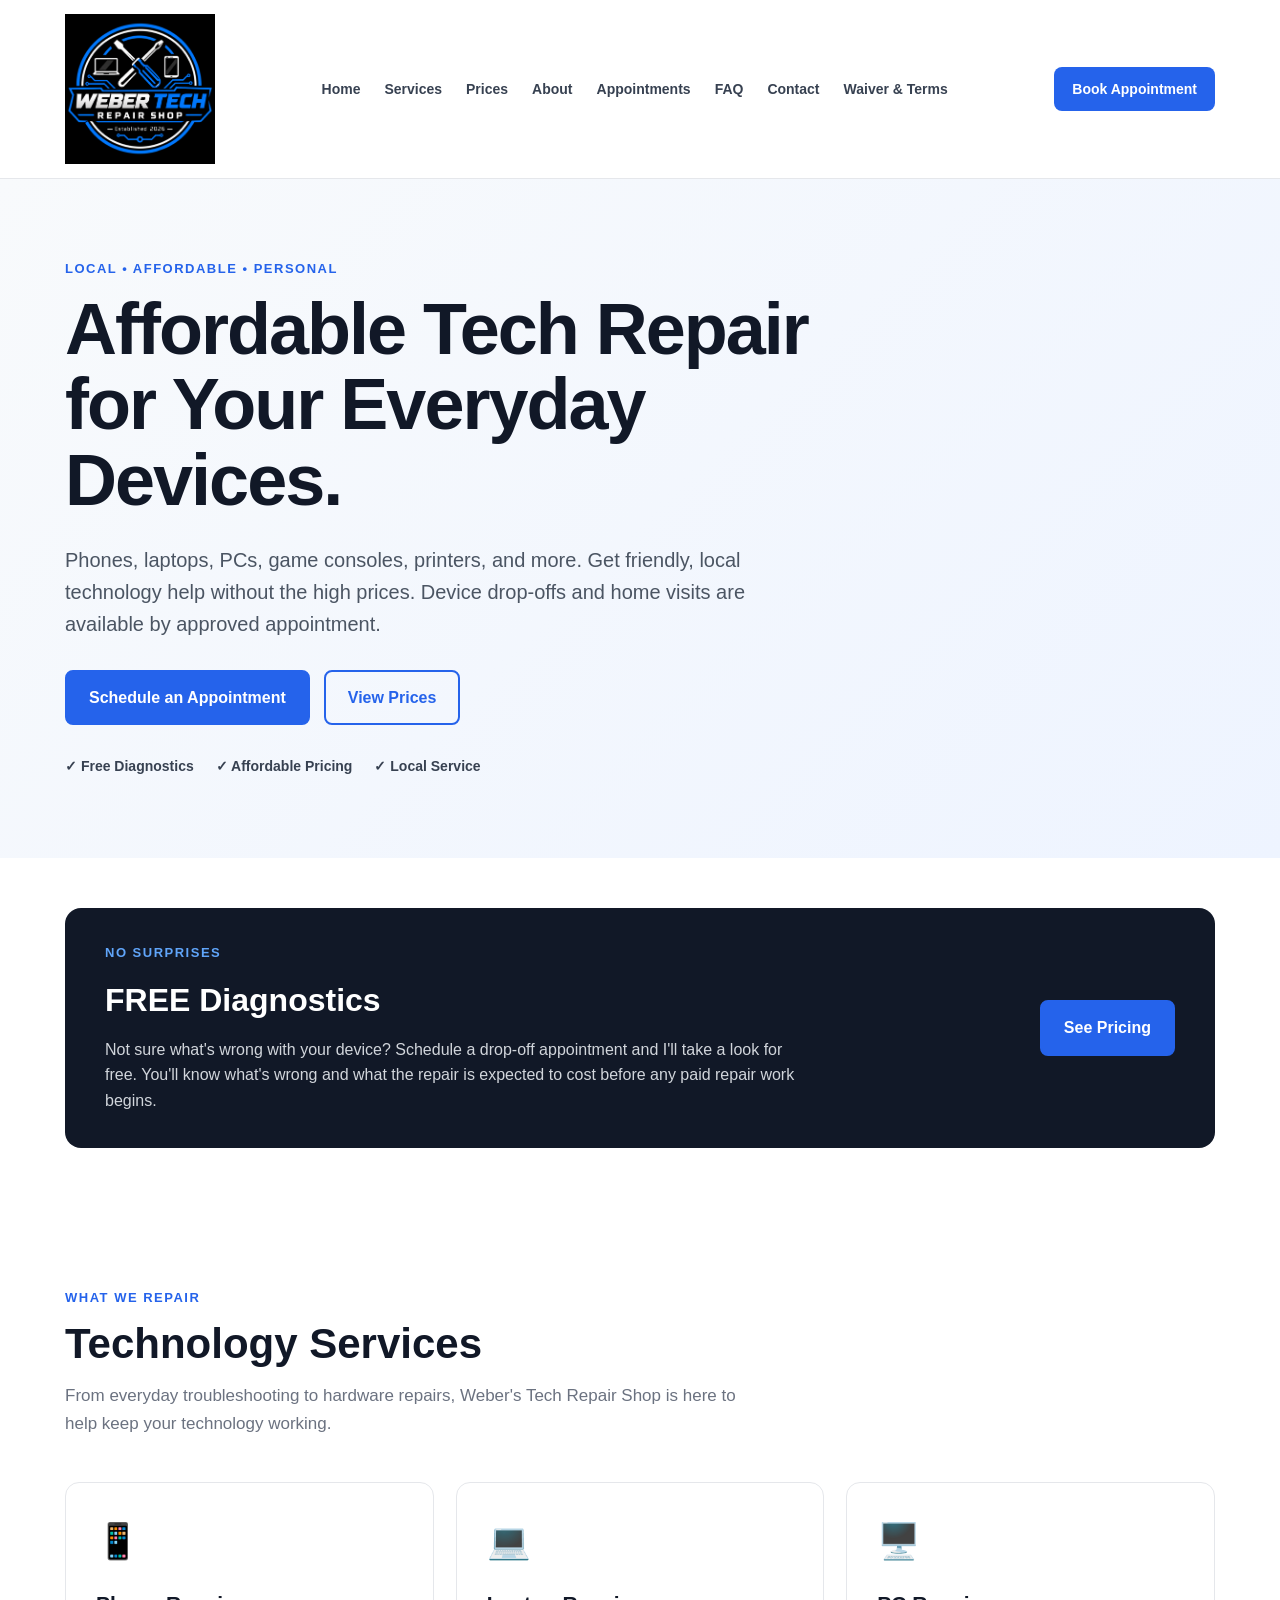
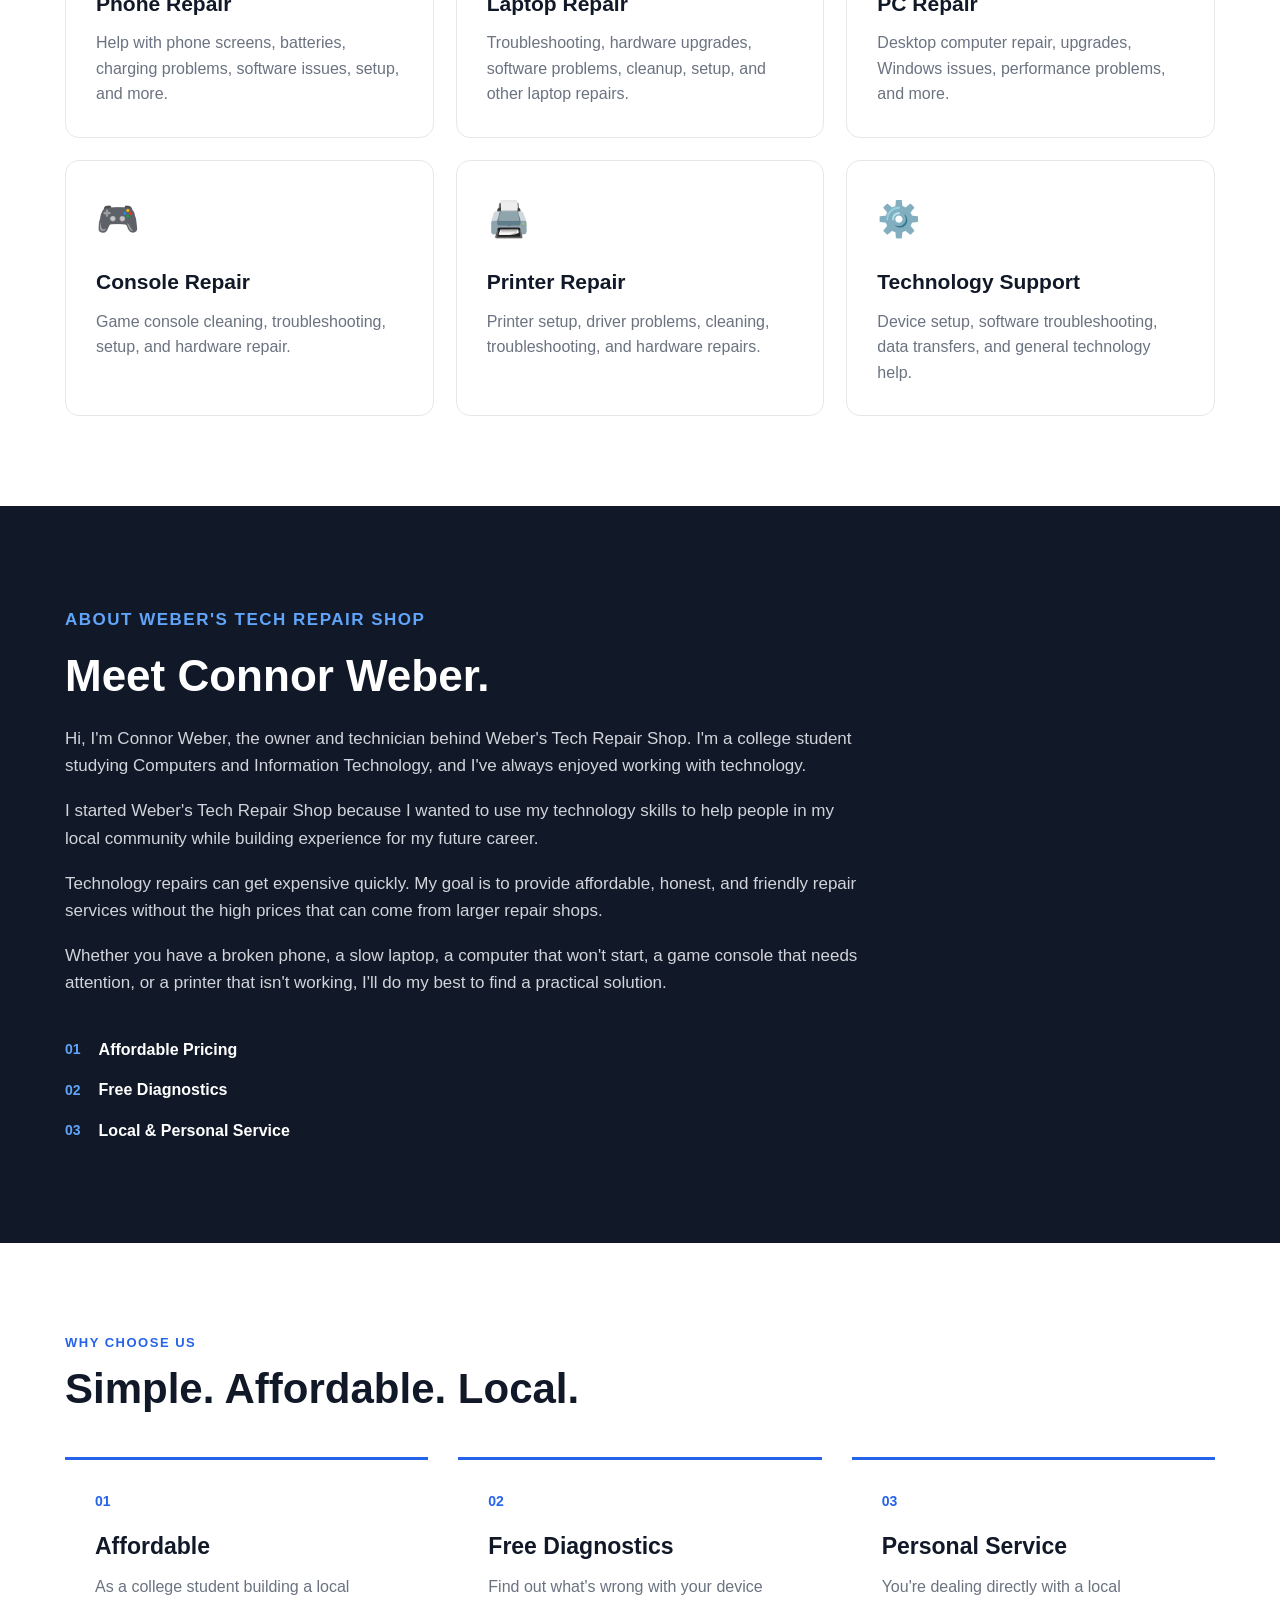
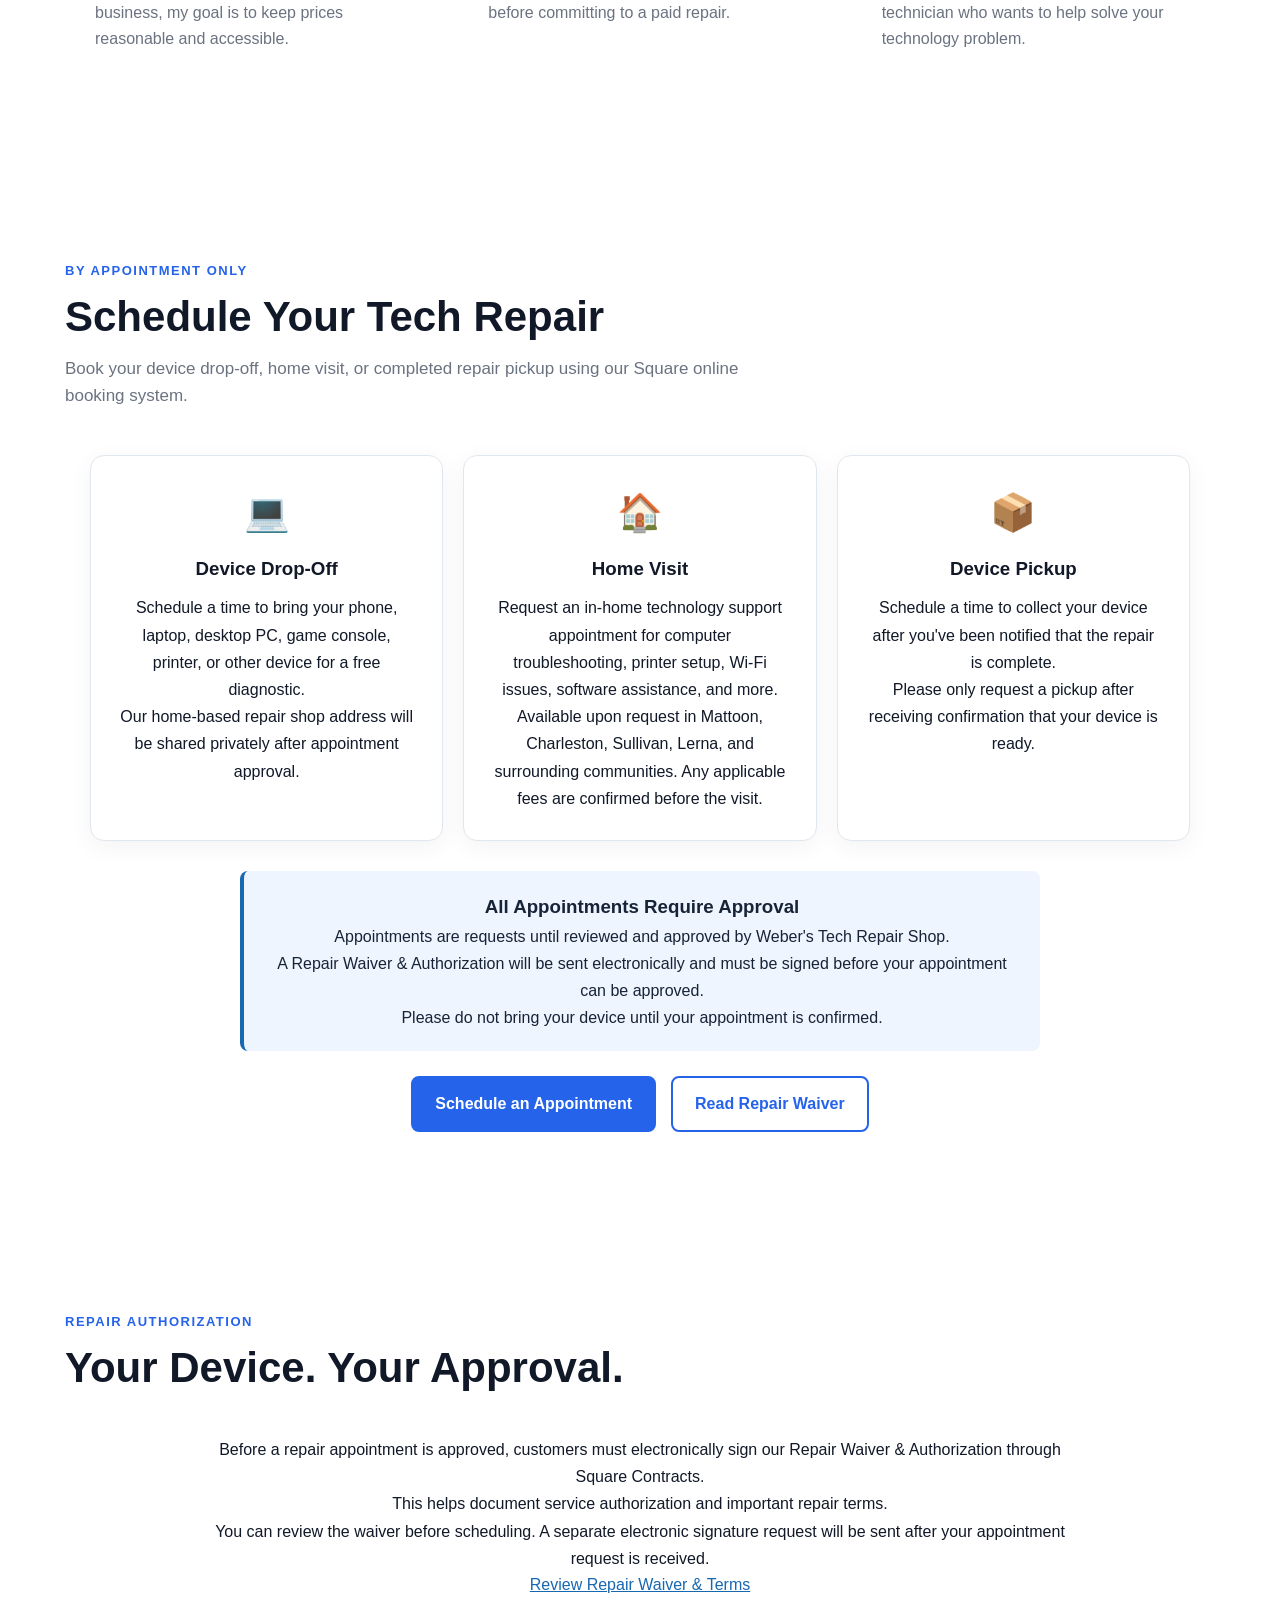
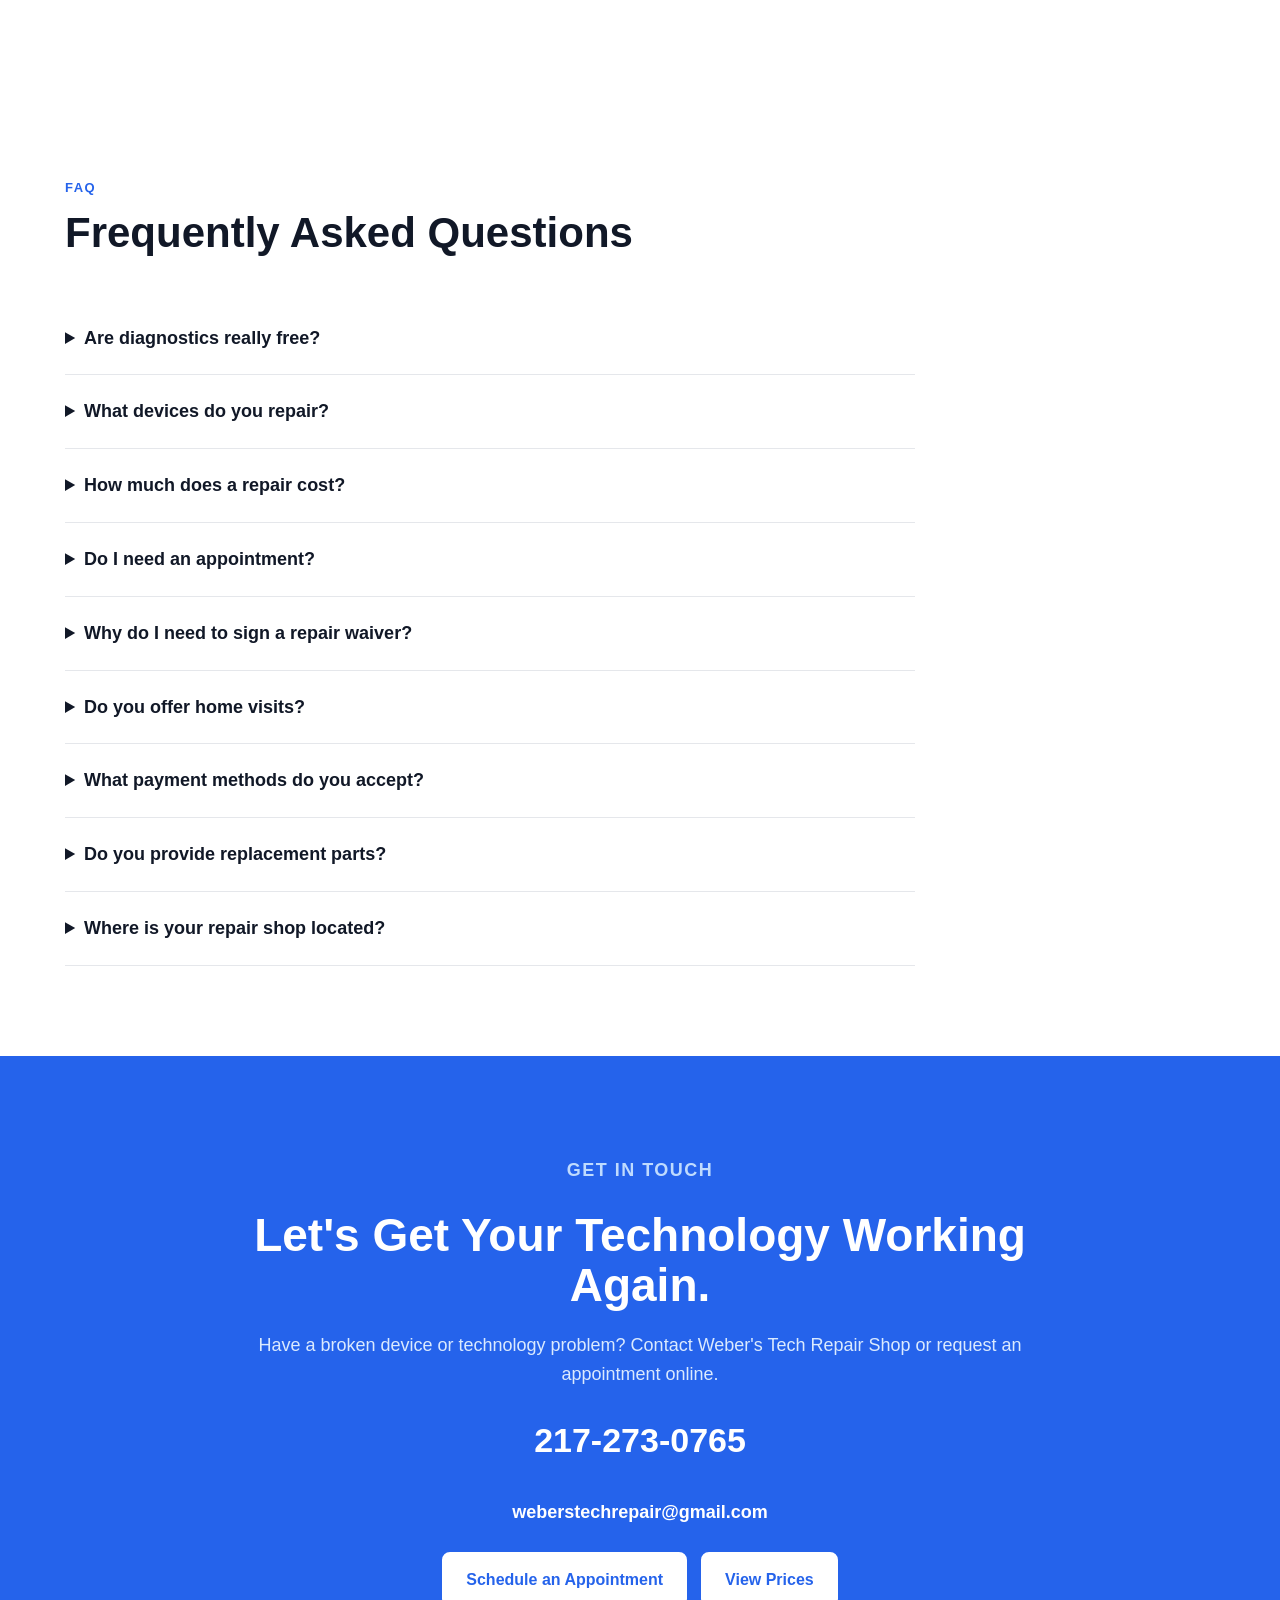
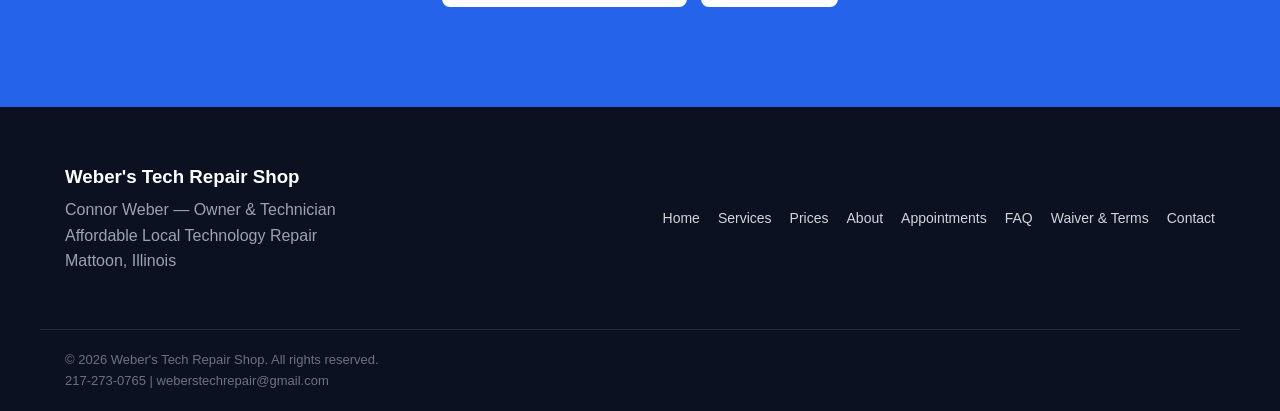
==== commit 510d9ed6: "Update index.html" ====
--- a/index.html
+++ b/index.html
@@ -2,101 +2,140 @@
 <!DOCTYPE html>
 <html lang="en">
 <head>
-<meta charset="UTF-8">
-<meta name="viewport" content="width=device-width, initial-scale=1.0">
-<meta name="description" content="Weber's Tech Repair Shop offers affordable local repair for phones, laptops, PCs, game consoles, printers and more in Mattoon, Illinois. Free diagnostics.">
-
-<title>Weber's Tech Repair Shop | Affordable Local Tech Repair</title>
-
-<link rel="stylesheet" href="style.css">
-
-<style>
-  .booking-notice {
-    background: #eef5ff;
-    border-left: 4px solid #1767b1;
-    padding: 20px;
-    margin: 20px 0;
-    border-radius: 8px;
-    color: #172336;
-    line-height: 1.6;
-  }
-
-  .booking-actions {
-    display: flex;
-    justify-content: center;
-    gap: 15px;
-    flex-wrap: wrap;
-    margin-top: 25px;
-  }
-
-  .terms-agreement {
-    display: flex;
-    align-items: flex-start;
-    gap: 12px;
-    margin: 20px 0;
-    line-height: 1.6;
-  }
-
-  .terms-agreement input {
-    width: auto !important;
-    margin-top: 6px;
-    flex-shrink: 0;
-  }
-
-  .terms-agreement a {
-    color: #1767b1;
-    text-decoration: underline;
-  }
-
-  .repair-form .form-help {
-    font-size: 0.9rem;
-    line-height: 1.5;
-    color: #526174;
-  }
-
-  .repair-form .form-select {
-    width: 100%;
-    box-sizing: border-box;
-  }
-
-  .service-details {
-    max-width: 800px;
-    margin: 0 auto;
-    text-align: center;
-  }
-
-  .service-details p {
-    margin: 15px 0;
-    line-height: 1.7;
-  }
-</style>
+  <meta charset="UTF-8">
+  <meta name="viewport" content="width=device-width, initial-scale=1.0">
+
+  <meta name="description"
+        content="Weber's Tech Repair Shop offers affordable phone, laptop, PC, console, and printer repairs in Mattoon, Illinois. Free diagnostics and convenient appointments.">
+
+  <title>Weber's Tech Repair Shop | Mattoon, IL</title>
+
+  <link rel="stylesheet" href="style.css">
+
+  <style>
+    html {
+      scroll-behavior: smooth;
+    }
+
+    .booking-notice {
+      background: #eef5ff;
+      border-left: 4px solid #1767b1;
+      padding: 20px;
+      margin: 24px auto;
+      border-radius: 8px;
+      color: #172336;
+      line-height: 1.7;
+      max-width: 800px;
+    }
+
+    .booking-notice h3 {
+      margin-top: 0;
+    }
+
+    .booking-actions {
+      display: flex;
+      justify-content: center;
+      flex-wrap: wrap;
+      gap: 15px;
+      margin-top: 25px;
+    }
+
+    .appointment-options {
+      display: grid;
+      grid-template-columns: repeat(3, minmax(0, 1fr));
+      gap: 20px;
+      margin: 30px auto;
+      max-width: 1100px;
+    }
+
+    .appointment-option {
+      background: #fff;
+      border: 1px solid #e1e7ef;
+      border-radius: 14px;
+      padding: 28px;
+      box-shadow: 0 6px 24px rgba(0, 0, 0, 0.05);
+      text-align: center;
+    }
+
+    .appointment-option .service-icon {
+      font-size: 2.3rem;
+      margin-bottom: 12px;
+    }
+
+    .appointment-option h3 {
+      margin-bottom: 10px;
+    }
+
+    .appointment-option p {
+      line-height: 1.7;
+    }
+
+    .appointment-details {
+      max-width: 800px;
+      margin: 0 auto;
+      text-align: center;
+    }
+
+    .appointment-details p {
+      line-height: 1.7;
+    }
+
+    .waiver-information {
+      max-width: 850px;
+      margin: 25px auto 0;
+      text-align: center;
+    }
+
+    .waiver-information p {
+      line-height: 1.7;
+    }
+
+    .waiver-information a {
+      color: #1767b1;
+      text-decoration: underline;
+    }
+
+    @media (max-width: 850px) {
+      .appointment-options {
+        grid-template-columns: 1fr;
+      }
+    }
+  </style>
 </head>
 
 <body>
 
+<!-- HEADER -->
+
 <header>
-<nav class="navbar">
-
-  <a href="index.html" class="logo">
-    <img src="logo.png" alt="Weber's Tech Repair Shop">
-  </a>
-
-  <div class="nav-links">
-    <a href="index.html">Home</a>
-    <a href="#services">Services</a>
-    <a href="prices.html">Prices</a>
-    <a href="#about">About</a>
-    <a href="#appointments">Appointments</a>
-    <a href="#faq">FAQ</a>
-    <a href="#contact">Contact</a>
-    <a href="waiver.html">Waiver &amp; Terms</a>
-  </div>
-
-  <a href="#repair" class="nav-button">
-    Request Repair
-  </a>
-
-</nav>
+  <nav class="navbar">
+
+    <a href="index.html" class="logo">
+      <img
+        src="logo.png"
+        alt="Weber's Tech Repair Shop Logo">
+    </a>
+
+    <div class="nav-links">
+      <a href="index.html">Home</a>
+      <a href="#services">Services</a>
+      <a href="prices.html">Prices</a>
+      <a href="#about">About</a>
+      <a href="#appointments">Appointments</a>
+      <a href="#faq">FAQ</a>
+      <a href="#contact">Contact</a>
+      <a href="waiver.html">Waiver &amp; Terms</a>
+    </div>
+
+    <a
+      href="https://app.squareup.com/appointments/book/hkiio83uwigmk5/L3M8JD759WEPA/start"
+      class="nav-button"
+      target="_blank"
+      rel="noopener noreferrer">
+      Book Appointment
+    </a>
+
+  </nav>
 </header>
 
 <main>
@@ -104,7 +143,9 @@
 <!-- HERO -->
 
 <section id="home" class="hero">
+
   <div class="hero-content">
+
     <div class="hero-text">
 
       <p class="eyebrow">
@@ -112,16 +153,18 @@
       </p>
 
       <h1>
-        Affordable Tech Repair for Your Everyday Devices.
+        Affordable Tech Repair for Your
+        Everyday Devices.
       </h1>
 
       <p class="hero-description">
-        Phones, laptops, PCs, game consoles, printers,
-        and more. Get friendly local technology help
-        without the high prices.
-
-        Device drop-offs and home visits are available
-        by approved appointment.
+        Phones, laptops, PCs, game consoles,
+        printers, and more. Get friendly,
+        local technology help without
+        the high prices.
+
+        Device drop-offs and home visits
+        are available by approved appointment.
       </p>
 
       <div class="hero-buttons">
@@ -134,11 +177,9 @@
           Schedule an Appointment
         </a>
 
-        <a href="#repair" class="button button-outline">
-          Request a Repair
-        </a>
-
-        <a href="prices.html" class="button button-outline">
+        <a
+          href="prices.html"
+          class="button button-outline">
           View Prices
         </a>
 
@@ -151,7 +192,9 @@
       </div>
 
     </div>
-  </div>
+
+  </div>
+
 </section>
 
 
@@ -160,19 +203,23 @@
 <section class="free-diagnostic">
 
   <div>
-    <p class="eyebrow">NO SURPRISES</p>
+
+    <p class="eyebrow">
+      NO SURPRISES
+    </p>
 
     <h2>FREE Diagnostics</h2>
 
     <p>
       Not sure what's wrong with your device?
-      Schedule an approved drop-off appointment
-      and I'll take a look for free.
-
-      You'll know what's wrong and what the repair
-      is expected to cost before any paid repair
-      work begins.
-    </p>
+      Schedule a drop-off appointment and
+      I'll take a look for free.
+
+      You'll know what's wrong and what the
+      repair is expected to cost before
+      any paid repair work begins.
+    </p>
+
   </div>
 
   <a href="prices.html" class="button">
@@ -187,15 +234,19 @@
 <section id="services" class="section">
 
   <div class="section-heading">
-    <p class="eyebrow">WHAT WE REPAIR</p>
+
+    <p class="eyebrow">
+      WHAT WE REPAIR
+    </p>
 
     <h2>Technology Services</h2>
 
     <p>
-      From everyday troubleshooting to hardware repairs,
-      Weber's Tech Repair Shop is here to help keep your
-      technology working.
-    </p>
+      From everyday troubleshooting to hardware
+      repairs, Weber's Tech Repair Shop is here
+      to help keep your technology working.
+    </p>
+
   </div>
 
   <div class="services-grid">
@@ -204,8 +255,9 @@
       <div class="service-icon">📱</div>
       <h3>Phone Repair</h3>
       <p>
-        Help with phone screens, batteries, charging
-        problems, software issues, setup, and more.
+        Help with phone screens, batteries,
+        charging problems, software issues,
+        setup, and more.
       </p>
     </div>
 
@@ -258,6 +310,7 @@
     </div>
 
   </div>
+
 </section>
 
 
@@ -266,6 +319,7 @@
 <section id="about" class="about-section">
 
   <div class="about-container">
+
     <div class="about-content">
 
       <p class="eyebrow">
@@ -275,18 +329,19 @@
       <h2>Meet Connor Weber.</h2>
 
       <p>
-        Hi, I'm Connor Weber, the owner and technician
-        behind Weber's Tech Repair Shop. I'm a college
-        student studying Computers and Information
-        Technology, and I've always enjoyed working
-        with technology.
+        Hi, I'm Connor Weber, the owner and
+        technician behind Weber's Tech Repair Shop.
+
+        I'm a college student studying Computers
+        and Information Technology, and I've
+        always enjoyed working with technology.
       </p>
 
       <p>
         I started Weber's Tech Repair Shop because
-        I wanted to use my technology skills to help
-        people in my local community while building
-        experience for my future career.
+        I wanted to use my technology skills to
+        help people in my local community while
+        building experience for my future career.
       </p>
 
       <p>
@@ -298,11 +353,11 @@
       </p>
 
       <p>
-        Whether you have a broken phone, a slow laptop,
-        a computer that won't start, a game console
-        that needs attention, or a printer that isn't
-        working, I'll do my best to find a practical
-        solution.
+        Whether you have a broken phone,
+        a slow laptop, a computer that won't
+        start, a game console that needs attention,
+        or a printer that isn't working,
+        I'll do my best to find a practical solution.
       </p>
 
       <div class="about-points">
@@ -325,6 +380,7 @@
       </div>
 
     </div>
+
   </div>
 
 </section>
@@ -335,108 +391,175 @@
 <section class="section">
 
   <div class="section-heading">
-    <p class="eyebrow">WHY CHOOSE US</p>
+
+    <p class="eyebrow">
+      WHY CHOOSE US
+    </p>
+
     <h2>Simple. Affordable. Local.</h2>
+
   </div>
 
   <div class="features-grid">
 
     <div class="feature">
+
       <div class="feature-number">01</div>
+
       <h3>Affordable</h3>
-      <p>
-        As a college student building a local business,
-        my goal is to keep prices reasonable and accessible.
-      </p>
+
+      <p>
+        As a college student building a local
+        business, my goal is to keep prices
+        reasonable and accessible.
+      </p>
+
     </div>
 
     <div class="feature">
+
       <div class="feature-number">02</div>
+
       <h3>Free Diagnostics</h3>
-      <p>
-        Find out what's wrong with your device before
-        committing to a paid repair.
-      </p>
+
+      <p>
+        Find out what's wrong with your device
+        before committing to a paid repair.
+      </p>
+
     </div>
 
     <div class="feature">
+
       <div class="feature-number">03</div>
+
       <h3>Personal Service</h3>
-      <p>
-        You're dealing directly with a local technician
-        who wants to help solve your technology problem.
-      </p>
-    </div>
-
-  </div>
+
+      <p>
+        You're dealing directly with a local
+        technician who wants to help solve
+        your technology problem.
+      </p>
+
+    </div>
+
+  </div>
+
 </section>
 
 
-<!-- SQUARE APPOINTMENTS -->
+<!-- APPOINTMENTS -->
 
 <section id="appointments" class="section">
 
   <div class="section-heading">
 
-    <p class="eyebrow">BY APPOINTMENT ONLY</p>
+    <p class="eyebrow">
+      BY APPOINTMENT ONLY
+    </p>
 
     <h2>Schedule Your Tech Repair</h2>
 
     <p>
-      Weber's Tech Repair Shop offers device drop-offs
-      at our home-based repair shop and home visits
-      in Mattoon and surrounding towns.
-    </p>
-
-  </div>
-
-  <div class="service-details">
+      Book your device drop-off, home visit,
+      or completed repair pickup using
+      our Square online booking system.
+    </p>
+
+  </div>
+
+  <div class="appointment-options">
+
+    <div class="appointment-option">
+
+      <div class="service-icon">💻</div>
+
+      <h3>Device Drop-Off</h3>
+
+      <p>
+        Schedule a time to bring your phone,
+        laptop, desktop PC, game console,
+        printer, or other device for a
+        free diagnostic.
+      </p>
+
+      <p>
+        Our home-based repair shop address
+        will be shared privately after
+        appointment approval.
+      </p>
+
+    </div>
+
+    <div class="appointment-option">
+
+      <div class="service-icon">🏠</div>
+
+      <h3>Home Visit</h3>
+
+      <p>
+        Request an in-home technology support
+        appointment for computer troubleshooting,
+        printer setup, Wi-Fi issues,
+        software assistance, and more.
+      </p>
+
+      <p>
+        Available upon request in Mattoon,
+        Charleston, Sullivan, Lerna,
+        and surrounding communities.
+        Any applicable fees are confirmed
+        before the visit.
+      </p>
+
+    </div>
+
+    <div class="appointment-option">
+
+      <div class="service-icon">📦</div>
+
+      <h3>Device Pickup</h3>
+
+      <p>
+        Schedule a time to collect your device
+        after you've been notified that
+        the repair is complete.
+      </p>
+
+      <p>
+        Please only request a pickup after
+        receiving confirmation that your
+        device is ready.
+      </p>
+
+    </div>
+
+  </div>
+
+  <div class="appointment-details">
 
     <div class="booking-notice">
 
-      <h3>Appointments Require Approval</h3>
-
-      <p>
-        All appointment requests must be reviewed and
-        approved before they are confirmed.
-      </p>
-
-      <p>
-        Please do not bring your device until you
-        receive appointment confirmation.
-      </p>
-
-      <p>
-        Our home-based drop-off address is shared
-        privately after your appointment is approved.
-      </p>
-
-    </div>
-
-    <h3>Device Drop-Offs</h3>
-
-    <p>
-      Schedule a convenient time to bring in your
-      phone, computer, console, printer, or other
-      device. Devices are documented at intake and
-      cleaned using manufacturer-appropriate procedures.
-    </p>
-
-    <h3>Home Visits</h3>
-
-    <p>
-      Home visits may be requested in Mattoon,
-      Charleston, Sullivan, Lerna, and surrounding
-      communities for computer troubleshooting,
-      printer setup, Wi-Fi issues, and general
-      technology assistance.
-    </p>
-
-    <p>
-      Home visit availability and any applicable
-      travel or service fees will be confirmed
-      before your appointment.
-    </p>
+      <h3>All Appointments Require Approval</h3>
+
+      <p>
+        Appointments are requests until reviewed
+        and approved by Weber's Tech Repair Shop.
+      </p>
+
+      <p>
+        A Repair Waiver &amp; Authorization
+        will be sent electronically and
+        must be signed before your appointment
+        can be approved.
+      </p>
+
+      <p>
+        Please do not bring your device
+        until your appointment is confirmed.
+      </p>
+
+    </div>
 
     <div class="booking-actions">
 
@@ -448,227 +571,60 @@
         Schedule an Appointment
       </a>
 
-      <a href="#repair" class="button button-outline">
-        Ask About a Repair
+      <a
+        href="waiver.html"
+        class="button button-outline">
+        Read Repair Waiver
       </a>
 
     </div>
 
   </div>
+
 </section>
 
 
-<!-- REPAIR REQUEST FORM -->
-
-<section id="repair" class="repair-section">
-
-  <div class="repair-container">
-
-    <div class="repair-info">
-
-      <p class="eyebrow">NEED HELP?</p>
-
-      <h2>Tell Me What's Going On.</h2>
-
-      <p>
-        Fill out the form with information about your
-        device and the problem you're experiencing.
-      </p>
-
-      <p>
-        Diagnostics are free. I'll use the information
-        to understand what you need help with and
-        get in contact with you.
-      </p>
-
-      <p>
-        This form is for repair inquiries.
-        To request a specific appointment date
-        and time, please use our Square
-        appointment booking page.
-      </p>
-
-      <div class="phone-box">
-
-        <span>Prefer to call?</span>
-
-        <a href="tel:2172730765">
-          217-273-0765
-        </a>
-
-        <span style="margin-top:15px">
-          Or email:
-        </span>
-
-        <a href="mailto:weberstechrepair@gmail.com">
-          weberstechrepair@gmail.com
-        </a>
-
-      </div>
-
-    </div>
-
-    <form
-      class="repair-form"
-      id="repairForm"
-      action="https://formspree.io/f/maeqobgb"
-      method="POST">
-
-      <label for="name">Name</label>
-
-      <input
-        type="text"
-        id="name"
-        name="name"
-        placeholder="Your name"
-        required>
-
-      <label for="phone">Phone Number</label>
-
-      <input
-        type="tel"
-        id="phone"
-        name="phone"
-        placeholder="217-000-0000"
-        required>
-
-      <label for="email">Email</label>
-
-      <input
-        type="email"
-        id="email"
-        name="email"
-        placeholder="you@example.com">
-
-      <label for="device">Device</label>
-
-      <select
-        id="device"
-        name="device"
-        class="form-select"
-        required>
-
-        <option value="">Select a device</option>
-        <option value="Phone">Phone</option>
-        <option value="Laptop">Laptop</option>
-        <option value="Desktop PC">Desktop PC</option>
-        <option value="Game Console">Game Console</option>
-        <option value="Printer">Printer</option>
-        <option value="Tablet">Tablet</option>
-        <option value="Other">Other</option>
-
-      </select>
-
-      <label for="problem">What's wrong?</label>
-
-      <textarea
-        id="problem"
-        name="problem"
-        rows="5"
-        placeholder="Describe the problem you're having..."
-        required></textarea>
-
-      <label for="service-type">
-        Preferred Service Type
-      </label>
-
-      <select
-        id="service-type"
-        name="service_type"
-        class="form-select"
-        required>
-
-        <option value="">Choose an option</option>
-        <option value="Device Drop-Off">
-          Device Drop-Off
-        </option>
-        <option value="Home Visit">
-          Home Visit
-        </option>
-        <option value="Not Sure">
-          Not Sure
-        </option>
-
-      </select>
-
-      <label for="payment-method">
-        Preferred Payment Method
-      </label>
-
-      <select
-        id="payment-method"
-        name="payment_preference"
-        class="form-select"
-        required>
-
-        <option value="Cash">Cash</option>
-
-        <option value="Online Invoice">
-          Online Invoice (if available)
-        </option>
-
-      </select>
-
-      <p class="form-help">
-        Diagnostics are free. No payment is collected
-        through this form. Any paid repair requires
-        your approval before work begins.
-      </p>
-
-      <input
-        type="hidden"
-        name="terms_version"
-        value="2026-10-09">
-
-      <label for="agreement-name">
-        Full Name for Terms Acknowledgment
-      </label>
-
-      <input
-        type="text"
-        id="agreement-name"
-        name="agreement_name"
-        placeholder="Your full name"
-        required>
-
-      <label class="terms-agreement">
-
-        <input
-          type="checkbox"
-          name="terms_acknowledged"
-          value="Yes"
-          required>
-
-        <span>
-          I confirm that I own this device or am
-          authorized to request service. I have
-          read and agree to Weber's Tech Repair Shop's
-          <a
-            href="waiver.html"
-            target="_blank"
-            rel="noopener noreferrer">
-            Repair Waiver &amp; Terms
-          </a>.
-          I understand that repair services involve
-          certain risks, that appointments must be
-          approved before confirmation, and that
-          additional authorization may be required
-          when I drop off my device.
-        </span>
-
-      </label>
-
-      <button
-        type="submit"
-        class="button form-button">
-        Submit Repair Request
-      </button>
-
-      <p id="form-message" class="form-message"></p>
-
-    </form>
-
-  </div>
+<!-- WAIVER INFORMATION -->
+
+<section class="section">
+
+  <div class="section-heading">
+
+    <p class="eyebrow">
+      REPAIR AUTHORIZATION
+    </p>
+
+    <h2>Your Device. Your Approval.</h2>
+
+  </div>
+
+  <div class="waiver-information">
+
+    <p>
+      Before a repair appointment is approved,
+      customers must electronically sign our
+      Repair Waiver &amp; Authorization through
+      Square Contracts.
+    </p>
+
+    <p>
+      This helps document service authorization
+      and important repair terms.
+    </p>
+
+    <p>
+      You can review the waiver before scheduling.
+      A separate electronic signature request
+      will be sent after your appointment request
+      is received.
+    </p>
+
+    <a href="waiver.html">
+      Review Repair Waiver &amp; Terms
+    </a>
+
+  </div>
+
 </section>
 
 
@@ -677,82 +633,149 @@
 <section id="faq" class="section">
 
   <div class="section-heading">
+
     <p class="eyebrow">FAQ</p>
+
     <h2>Frequently Asked Questions</h2>
+
   </div>
 
   <div class="faq-container">
 
     <details>
-      <summary>Are diagnostics really free?</summary>
-      <p>
-        Yes. Diagnostics are free. I'll look at the
-        device, identify the problem as best as possible,
-        and explain what needs to be done before you
-        decide whether to move forward with a paid repair.
+      <summary>
+        Are diagnostics really free?
+      </summary>
+
+      <p>
+        Yes. Diagnostics are free. I'll inspect
+        your device and explain what needs
+        to be done before you decide whether
+        to move forward with a paid repair.
       </p>
     </details>
 
     <details>
-      <summary>What devices do you repair?</summary>
-      <p>
-        I work with phones, laptops, desktop PCs,
-        game consoles, printers, tablets, and other
-        everyday technology. Contact me if you're
-        unsure whether I can help with your device.
+      <summary>
+        What devices do you repair?
+      </summary>
+
+      <p>
+        I work with phones, laptops,
+        desktop PCs, game consoles,
+        printers, tablets, and other
+        everyday technology.
       </p>
     </details>
 
     <details>
-      <summary>How much does a repair cost?</summary>
-      <p>
-        Prices depend on the device, problem, and
-        parts required. Check the Prices page for
-        starting prices. You'll receive an estimate
+      <summary>
+        How much does a repair cost?
+      </summary>
+
+      <p>
+        Prices depend on the device,
+        problem, and parts required.
+        Check the Prices page for
+        starting prices.
+
+        You'll receive an estimate
         before paid repair work begins.
       </p>
     </details>
 
     <details>
-      <summary>Do I need an appointment?</summary>
-      <p>
-        Yes. Device drop-offs, pickups, and home visits
-        are by approved appointment only. You can
-        request an appointment using the Square
-        booking link on this website.
+      <summary>
+        Do I need an appointment?
+      </summary>
+
+      <p>
+        Yes. Device drop-offs, pickups,
+        and home visits are by approved
+        appointment only.
+
+        You can request an appointment
+        through our Square booking page.
       </p>
     </details>
 
     <details>
-      <summary>Do you offer home visits?</summary>
-      <p>
-        Yes. Home visits are available upon request
-        in Mattoon and surrounding towns. Availability
-        and any applicable fees are confirmed before
+      <summary>
+        Why do I need to sign a repair waiver?
+      </summary>
+
+      <p>
+        The waiver documents your authorization
+        for repair services and explains
+        important repair terms and risks.
+
+        You'll receive a separate electronic
+        waiver through Square Contracts
+        before your appointment is approved.
+      </p>
+    </details>
+
+    <details>
+      <summary>
+        Do you offer home visits?
+      </summary>
+
+      <p>
+        Yes. Home visits are available
+        upon request in Mattoon and
+        surrounding communities.
+
+        Availability and applicable
+        fees will be confirmed before
         the appointment.
       </p>
     </details>
 
     <details>
-      <summary>What payment methods do you accept?</summary>
-      <p>
-        Cash is accepted. Secure online invoice
-        payments may also be available by arrangement.
-        Payment details are provided before any
-        paid work begins.
+      <summary>
+        What payment methods do you accept?
+      </summary>
+
+      <p>
+        Cash is accepted. Secure online
+        invoice payments may also be
+        available by arrangement.
+
+        Payment details are provided
+        before any paid repair work begins.
       </p>
     </details>
 
     <details>
-      <summary>Do you provide the parts?</summary>
-      <p>
-        Parts can be ordered when needed. Parts
-        are generally charged separately from
-        repair labor.
+      <summary>
+        Do you provide replacement parts?
+      </summary>
+
+      <p>
+        Parts can be ordered when needed.
+        Parts are generally charged
+        separately from repair labor.
       </p>
     </details>
 
-  </div>
+    <details>
+      <summary>
+        Where is your repair shop located?
+      </summary>
+
+      <p>
+        Weber's Tech Repair Shop is a
+        home-based business in Mattoon,
+        Illinois.
+
+        The exact drop-off address is
+        provided privately after your
+        appointment is approved.
+      </p>
+    </details>
+
+  </div>
+
 </section>
 
 
@@ -762,13 +785,18 @@
 
   <div class="contact-content">
 
-    <p class="eyebrow">GET IN TOUCH</p>
-
-    <h2>Let's Get Your Technology Working Again.</h2>
+    <p class="eyebrow">
+      GET IN TOUCH
+    </p>
+
+    <h2>
+      Let's Get Your Technology Working Again.
+    </h2>
 
     <p>
       Have a broken device or technology problem?
-      Contact Connor at Weber's Tech Repair Shop.
+      Contact Weber's Tech Repair Shop or
+      request an appointment online.
     </p>
 
     <a
@@ -780,7 +808,7 @@
     <p>
       <a
         href="mailto:weberstechrepair@gmail.com"
-        style="color:white;font-weight:700">
+        style="color:white;font-weight:700;">
         weberstechrepair@gmail.com
       </a>
     </p>
@@ -795,17 +823,16 @@
         Schedule an Appointment
       </a>
 
-      <a href="#repair" class="button button-outline">
-        Request a Repair
-      </a>
-
-      <a href="prices.html" class="button button-outline">
+      <a
+        href="prices.html"
+        class="button button-outline">
         View Prices
       </a>
 
     </div>
 
   </div>
+
 </section>
 
 </main>
@@ -827,6 +854,10 @@
 
       <p>
         Affordable Local Technology Repair
+      </p>
+
+      <p>
+        Mattoon, Illinois
       </p>
 
     </div>
@@ -838,7 +869,7 @@
       <a href="prices.html">Prices</a>
       <a href="#about">About</a>
       <a href="#appointments">Appointments</a>
-      <a href="#repair">Repair Request</a>
+      <a href="#faq">FAQ</a>
       <a href="waiver.html">Waiver &amp; Terms</a>
       <a href="#contact">Contact</a>
 
@@ -849,7 +880,7 @@
   <div class="copyright">
 
     <p>
-      © 2026 Weber's Tech Repair Shop.
+      &copy; 2026 Weber's Tech Repair Shop.
       All rights reserved.
     </p>
 
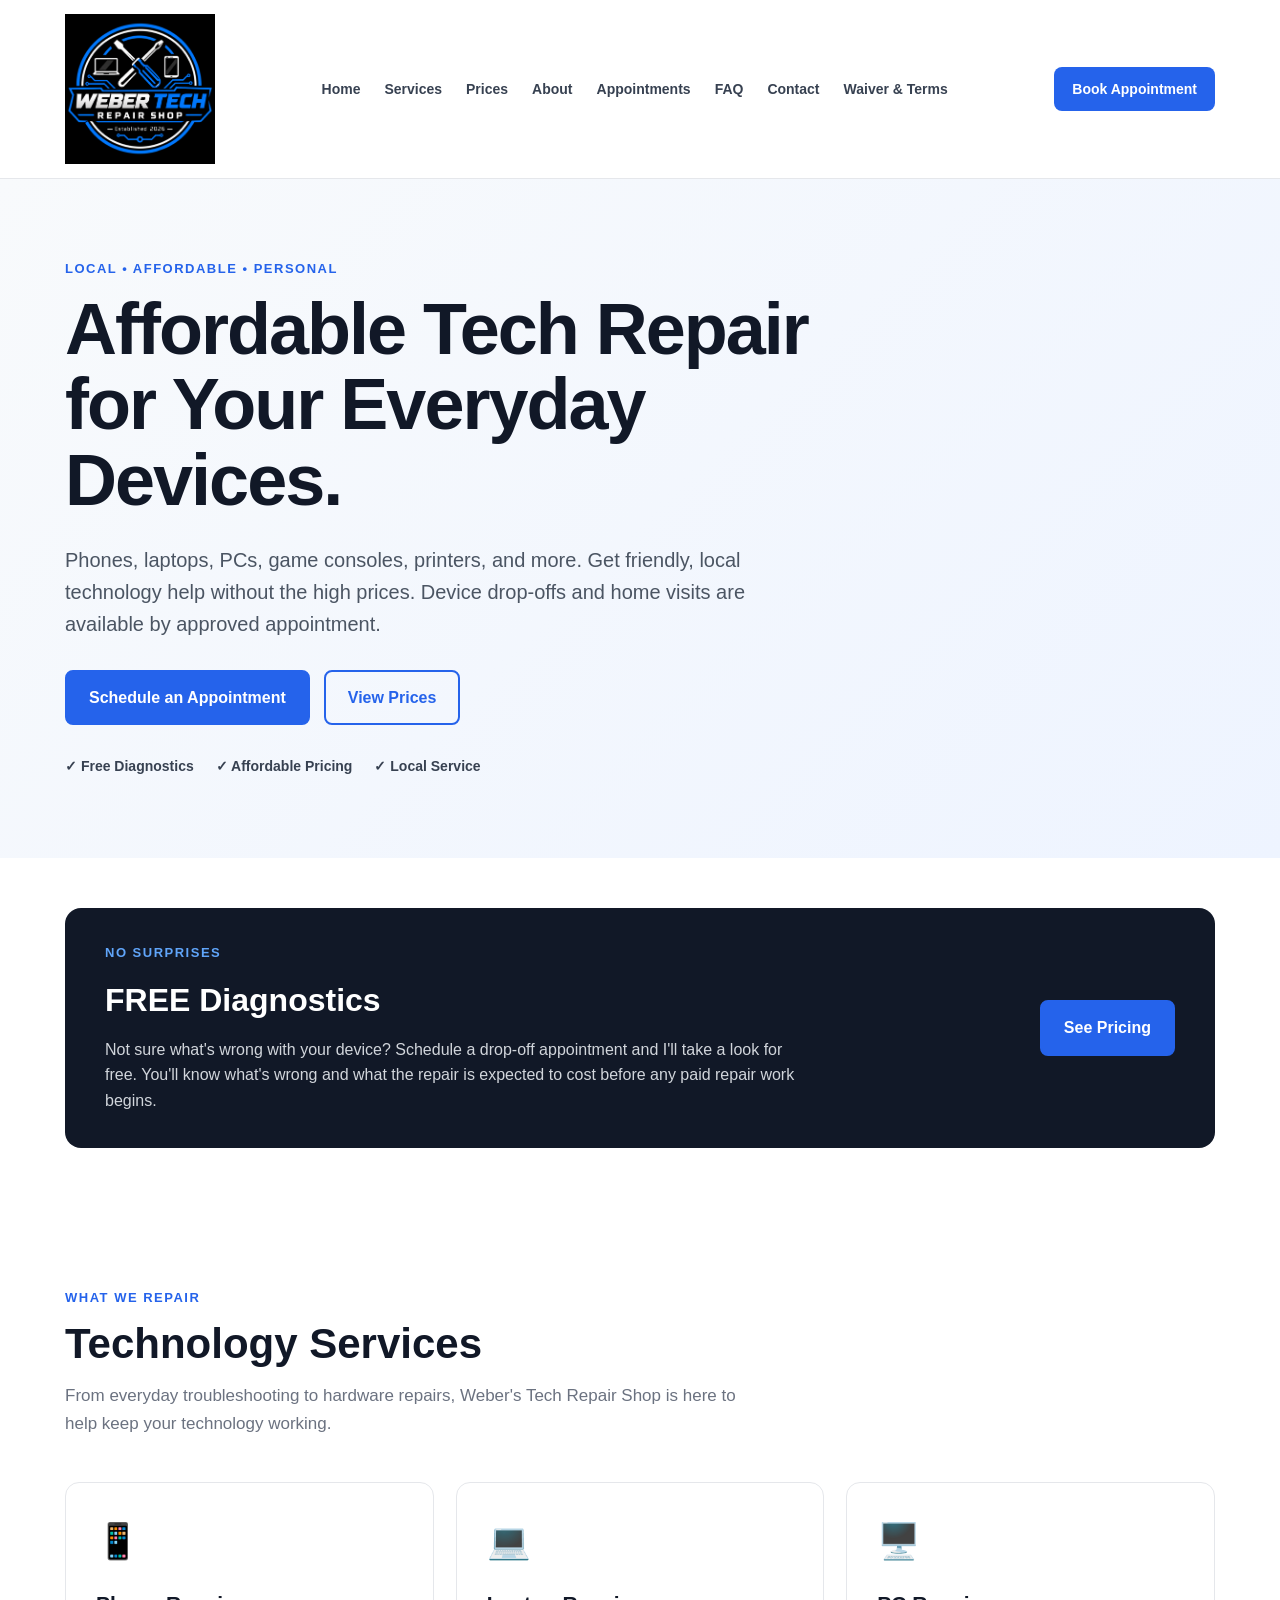
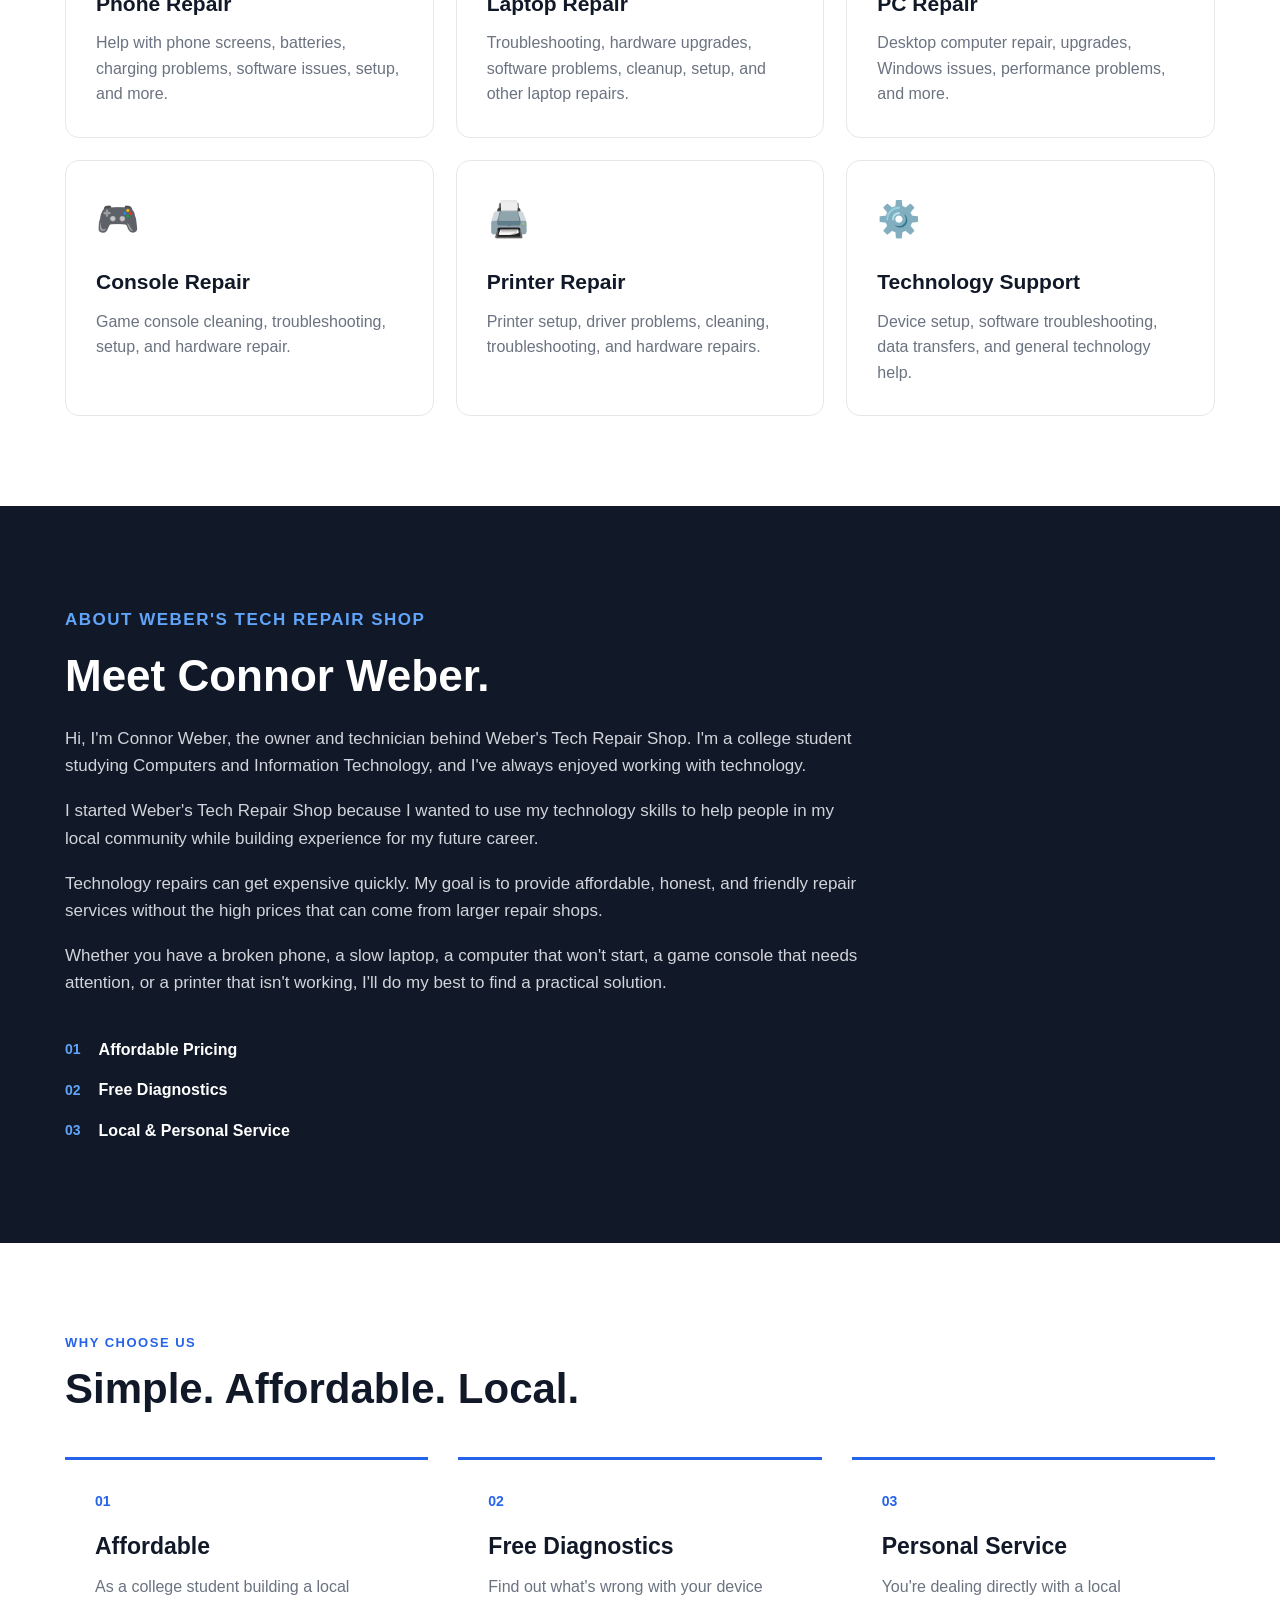
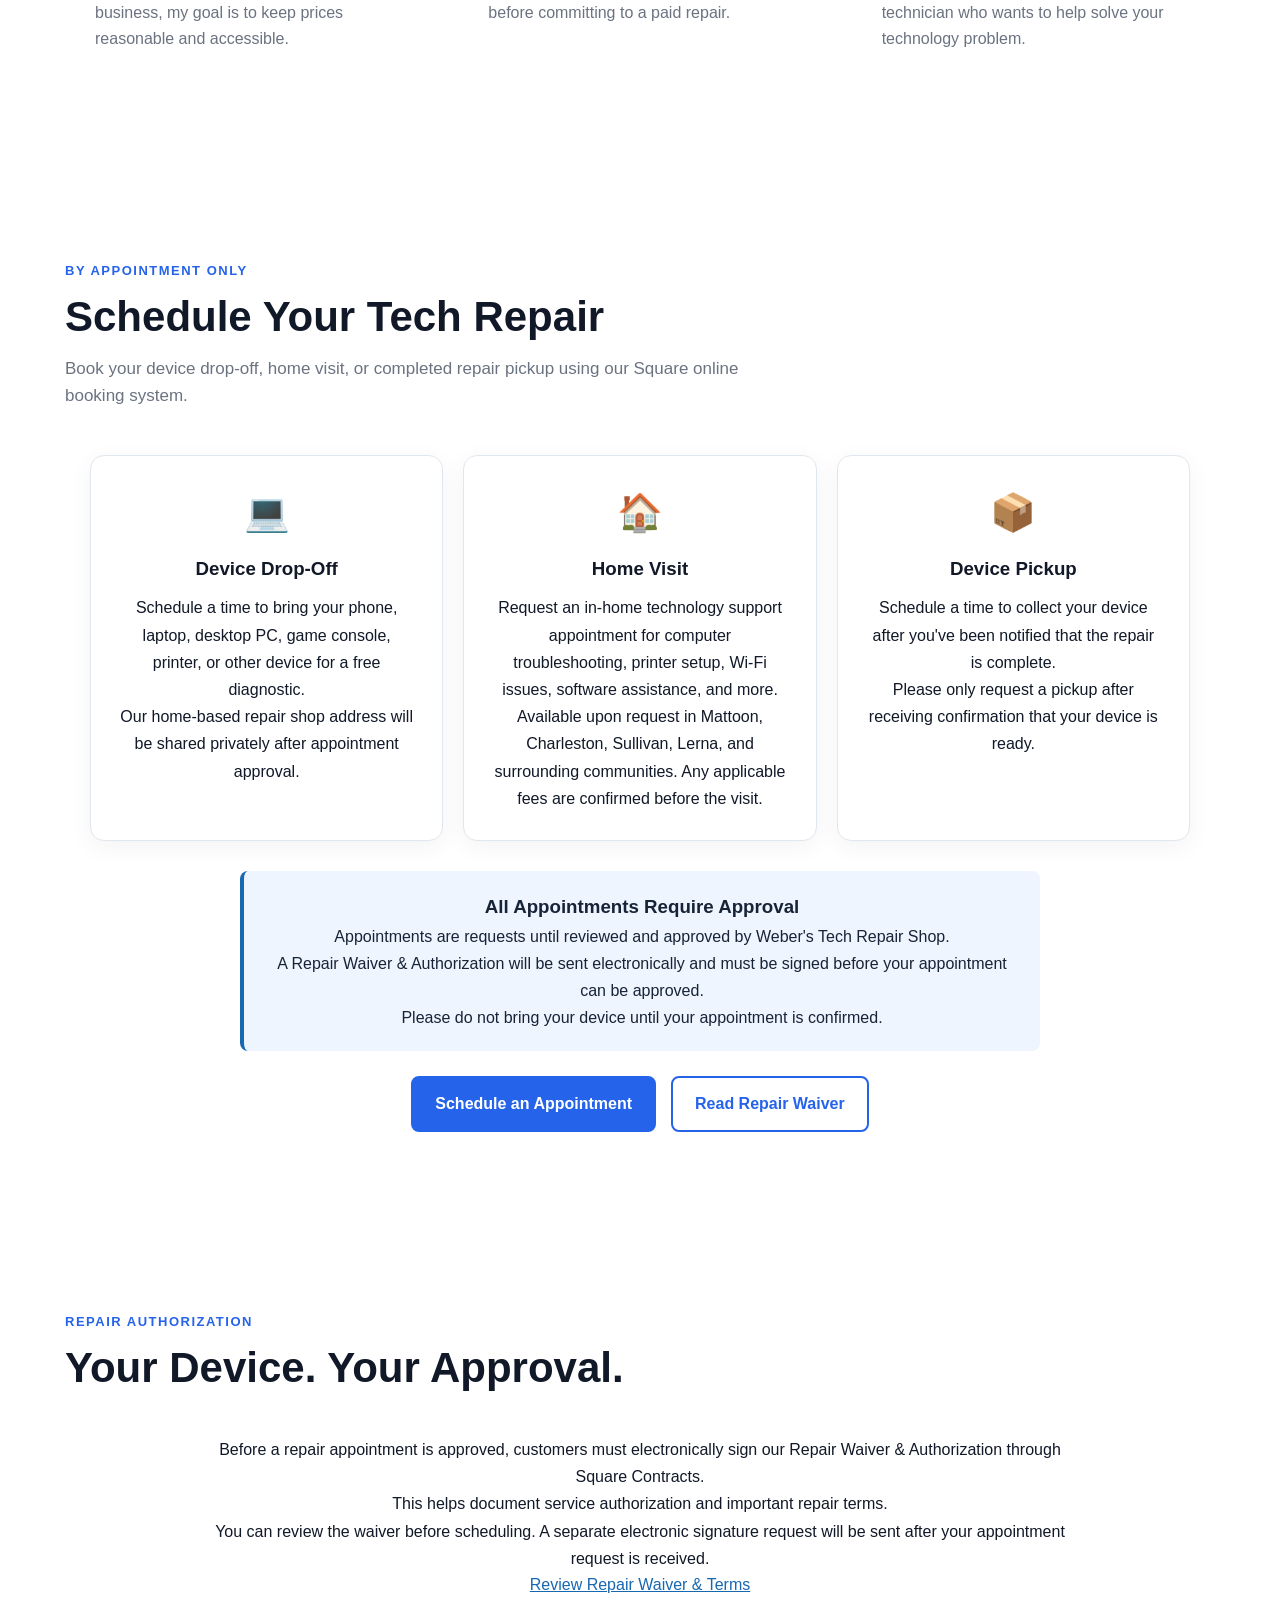
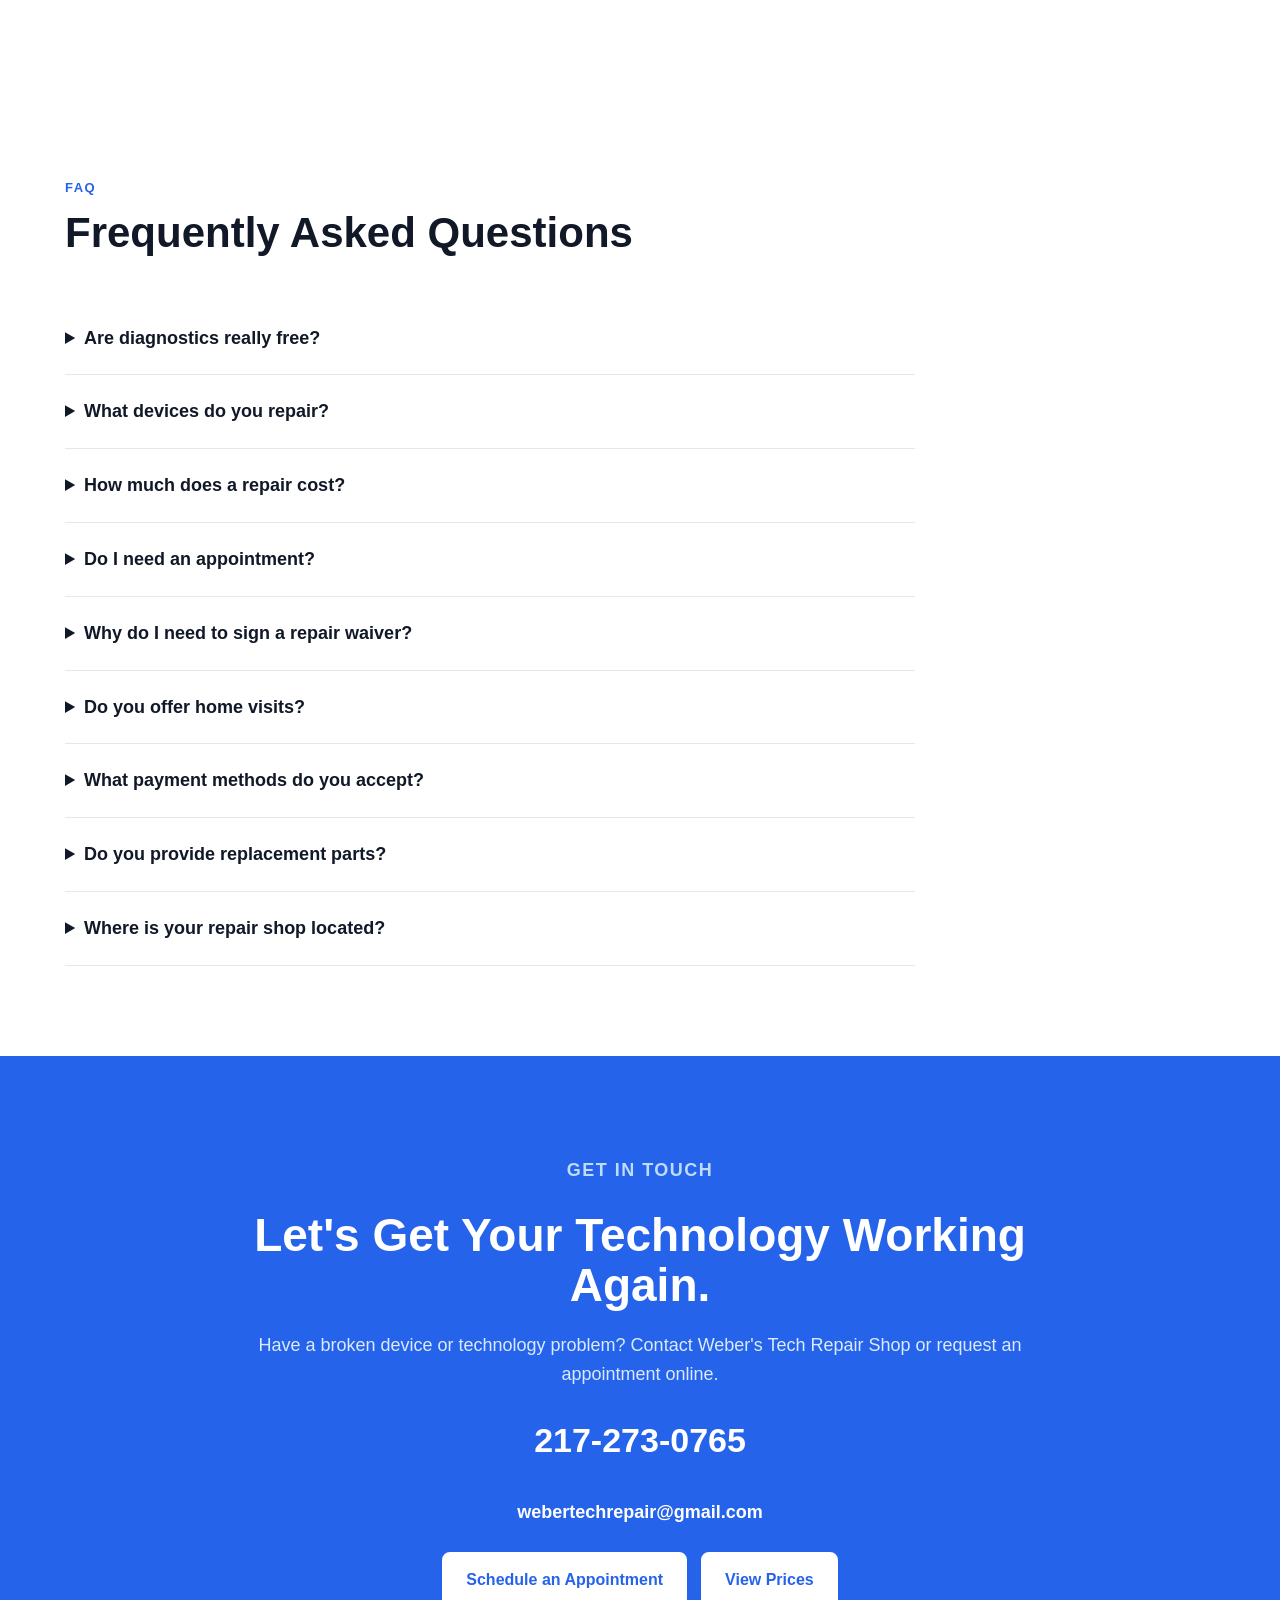
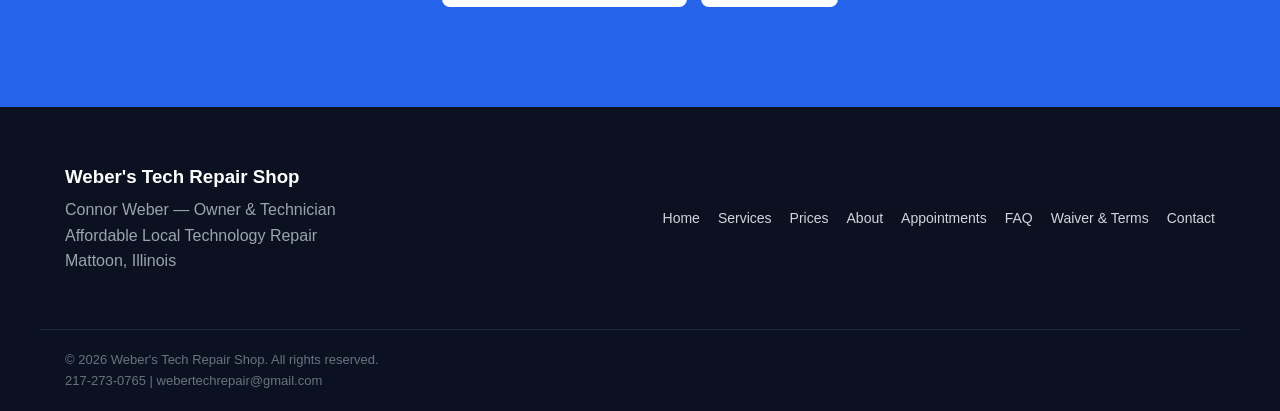
==== commit f9d7f91f: "Update index.html" ====
--- a/index.html
+++ b/index.html
@@ -807,9 +807,9 @@
 
     <p>
       <a
-        href="mailto:weberstechrepair@gmail.com"
+        href="mailto:webertechrepair@gmail.com"
         style="color:white;font-weight:700;">
-        weberstechrepair@gmail.com
+        webertechrepair@gmail.com
       </a>
     </p>
 
@@ -886,8 +886,8 @@
 
     <p>
       217-273-0765 |
-      <a href="mailto:weberstechrepair@gmail.com">
-        weberstechrepair@gmail.com
+      <a href="mailto:webertechrepair@gmail.com">
+        webertechrepair@gmail.com
       </a>
     </p>
 
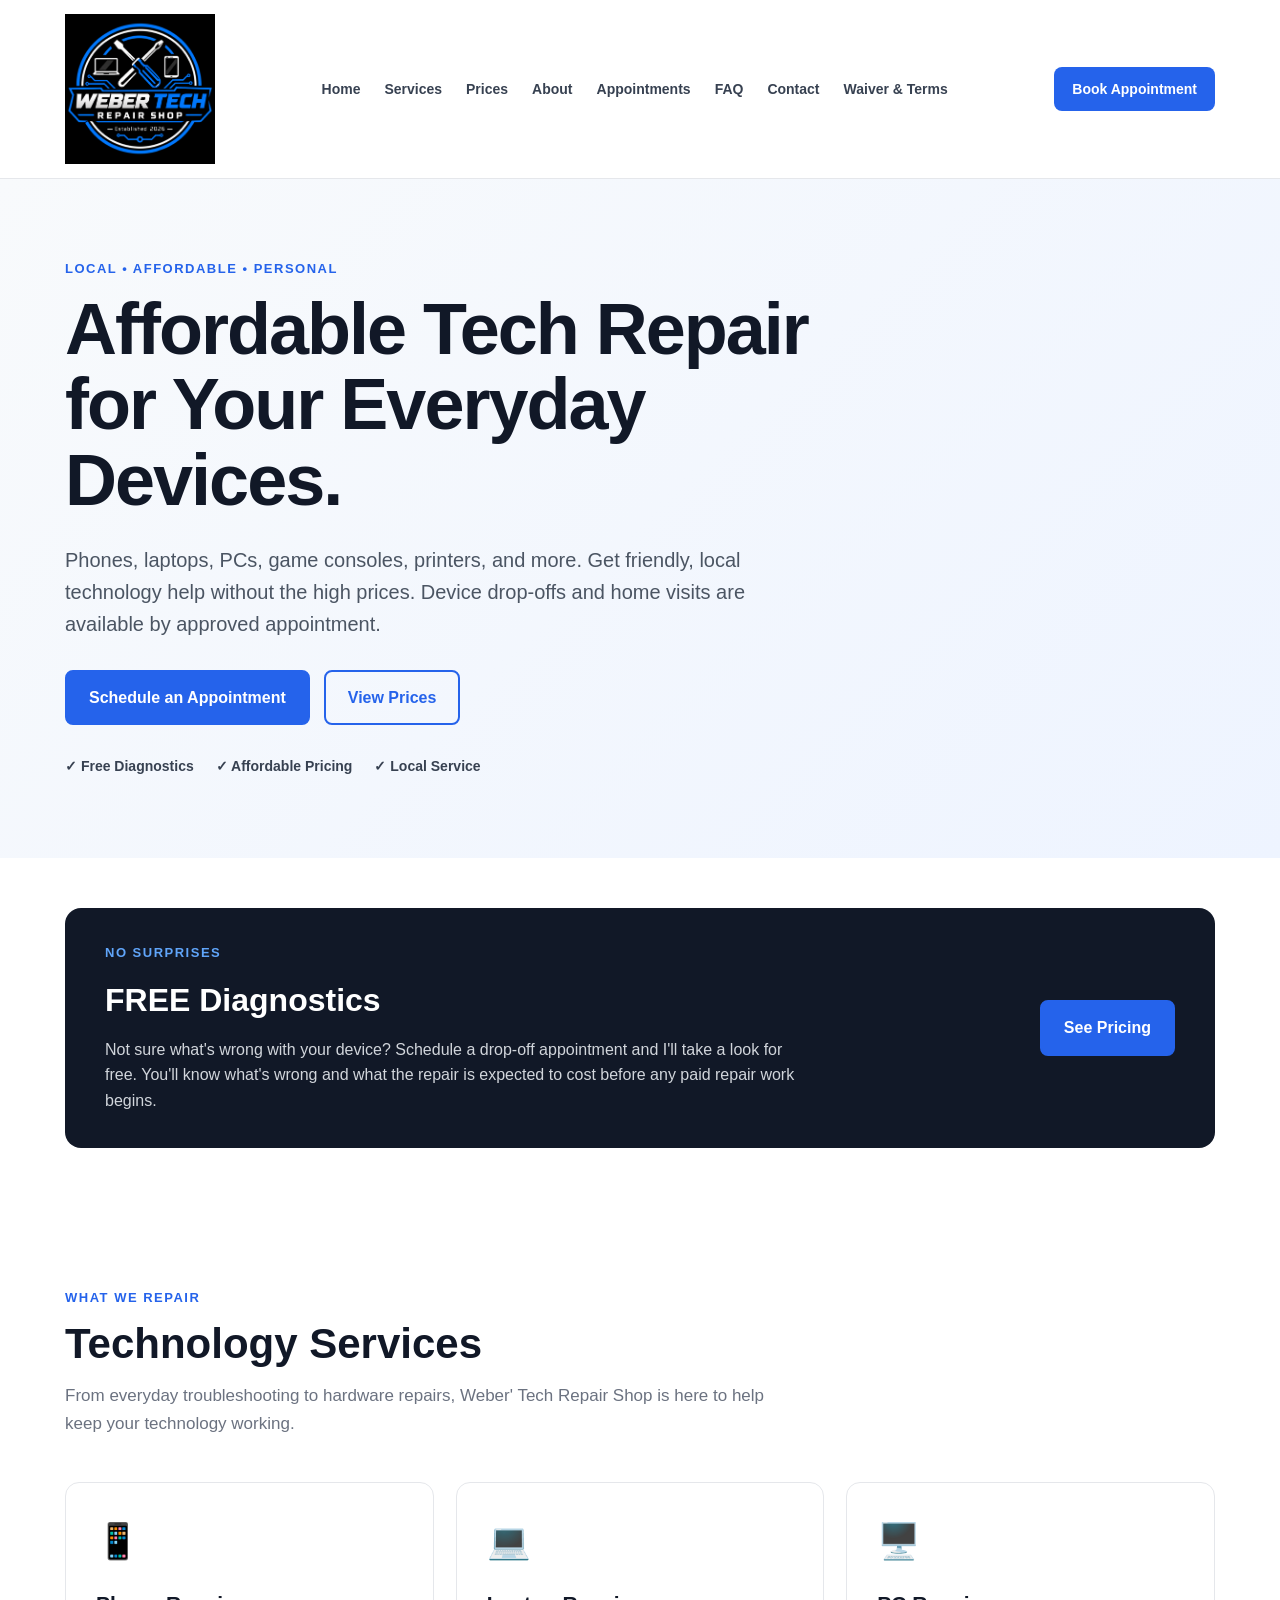
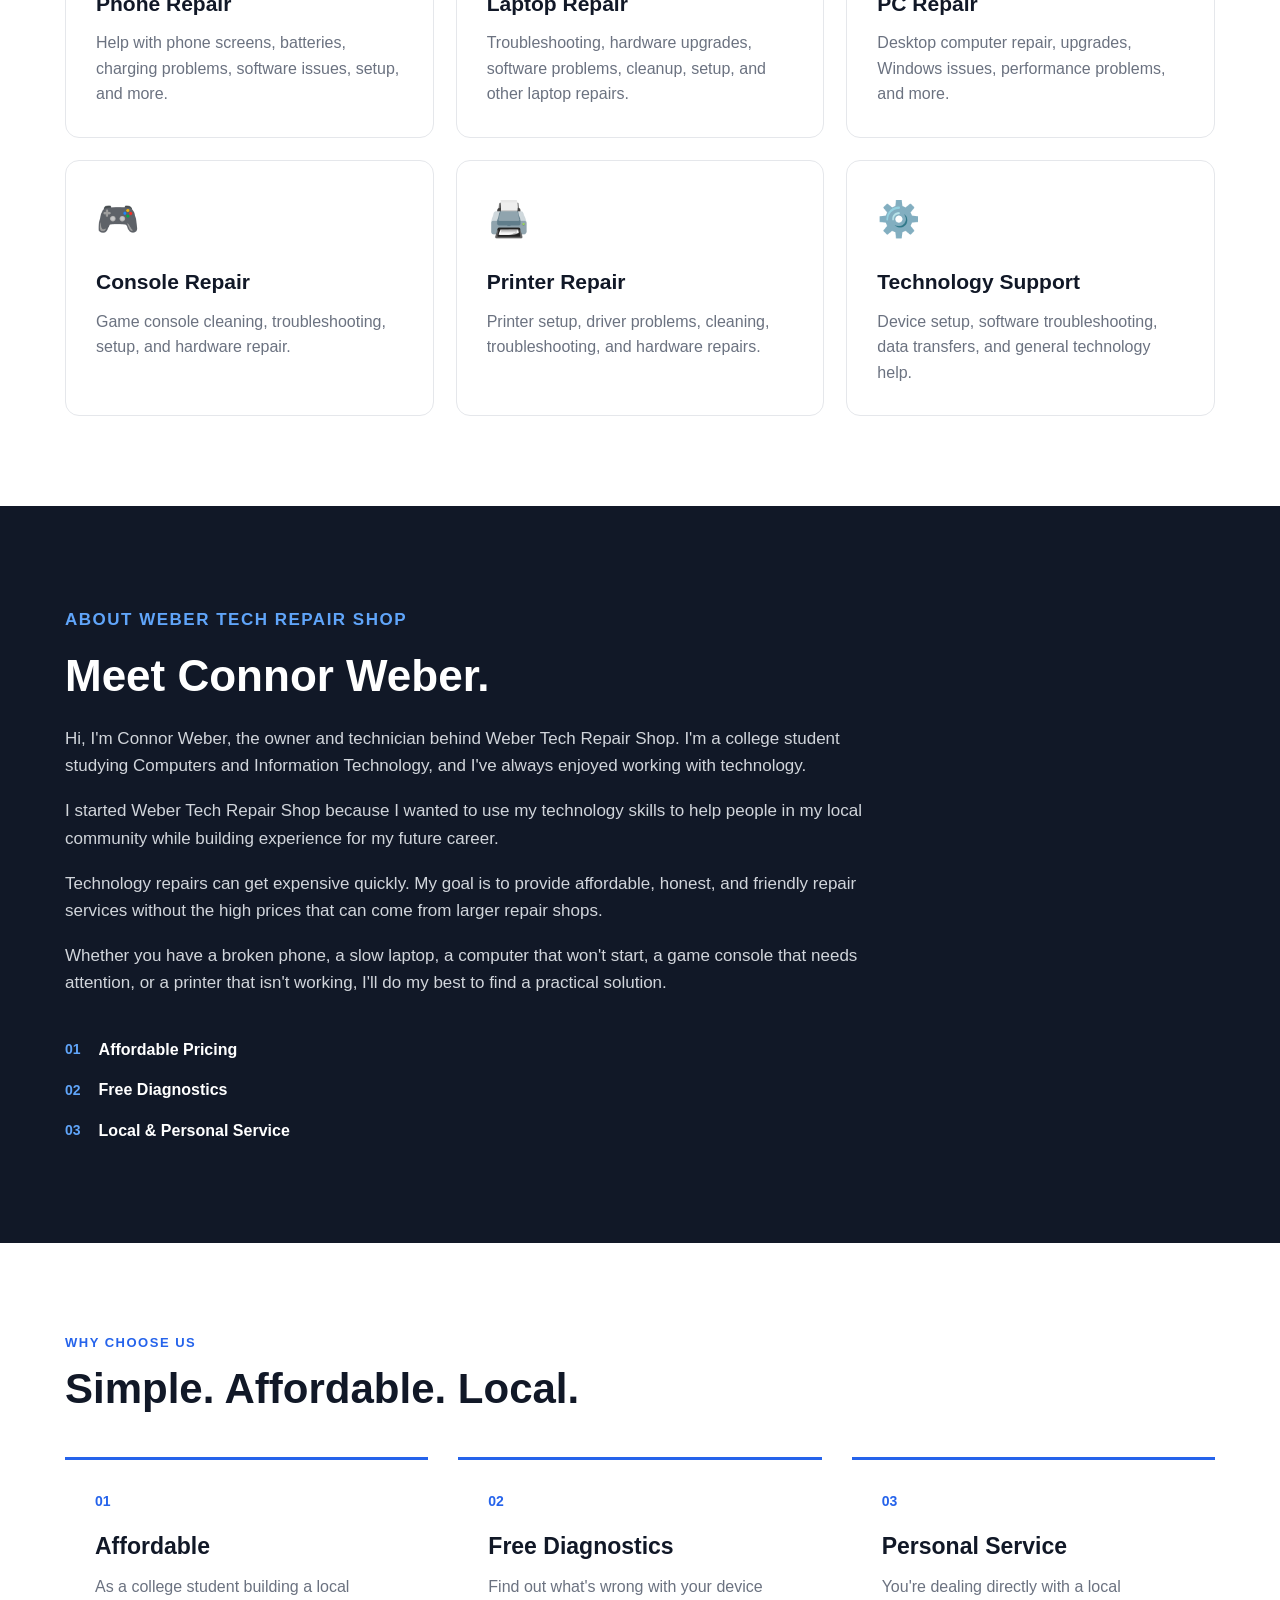
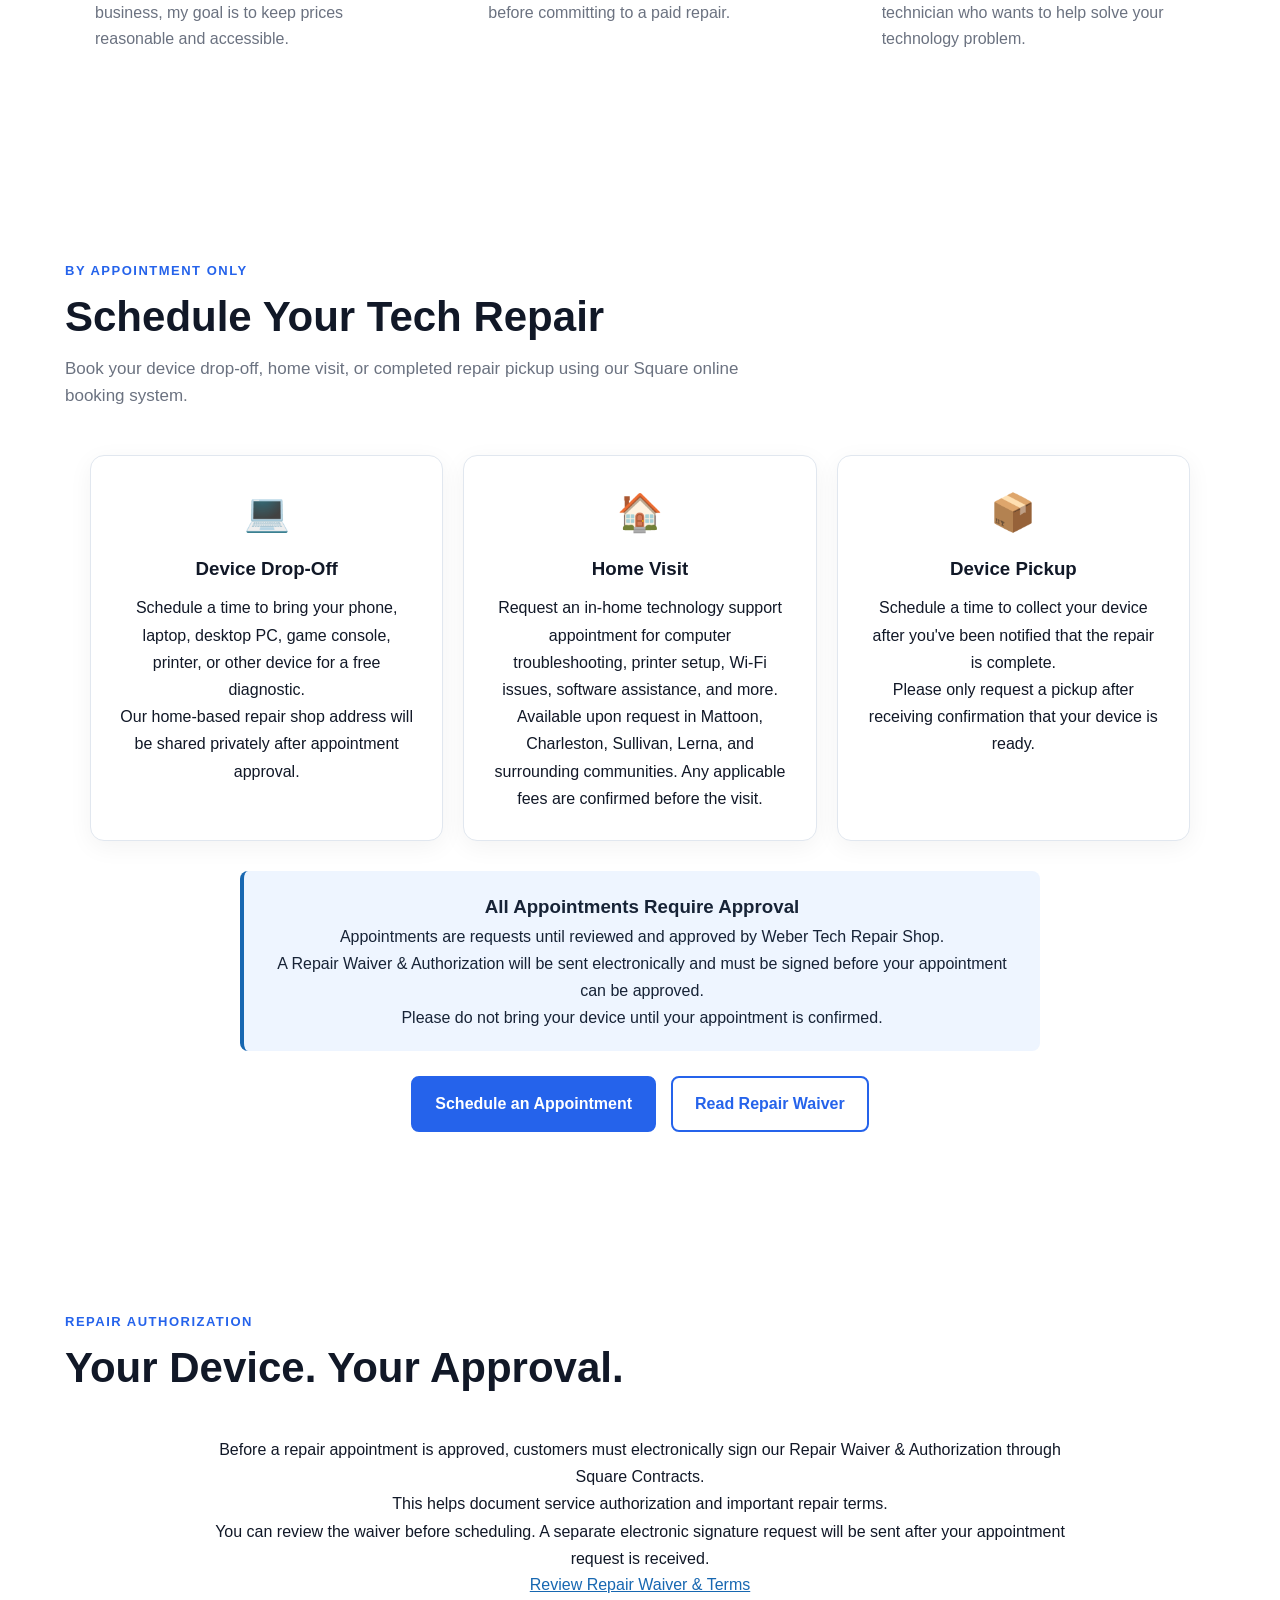
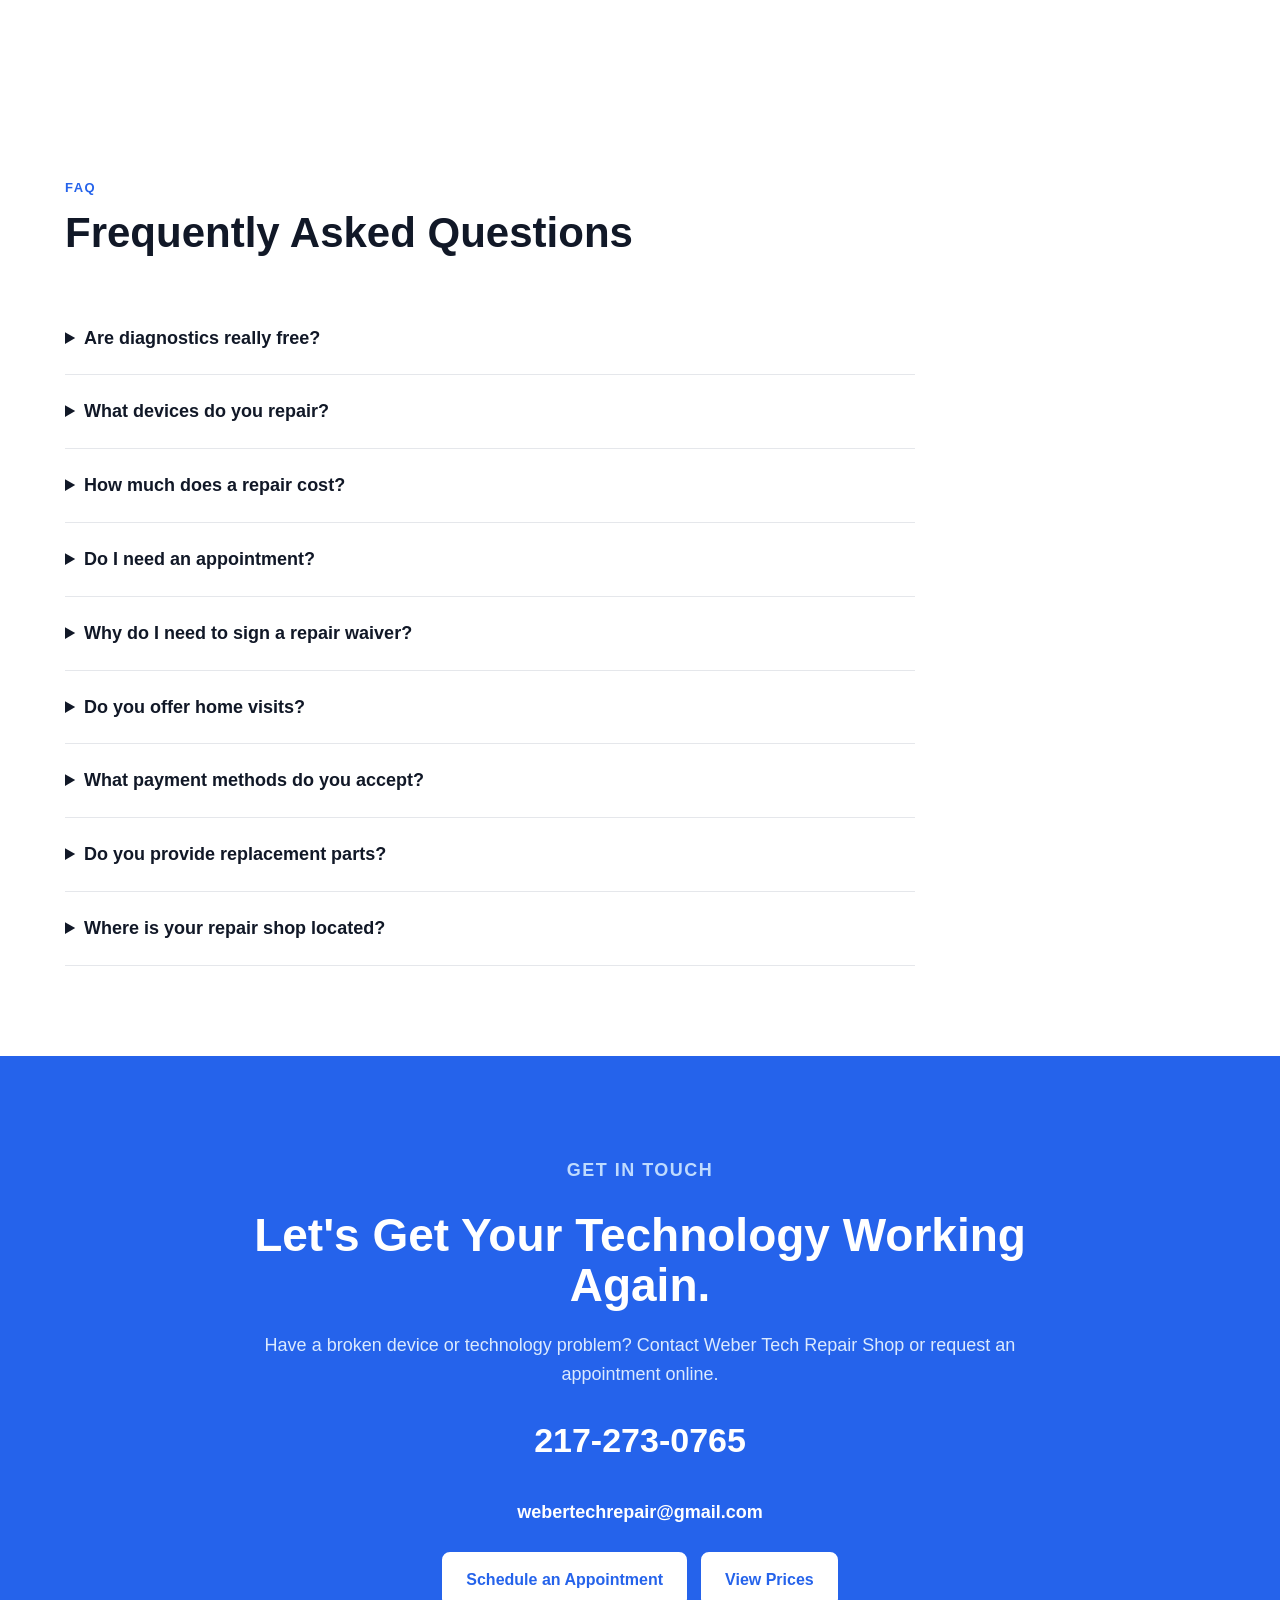
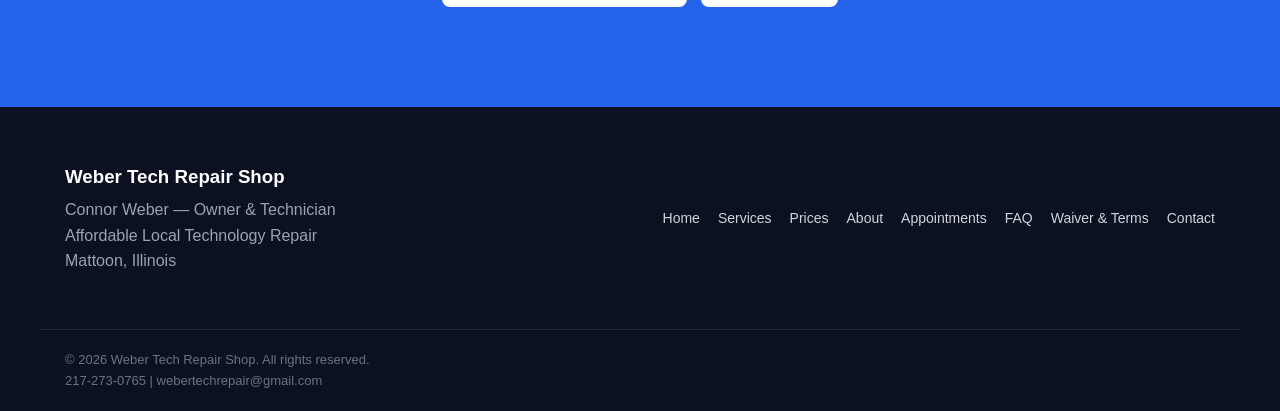
==== commit be78f702: "Update index.html" ====
--- a/index.html
+++ b/index.html
@@ -6,9 +6,9 @@
   <meta name="viewport" content="width=device-width, initial-scale=1.0">
 
   <meta name="description"
-        content="Weber's Tech Repair Shop offers affordable phone, laptop, PC, console, and printer repairs in Mattoon, Illinois. Free diagnostics and convenient appointments.">
-
-  <title>Weber's Tech Repair Shop | Mattoon, IL</title>
+        content="Weber Tech Repair Shop offers affordable phone, laptop, PC, console, and printer repairs in Mattoon, Illinois. Free diagnostics and convenient appointments.">
+
+  <title>Weber Tech Repair Shop | Mattoon, IL</title>
 
   <link rel="stylesheet" href="style.css">
 
@@ -113,7 +113,7 @@
     <a href="index.html" class="logo">
       <img
         src="logo.png"
-        alt="Weber's Tech Repair Shop Logo">
+        alt="Weber Tech Repair Shop Logo">
     </a>
 
     <div class="nav-links">
@@ -243,7 +243,7 @@
 
     <p>
       From everyday troubleshooting to hardware
-      repairs, Weber's Tech Repair Shop is here
+      repairs, Weber' Tech Repair Shop is here
       to help keep your technology working.
     </p>
 
@@ -323,14 +323,14 @@
     <div class="about-content">
 
       <p class="eyebrow">
-        ABOUT WEBER'S TECH REPAIR SHOP
+        ABOUT WEBER TECH REPAIR SHOP
       </p>
 
       <h2>Meet Connor Weber.</h2>
 
       <p>
         Hi, I'm Connor Weber, the owner and
-        technician behind Weber's Tech Repair Shop.
+        technician behind Weber Tech Repair Shop.
 
         I'm a college student studying Computers
         and Information Technology, and I've
@@ -338,7 +338,7 @@
       </p>
 
       <p>
-        I started Weber's Tech Repair Shop because
+        I started Weber Tech Repair Shop because
         I wanted to use my technology skills to
         help people in my local community while
         building experience for my future career.
@@ -544,7 +544,7 @@
 
       <p>
         Appointments are requests until reviewed
-        and approved by Weber's Tech Repair Shop.
+        and approved by Weber Tech Repair Shop.
       </p>
 
       <p>
@@ -764,7 +764,7 @@
       </summary>
 
       <p>
-        Weber's Tech Repair Shop is a
+        Weber Tech Repair Shop is a
         home-based business in Mattoon,
         Illinois.
 
@@ -795,7 +795,7 @@
 
     <p>
       Have a broken device or technology problem?
-      Contact Weber's Tech Repair Shop or
+      Contact Weber Tech Repair Shop or
       request an appointment online.
     </p>
 
@@ -846,7 +846,7 @@
 
     <div>
 
-      <h3>Weber's Tech Repair Shop</h3>
+      <h3>Weber Tech Repair Shop</h3>
 
       <p>
         Connor Weber — Owner &amp; Technician
@@ -880,7 +880,7 @@
   <div class="copyright">
 
     <p>
-      &copy; 2026 Weber's Tech Repair Shop.
+      &copy; 2026 Weber Tech Repair Shop.
       All rights reserved.
     </p>
 
